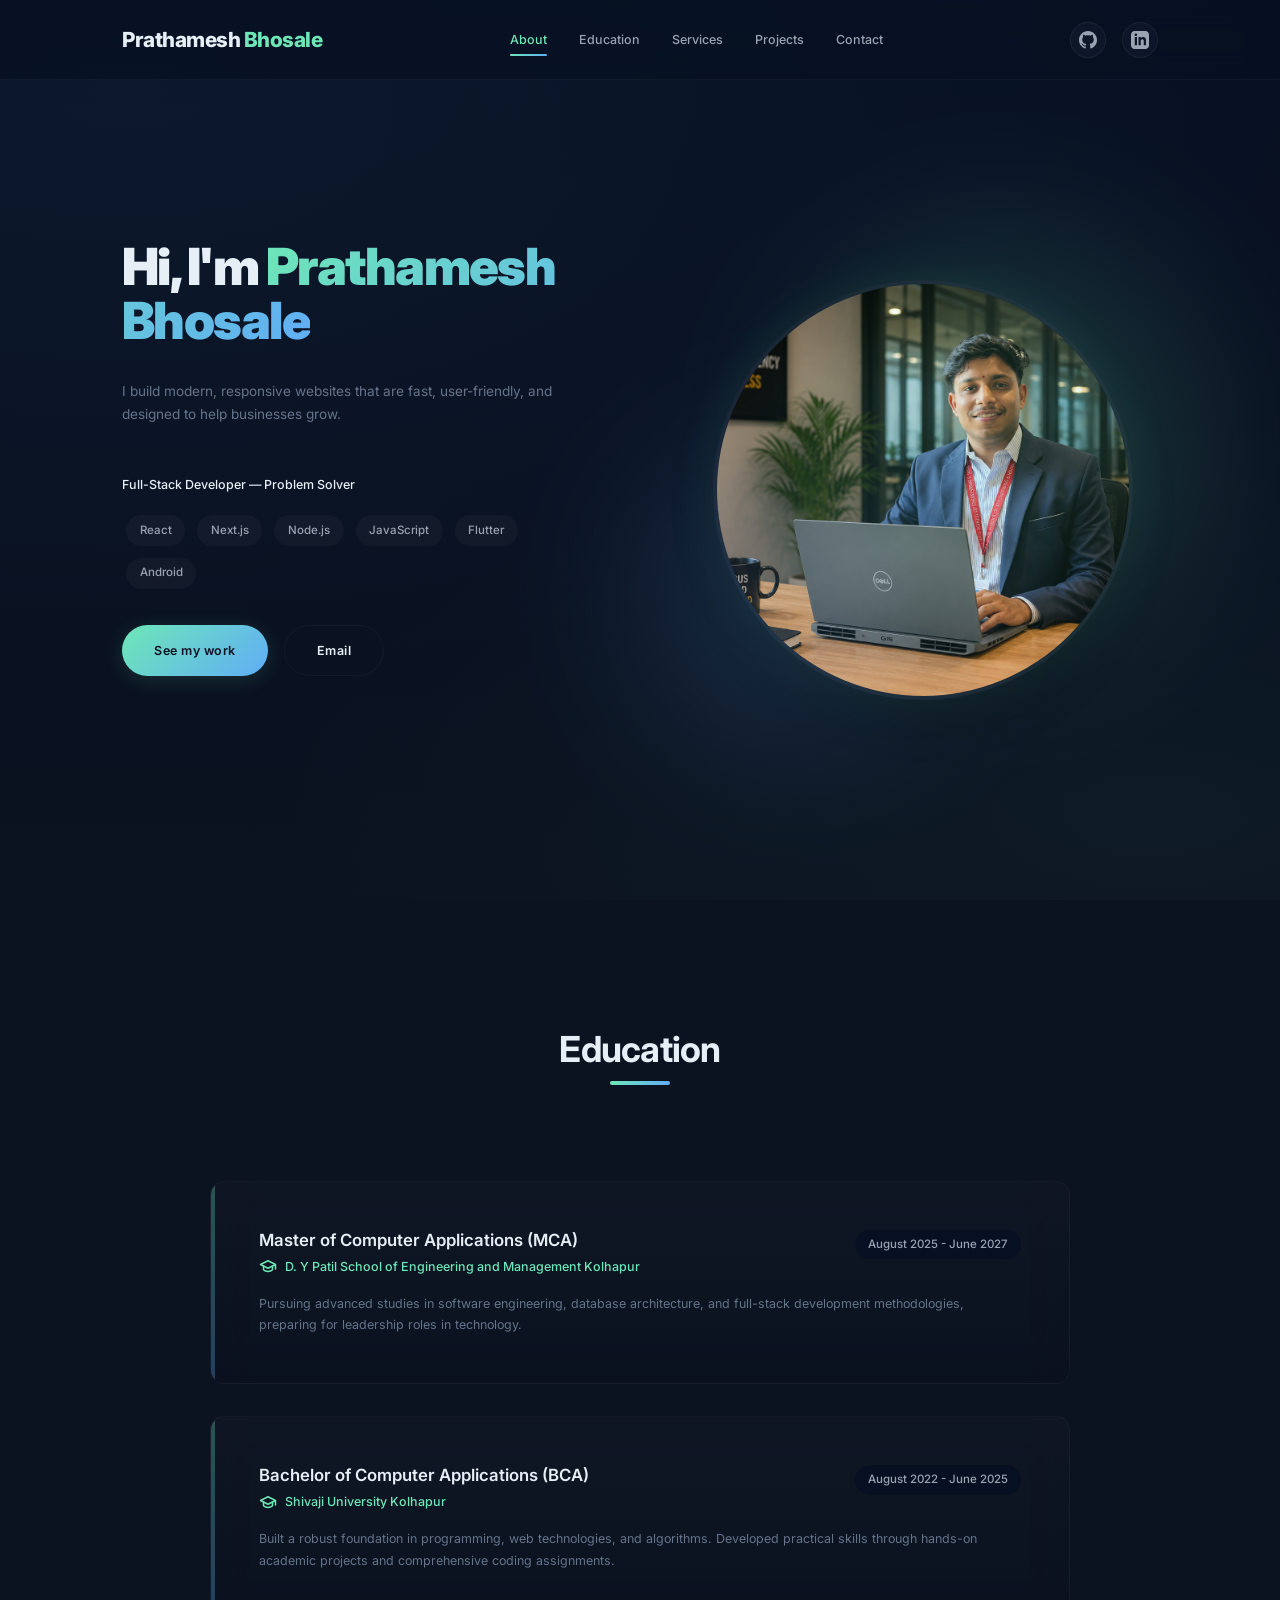
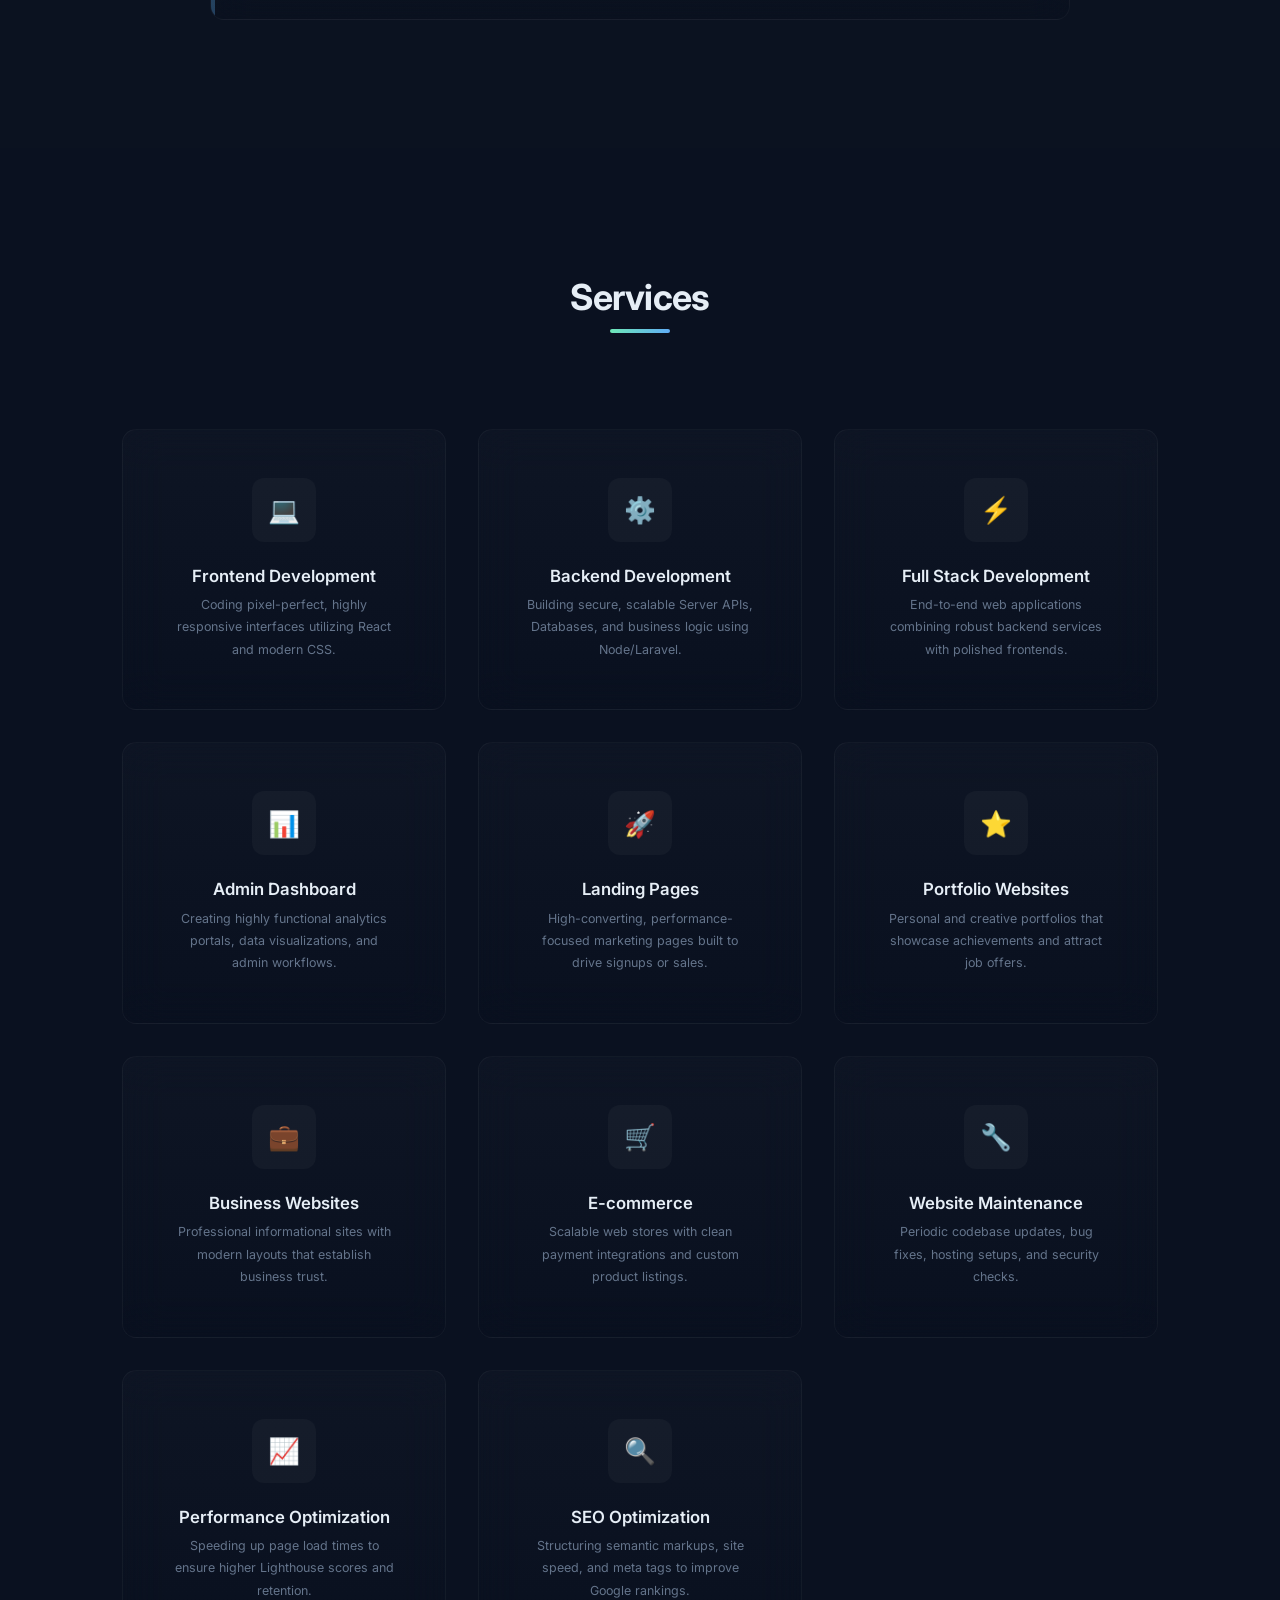
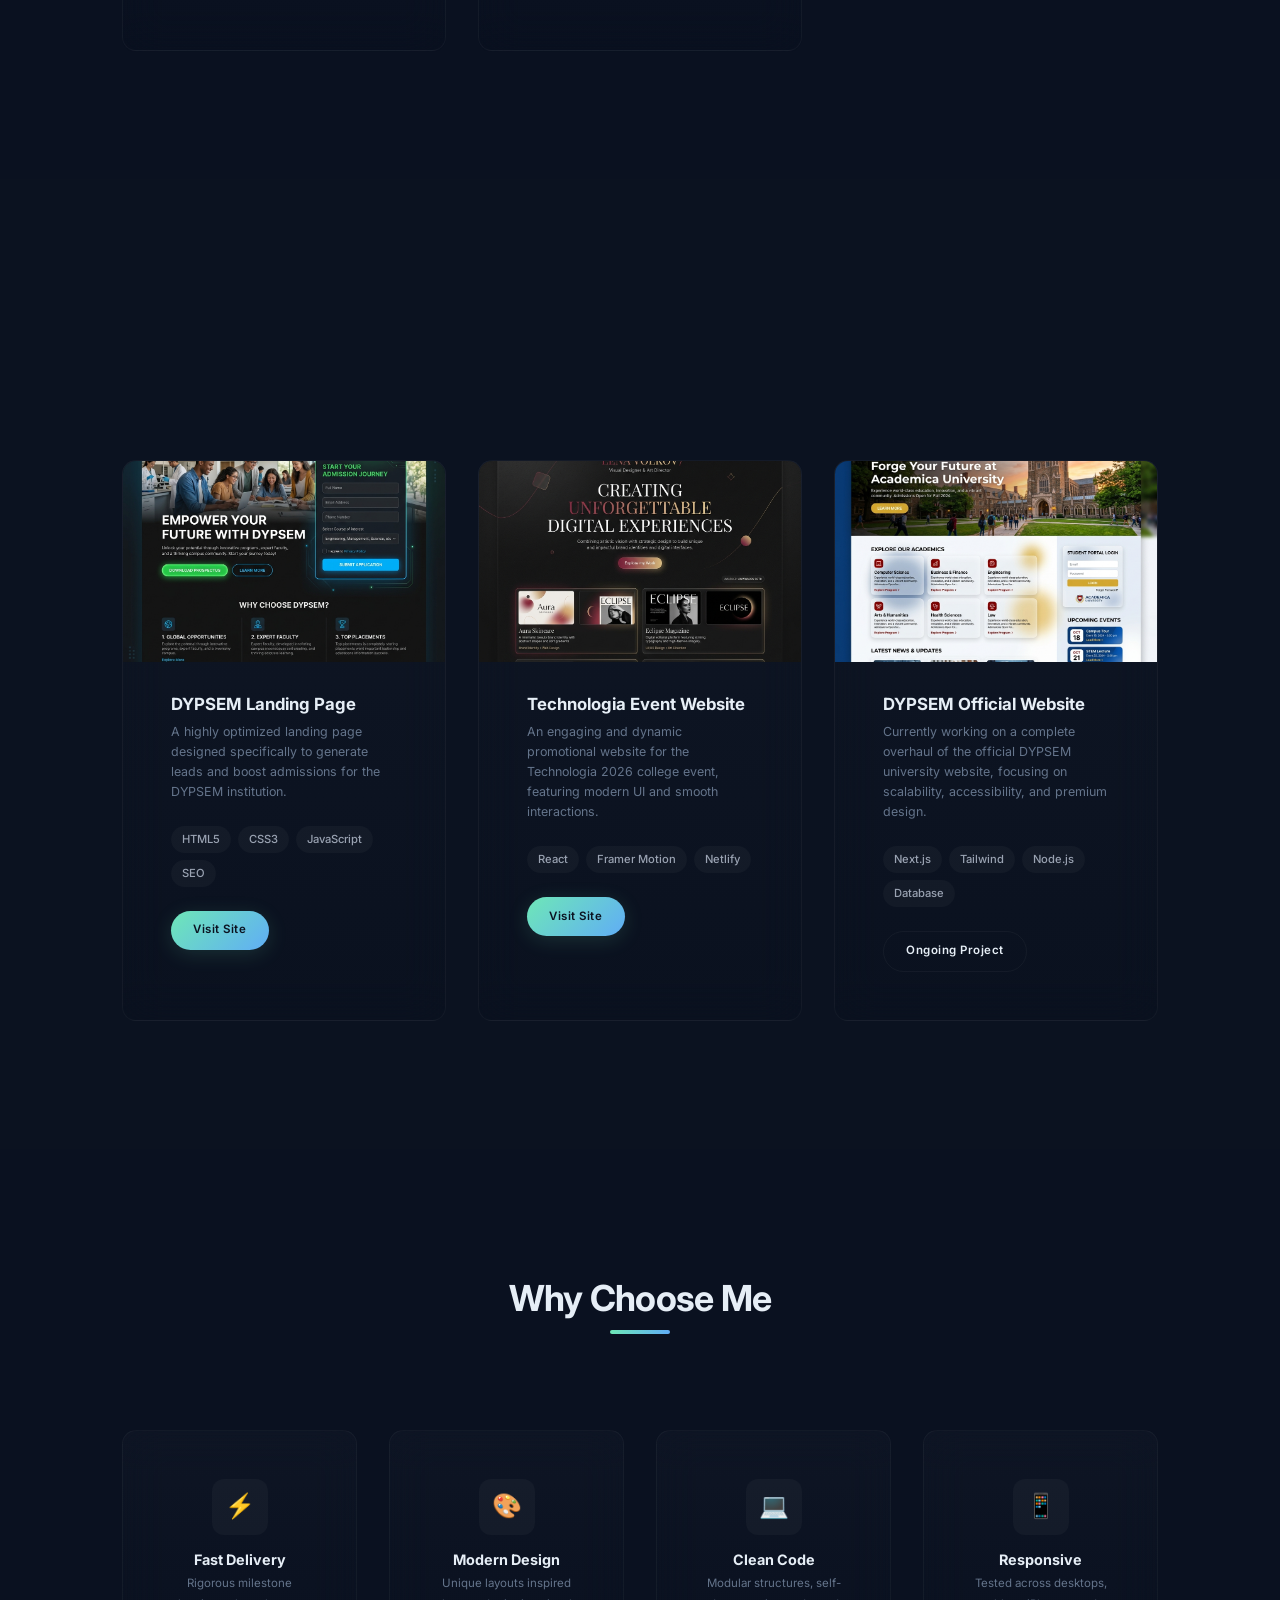
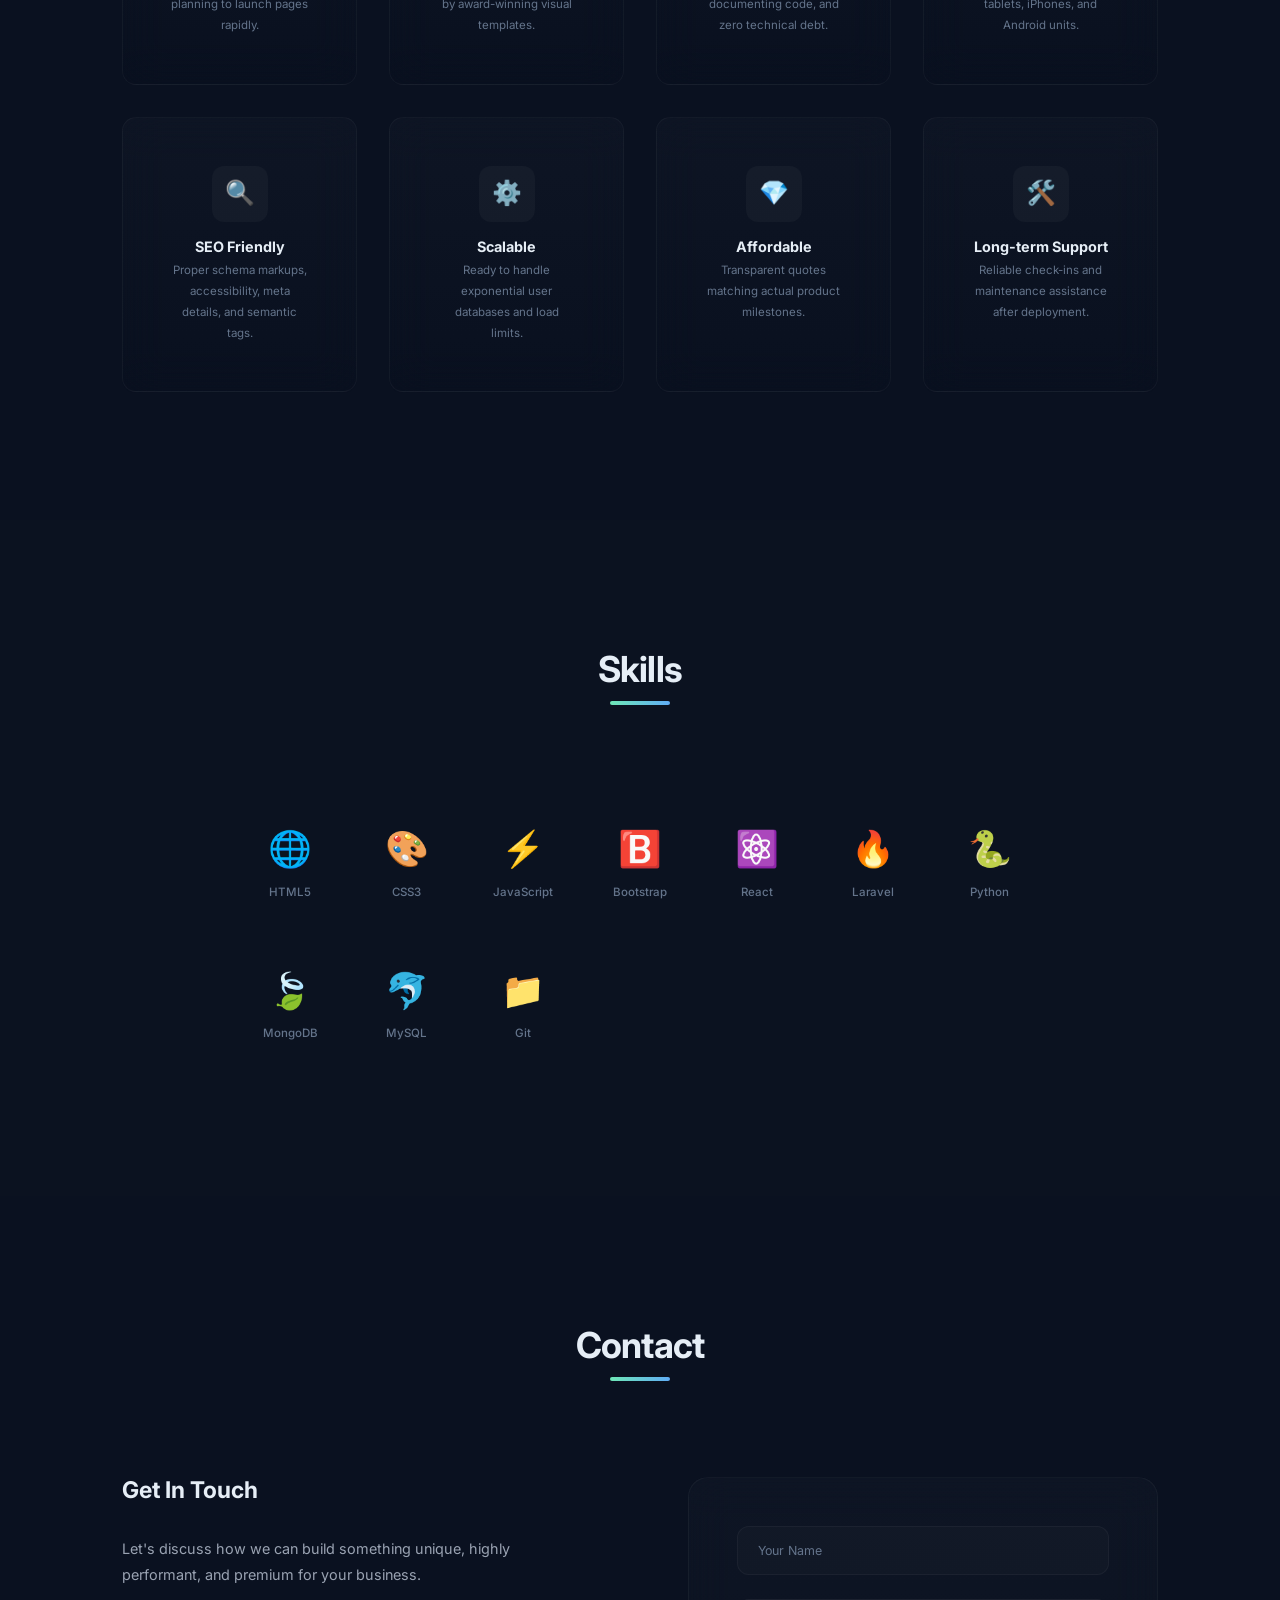
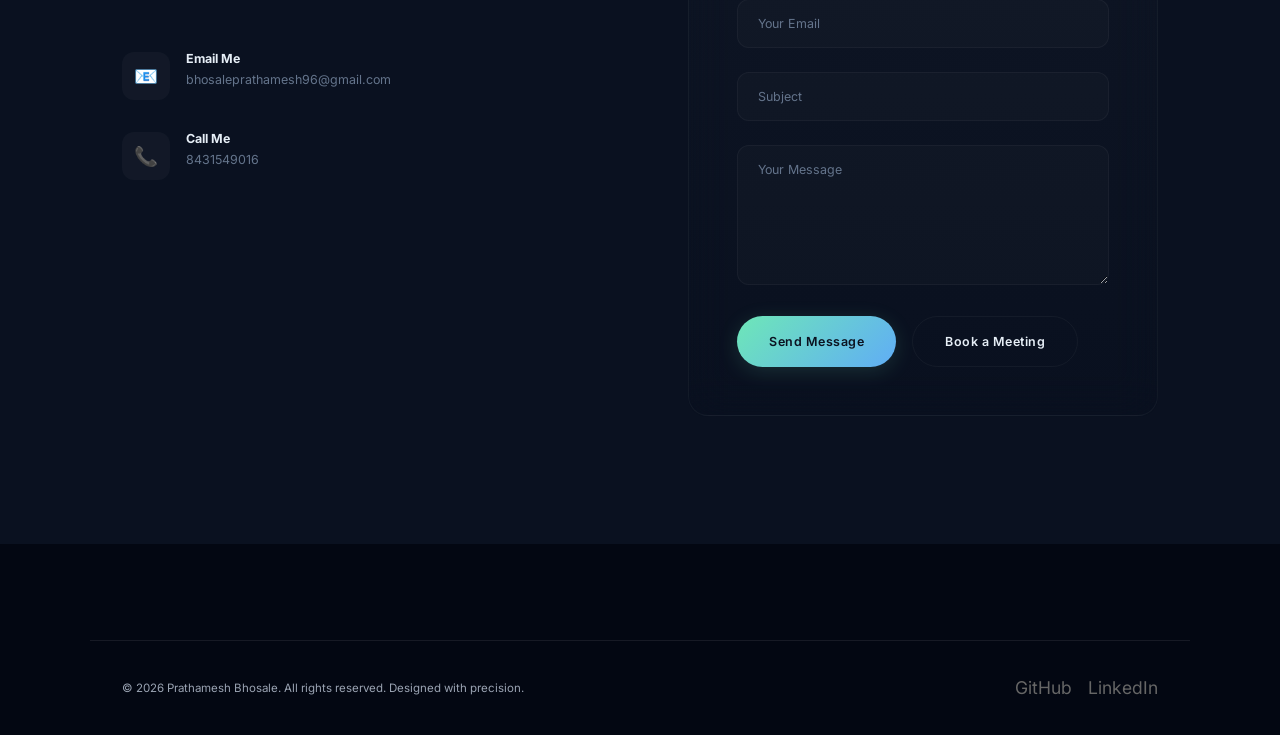
==== index.html @ 3b993be8 "Initial commit" ====
<!DOCTYPE html>
<html lang="en" data-theme="light">

<head>
  <meta charset="UTF-8">
  <meta name="viewport" content="width=device-width, initial-scale=1.0">

  <!-- SEO Optimization -->
  <title>Prathamesh Bhosale</title>
  <meta name="description"
    content="Looking for a world-class freelance web developer? I build high-performance, premium, and SEO-optimized web applications and custom websites that grow businesses.">
  <meta name="keywords"
    content="Freelance Developer, Full Stack Developer, Custom Web Apps, React Developer, Node.js, Next.js, Premium Websites">
  <meta name="author" content="Prathamesh Bhosale">

  <!-- Open Graph / Facebook -->
  <meta property="og:type" content="website">
  <meta property="og:url" content="https://prathameshbhosale.dev/">
  <meta property="og:title" content="Prathamesh Bhosale — Premium Full-Stack Developer">
  <meta property="og:description"
    content="I build high-performance, premium, and SEO-optimized web applications and custom websites that grow businesses.">
  <meta property="og:image" content="assets/images/project-portfolio.png">


  <!-- Stylesheets -->
  <link rel="stylesheet" href="css/index.css">
  <link rel="stylesheet" href="css/components.css">
  <link rel="stylesheet" href="css/sections.css">
  <link rel="stylesheet" href="css/animations.css">

  <!-- Structured Data (JSON-LD) -->
  <script type="application/ld+json">
  {
    "@context": "https://schema.org",
    "@type": "Person",
    "name": "Prathamesh Bhosale",
    "jobTitle": "Full-Stack Developer",
    "url": "https://prathameshbhosale.dev",
    "sameAs": [
      "https://github.com/Prathamesh-2812",
      "https://www.linkedin.com/in/prathamesh-bhosale-5026a82b1"
    ],
    "description": "Professional Full-Stack Developer offering world-class custom web development and design solutions."
  }
  </script>
</head>

<body class="loading">

  <!-- Loading Screen -->
  <div class="loader" id="loader">
    <div class="loader-content">
      <div class="loader-spinner"></div>
      <div class="loader-text">Prathamesh Bhosale</div>
    </div>
  </div>

  <!-- Custom Cursor -->
  <div class="cursor-dot"></div>
  <div class="cursor-ring"></div>

  <!-- Scroll Progress Bar -->
  <div class="scroll-progress" id="scroll-progress"></div>

  <!-- Navigation -->
  <header class="nav" id="navbar">
    <div class="nav-inner">
      <a href="#" class="nav-logo">Prathamesh <span>Bhosale</span></a>

      <nav class="nav-links">
        <a href="#hero" class="nav-link active">About</a>
        <a href="#education" class="nav-link">Education</a>
        <a href="#services" class="nav-link">Services</a>
        <a href="#projects" class="nav-link">Projects</a>
        <a href="#contact" class="nav-link">Contact</a>
      </nav>

      <div class="nav-actions">
        <a href="https://github.com/Prathamesh-2812" target="_blank" class="nav-social-icon magnetic" aria-label="GitHub">
          <svg fill="currentColor" viewBox="0 0 24 24" width="18" height="18">
            <path
              d="M12 0c-6.626 0-12 5.373-12 12 0 5.302 3.438 9.8 8.207 11.387.599.111.793-.261.793-.577v-2.234c-3.338.726-4.033-1.416-4.033-1.416-.546-1.387-1.333-1.756-1.333-1.756-1.089-.745.083-.729.083-.729 1.205.084 1.839 1.237 1.839 1.237 1.07 1.834 2.807 1.304 3.492.997.107-.775.418-1.305.762-1.604-2.665-.305-5.467-1.334-5.467-5.931 0-1.311.469-2.381 1.236-3.221-.124-.303-.535-1.524.117-3.176 0 0 1.008-.322 3.301 1.23.957-.266 1.983-.399 3.003-.404 1.02.005 2.047.138 3.006.404 2.291-1.552 3.297-1.23 3.297-1.23.653 1.653.242 2.874.118 3.176.77.84 1.235 1.911 1.235 3.221 0 4.609-2.807 5.624-5.479 5.921.43.372.823 1.102.823 2.222v3.293c0 .319.192.694.801.576 4.765-1.589 8.199-6.086 8.199-11.386 0-6.627-5.373-12-12-12z" />
          </svg>
        </a>
        <a href="https://www.linkedin.com/in/prathamesh-bhosale-5026a82b1" target="_blank" class="nav-social-icon magnetic" aria-label="LinkedIn">
          <svg fill="currentColor" viewBox="0 0 24 24" width="18" height="18">
            <path
              d="M19 0h-14c-2.761 0-5 2.239-5 5v14c0 2.761 2.239 5 5 5h14c2.762 0 5-2.239 5-5v-14c0-2.761-2.238-5-5-5zm-11 19h-3v-11h3v11zm-1.5-12.268c-.966 0-1.75-.79-1.75-1.764s.784-1.764 1.75-1.764 1.75.79 1.75 1.764-.783 1.764-1.75 1.764zm13.5 12.268h-3v-5.604c0-3.368-4-3.113-4 0v5.604h-3v-11h3v1.765c1.396-2.586 7-2.777 7 2.476v6.759z" />
          </svg>
        </a>

        <button class="hamburger" id="hamburger" aria-label="Menu">
          <span></span>
          <span></span>
          <span></span>
        </button>
      </div>
    </div>
  </header>

  <!-- Mobile Menu Overlay -->
  <div class="mobile-menu" id="mobile-menu">
    <a href="#hero" class="nav-link">About</a>
    <a href="#education" class="nav-link">Education</a>
    <a href="#services" class="nav-link">Services</a>
    <a href="#projects" class="nav-link">Projects</a>
    <a href="#contact" class="nav-link">Contact</a>
    <a href="#" class="btn btn-secondary" style="margin-top: 1rem;">Download Resume</a>
  </div>

  <main>
    <!-- Hero Section -->
    <section id="hero" class="hero">
      <div class="container hero-inner">
        <div class="hero-content reveal-left">
          <h1 class="hero-title">Hi, I'm <span class="text-gradient">Prathamesh Bhosale</span></h1>
          <p class="hero-subtitle">I build modern, responsive websites that are fast, user-friendly, and designed to
            help businesses grow.</p>
          <div class="hero-tagline"
            style="margin-bottom: var(--space-md); font-weight: var(--fw-medium); color: var(--text-dark); font-size: var(--fs-small);">
            Full-Stack Developer — Problem Solver
          </div>
          <div class="hero-tags" style="margin-bottom: var(--space-xl); display: flex; flex-wrap: wrap; gap: 0.25rem;">
            <span class="skill-tag">React</span>
            <span class="skill-tag">Next.js</span>
            <span class="skill-tag">Node.js</span>
            <span class="skill-tag">JavaScript</span>
            <span class="skill-tag">Flutter</span>
            <span class="skill-tag">Android</span>
          </div>
          <div class="hero-buttons">
            <a href="#projects" class="btn btn-primary magnetic">See my work</a>
            <a href="#contact" class="btn btn-secondary magnetic">Email</a>
          </div>
        </div>

        <div class="hero-image-wrapper reveal-right">
          <div class="hero-blob hero-blob-1"></div>
          <div class="hero-blob hero-blob-2"></div>
          <div class="hero-circular-image">
            <img src="assets/images/about_photo.png" alt="Prathamesh Bhosale">
          </div>
        </div>
      </div>
    </section>

    <!-- Education Section -->
    <section id="education" class="section">
      <div class="container">
        <div class="section-header reveal">
          <h2 class="section-title">Education</h2>
        </div>

        <div class="education-grid" data-stagger>
          <div class="education-card reveal">
            <div class="education-header">
              <div>
                <h3 class="education-title">Master of Computer Applications (MCA)</h3>
                <div class="education-institute">
                  <svg width="18" height="18" viewBox="0 0 24 24" fill="none" stroke="currentColor" stroke-width="2"
                    stroke-linecap="round" stroke-linejoin="round">
                    <path d="M22 10v6M2 10l10-5 10 5-10 5z" />
                    <path d="M6 12v5c3 3 9 3 12 0v-5" />
                  </svg>
                  D. Y Patil School of Engineering and Management Kolhapur
                </div>
              </div>
              <span class="badge">August 2025 - June 2027</span>
            </div>
            <p class="education-desc">Pursuing advanced studies in software engineering, database architecture, and
              full-stack development methodologies, preparing for leadership roles in technology.</p>
          </div>

          <div class="education-card reveal">
            <div class="education-header">
              <div>
                <h3 class="education-title">Bachelor of Computer Applications (BCA)</h3>
                <div class="education-institute">
                  <svg width="18" height="18" viewBox="0 0 24 24" fill="none" stroke="currentColor" stroke-width="2"
                    stroke-linecap="round" stroke-linejoin="round">
                    <path d="M22 10v6M2 10l10-5 10 5-10 5z" />
                    <path d="M6 12v5c3 3 9 3 12 0v-5" />
                  </svg>
                  Shivaji University Kolhapur
                </div>
              </div>
              <span class="badge">August 2022 - June 2025</span>
            </div>
            <p class="education-desc">Built a robust foundation in programming, web technologies, and algorithms.
              Developed practical skills through hands-on academic projects and comprehensive coding assignments.</p>
          </div>
        </div>
      </div>
    </section>

    <!-- Services Section -->
    <section id="services" class="section section-light">
      <div class="container">
        <div class="section-header reveal">
          <h2 class="section-title">Services</h2>
        </div>

        <div class="services-grid" data-stagger>
          <div class="service-card reveal">
            <div class="service-icon">💻</div>
            <h4>Frontend Development</h4>
            <p>Coding pixel-perfect, highly responsive interfaces utilizing React and modern CSS.</p>
          </div>
          <div class="service-card reveal">
            <div class="service-icon">⚙️</div>
            <h4>Backend Development</h4>
            <p>Building secure, scalable Server APIs, Databases, and business logic using Node/Laravel.</p>
          </div>
          <div class="service-card reveal">
            <div class="service-icon">⚡</div>
            <h4>Full Stack Development</h4>
            <p>End-to-end web applications combining robust backend services with polished frontends.</p>
          </div>
          <div class="service-card reveal">
            <div class="service-icon">📊</div>
            <h4>Admin Dashboard</h4>
            <p>Creating highly functional analytics portals, data visualizations, and admin workflows.</p>
          </div>
          <div class="service-card reveal">
            <div class="service-icon">🚀</div>
            <h4>Landing Pages</h4>
            <p>High-converting, performance-focused marketing pages built to drive signups or sales.</p>
          </div>
          <div class="service-card reveal">
            <div class="service-icon">⭐</div>
            <h4>Portfolio Websites</h4>
            <p>Personal and creative portfolios that showcase achievements and attract job offers.</p>
          </div>
          <div class="service-card reveal">
            <div class="service-icon">💼</div>
            <h4>Business Websites</h4>
            <p>Professional informational sites with modern layouts that establish business trust.</p>
          </div>
          <div class="service-card reveal">
            <div class="service-icon">🛒</div>
            <h4>E-commerce</h4>
            <p>Scalable web stores with clean payment integrations and custom product listings.</p>
          </div>
          <div class="service-card reveal">
            <div class="service-icon">🔧</div>
            <h4>Website Maintenance</h4>
            <p>Periodic codebase updates, bug fixes, hosting setups, and security checks.</p>
          </div>
          <div class="service-card reveal">
            <div class="service-icon">📈</div>
            <h4>Performance Optimization</h4>
            <p>Speeding up page load times to ensure higher Lighthouse scores and retention.</p>
          </div>
          <div class="service-card reveal">
            <div class="service-icon">🔍</div>
            <h4>SEO Optimization</h4>
            <p>Structuring semantic markups, site speed, and meta tags to improve Google rankings.</p>
          </div>
        </div>
      </div>
    </section>

    <!-- Projects Section -->
    <section id="projects" class="section">
      <div class="container">
        <div class="section-header reveal">
          <h2 class="section-title">Projects</h2>
        </div>

        <div class="projects-grid">
          <!-- Project 1 -->
          <div class="project-card reveal">
            <div class="project-card-image">
              <img src="assets/images/project-dypsem-landing.png" alt="Landing Page For DYPSEM" width="400"
                height="250">
              <div class="project-card-overlay">
                <a href="https://sem.dypatilunikop.org/index/" target="_blank"
                  class="btn btn-primary btn-sm magnetic">Live Demo</a>
              </div>
            </div>
            <div class="project-card-body">
              <h3 class="project-card-title">DYPSEM Landing Page</h3>
              <p class="project-card-desc">A highly optimized landing page designed specifically to generate leads and
                boost admissions for the DYPSEM institution.</p>
              <div class="project-tags">
                <span class="project-tag">HTML5</span>
                <span class="project-tag">CSS3</span>
                <span class="project-tag">JavaScript</span>
                <span class="project-tag">SEO</span>
              </div>
              <div class="project-actions">
                <a href="https://sem.dypatilunikop.org/index/" target="_blank"
                  class="btn btn-primary btn-sm magnetic">Visit Site</a>
              </div>
            </div>
          </div>

          <!-- Project 2 -->
          <div class="project-card reveal">
            <div class="project-card-image">
              <img src="assets/images/project-portfolio.png" alt="Technologia Event Website" width="400" height="250">
              <div class="project-card-overlay">
                <a href="https://dypsem-technologia2026.netlify.app/" target="_blank"
                  class="btn btn-primary btn-sm magnetic">Live Demo</a>
              </div>
            </div>
            <div class="project-card-body">
              <h3 class="project-card-title">Technologia Event Website</h3>
              <p class="project-card-desc">An engaging and dynamic promotional website for the Technologia 2026 college
                event, featuring modern UI and smooth interactions.</p>
              <div class="project-tags">
                <span class="project-tag">React</span>
                <span class="project-tag">Framer Motion</span>
                <span class="project-tag">Netlify</span>
              </div>
              <div class="project-actions">
                <a href="https://dypsem-technologia2026.netlify.app/" target="_blank"
                  class="btn btn-primary btn-sm magnetic">Visit Site</a>
              </div>
            </div>
          </div>

          <!-- Project 3 -->
          <div class="project-card reveal">
            <div class="project-card-image">
              <img src="assets/images/project-college.png" alt="DYPSEM Official Website" width="400" height="250">
              <div class="project-card-overlay">
                <a href="#" class="btn btn-primary btn-sm magnetic">In Development</a>
              </div>
            </div>
            <div class="project-card-body">
              <h3 class="project-card-title">DYPSEM Official Website</h3>
              <p class="project-card-desc">Currently working on a complete overhaul of the official DYPSEM university
                website, focusing on scalability, accessibility, and premium design.</p>
              <div class="project-tags">
                <span class="project-tag">Next.js</span>
                <span class="project-tag">Tailwind</span>
                <span class="project-tag">Node.js</span>
                <span class="project-tag">Database</span>
              </div>
              <div class="project-actions">
                <a href="#" class="btn btn-secondary btn-sm magnetic">Ongoing Project</a>
              </div>
            </div>
          </div>
        </div>
      </div>
    </section>

    <!-- Why Choose Me Section -->
    <section id="why-choose" class="section section-light">
      <div class="container">
        <div class="section-header reveal">
          <h2 class="section-title">Why Choose Me</h2>
        </div>

        <div class="why-grid" data-stagger>
          <div class="why-card reveal">
            <div class="why-card-icon">⚡</div>
            <h4>Fast Delivery</h4>
            <p>Rigorous milestone planning to launch pages rapidly.</p>
          </div>

          <div class="why-card reveal">
            <div class="why-card-icon">🎨</div>
            <h4>Modern Design</h4>
            <p>Unique layouts inspired by award-winning visual templates.</p>
          </div>

          <div class="why-card reveal">
            <div class="why-card-icon">💻</div>
            <h4>Clean Code</h4>
            <p>Modular structures, self-documenting code, and zero technical debt.</p>
          </div>

          <div class="why-card reveal">
            <div class="why-card-icon">📱</div>
            <h4>Responsive</h4>
            <p>Tested across desktops, tablets, iPhones, and Android units.</p>
          </div>

          <div class="why-card reveal">
            <div class="why-card-icon">🔍</div>
            <h4>SEO Friendly</h4>
            <p>Proper schema markups, accessibility, meta details, and semantic tags.</p>
          </div>

          <div class="why-card reveal">
            <div class="why-card-icon">⚙️</div>
            <h4>Scalable</h4>
            <p>Ready to handle exponential user databases and load limits.</p>
          </div>

          <div class="why-card reveal">
            <div class="why-card-icon">💎</div>
            <h4>Affordable</h4>
            <p>Transparent quotes matching actual product milestones.</p>
          </div>

          <div class="why-card reveal">
            <div class="why-card-icon">🛠️</div>
            <h4>Long-term Support</h4>
            <p>Reliable check-ins and maintenance assistance after deployment.</p>
          </div>
        </div>
      </div>
    </section>

    <!-- Tech Stack Section -->
    <section id="tech-stack" class="section">
      <div class="container">
        <div class="section-header reveal">
          <h2 class="section-title">Skills</h2>
        </div>

        <div class="tech-grid" data-stagger>
          <div class="tech-icon reveal" title="HTML5">
            <div class="tech-icon-img">🌐</div>
            <span>HTML5</span>
          </div>
          <div class="tech-icon reveal" title="CSS3">
            <div class="tech-icon-img">🎨</div>
            <span>CSS3</span>
          </div>
          <div class="tech-icon reveal" title="JavaScript">
            <div class="tech-icon-img">⚡</div>
            <span>JavaScript</span>
          </div>
          <div class="tech-icon reveal" title="Bootstrap">
            <div class="tech-icon-img">🅱️</div>
            <span>Bootstrap</span>
          </div>
          <div class="tech-icon reveal" title="React">
            <div class="tech-icon-img">⚛️</div>
            <span>React</span>
          </div>
          <div class="tech-icon reveal" title="Laravel">
            <div class="tech-icon-img">🔥</div>
            <span>Laravel</span>
          </div>
          <div class="tech-icon reveal" title="Python">
            <div class="tech-icon-img">🐍</div>
            <span>Python</span>
          </div>
          <div class="tech-icon reveal" title="MongoDB">
            <div class="tech-icon-img">🍃</div>
            <span>MongoDB</span>
          </div>
          <div class="tech-icon reveal" title="MySQL">
            <div class="tech-icon-img">🐬</div>
            <span>MySQL</span>
          </div>
          <div class="tech-icon reveal" title="Git">
            <div class="tech-icon-img">📁</div>
            <span>Git</span>
          </div>
        </div>
      </div>
    </section>

    <!-- Contact Section -->
    <section id="contact" class="section section-light">
      <div class="container">
        <div class="section-header reveal">
          <h2 class="section-title">Contact</h2>
        </div>

        <div class="contact-grid">
          <div class="contact-info reveal-left">
            <h3>Get In Touch</h3>
            <p style="margin-bottom: var(--space-xl);">Let's discuss how we can build something unique, highly
              performant, and premium for your business.</p>

            <div class="contact-info-item">
              <div class="contact-info-icon">📧</div>
              <div>
                <h4>Email Me</h4>
                <p><a href="mailto:bhosaleprathamesh96@gmail.com">bhosaleprathamesh96@gmail.com</a></p>
              </div>
            </div>

            <div class="contact-info-item">
              <div class="contact-info-icon">📞</div>
              <div>
                <h4>Call Me</h4>
                <p><a href="tel:+918431549016">8431549016</a></p>
              </div>
            </div>

          </div>

          <div class="contact-form-card reveal-right">
            <form id="contact-form" name="contact" method="POST" data-netlify="true" autocomplete="on">
              <div class="form-group">
                <input type="text" name="name" id="name" class="form-input" placeholder="Your Name" required
                  autocomplete="name">
              </div>
              <div class="form-group">
                <input type="email" name="email" id="email" class="form-input" placeholder="Your Email" required
                  autocomplete="email">
              </div>
              <div class="form-group">
                <input type="text" name="subject" id="subject" class="form-input" placeholder="Subject" required>
              </div>
              <div class="form-group">
                <textarea name="message" id="message" class="form-input" placeholder="Your Message" required></textarea>
              </div>

              <div class="contact-form-buttons">
                <button type="submit" class="btn btn-primary magnetic">Send Message</button>
                <a href="https://calendly.com" target="_blank" class="btn btn-secondary magnetic">Book a Meeting</a>
              </div>
            </form>
          </div>
        </div>
      </div>
    </section>
  </main>

  <!-- Footer -->
  <footer class="footer">
    <div class="container footer-bottom">
      <p>&copy; 2026 Prathamesh Bhosale. All rights reserved. Designed with precision.</p>
      <div class="footer-socials">
        <a href="https://github.com/Prathamesh-2812" target="_blank" class="footer-social-link" aria-label="GitHub">GitHub</a>
        <a href="https://www.linkedin.com/in/prathamesh-bhosale-5026a82b1" target="_blank" class="footer-social-link" aria-label="LinkedIn">LinkedIn</a>
      </div>
    </div>
  </footer>

  <!-- Back to Top Button -->
  <button id="back-to-top" class="back-to-top" aria-label="Back to Top" title="Back to Top">↑</button>

  <!-- JavaScript Scripts -->
  <script src="js/theme.js"></script>
  <script src="js/animations.js"></script>
  <script src="js/main.js"></script>
</body>

</html>
---- css/index.css ----
/* ============================================================
   DESIGN SYSTEM — index.css
   Premium Portfolio | Prathamesh Bhosale
   ============================================================ */

/* ---------- Google Fonts ---------- */
@import url('https://fonts.googleapis.com/css2?family=Inter:wght@300;400;500;600;700;800;900&family=Manrope:wght@300;400;500;600;700;800&display=swap');

/* ---------- CSS Custom Properties ---------- */
:root {
  /* Colors */
  --primary: #6ee7b7;
  --primary-light: #a7f3d0;
  --primary-dark: #059669;
  --secondary: #60adf6;
  --secondary-light: #93c5fd;
  --secondary-dark: #2563eb;
  --bg-white: #0b1220;
  --bg-light: #071022;
  --bg-dark: #030712;
  --bg-dark-card: #0f1724;
  --text-dark: #e6eef6;
  --text-body: #9aa3b2;
  --text-muted: #64748b;
  --text-light: #ffffff;
  --border-color: rgba(255, 255, 255, 0.04);

  /* Gradients */
  --gradient-primary: linear-gradient(135deg, #6ee7b7 0%, #60adf6 100%);
  --gradient-primary-hover: linear-gradient(135deg, #60adf6 0%, #6ee7b7 100%);
  --gradient-dark: linear-gradient(135deg, #071022 0%, #0b1220 100%);
  --gradient-glass: linear-gradient(135deg, rgba(255,255,255,0.02) 0%, rgba(255,255,255,0.01) 100%);

  /* Typography */
  --font-primary: 'Inter', -apple-system, BlinkMacSystemFont, 'Segoe UI', sans-serif;
  --font-display: 'Inter', sans-serif;

  /* Font Sizes — Fluid */
  --fs-hero: clamp(2.2rem, 4.5vw, 3.2rem);
  --fs-h1: clamp(1.8rem, 3.2vw, 2.8rem);
  --fs-h2: clamp(1.6rem, 2.8vw, 2.4rem);
  --fs-h3: clamp(1.15rem, 1.8vw, 1.5rem);
  --fs-h4: clamp(1.05rem, 1.3vw, 1.2rem);
  --fs-body: clamp(0.9rem, 1.1vw, 1rem);
  --fs-small: clamp(0.78rem, 0.9vw, 0.85rem);
  --fs-xs: 0.72rem;

  /* Font Weights */
  --fw-light: 300;
  --fw-regular: 400;
  --fw-medium: 500;
  --fw-semibold: 600;
  --fw-bold: 700;
  --fw-extrabold: 800;
  --fw-black: 900;

  /* Spacing */
  --space-xs: 0.25rem;
  --space-sm: 0.5rem;
  --space-md: 1rem;
  --space-lg: 1.5rem;
  --space-xl: 2rem;
  --space-2xl: 3rem;
  --space-3xl: 4rem;
  --space-4xl: 6rem;
  --space-5xl: 8rem;

  /* Border Radius */
  --radius-sm: 6px;
  --radius-md: 12px;
  --radius-lg: 14px;
  --radius-xl: 20px;
  --radius-full: 50%;
  --radius-pill: 100px;

  /* Shadows — Premium multi-layer */
  --shadow-sm: 0 2px 8px rgba(2, 6, 23, 0.4), 0 1px 3px rgba(2, 6, 23, 0.2);
  --shadow-md: 0 4px 16px rgba(2, 6, 23, 0.5), 0 2px 6px rgba(2, 6, 23, 0.3);
  --shadow-lg: 0 8px 32px rgba(2, 6, 23, 0.6), 0 4px 12px rgba(2, 6, 23, 0.4);
  --shadow-xl: 0 16px 48px rgba(2, 6, 23, 0.7), 0 8px 24px rgba(2, 6, 23, 0.5);
  --shadow-glow-primary: 0 0 30px rgba(110, 231, 183, 0.15), 0 0 60px rgba(110, 231, 183, 0.05);
  --shadow-glow-gold: 0 0 30px rgba(96, 173, 246, 0.15), 0 0 60px rgba(96, 173, 246, 0.05);

  /* Transitions */
  --transition-fast: 0.2s cubic-bezier(0.4, 0, 0.2, 1);
  --transition-base: 0.3s cubic-bezier(0.4, 0, 0.2, 1);
  --transition-slow: 0.5s cubic-bezier(0.4, 0, 0.2, 1);
  --transition-spring: 0.6s cubic-bezier(0.34, 1.56, 0.64, 1);

  /* Glass */
  --glass-bg: rgba(15, 23, 36, 0.6);
  --glass-border: rgba(255, 255, 255, 0.04);
  --glass-blur: 20px;

  /* Z-index scale */
  --z-base: 1;
  --z-dropdown: 100;
  --z-sticky: 200;
  --z-overlay: 300;
  --z-modal: 400;
  --z-cursor: 500;
  --z-loader: 600;

  /* Layout */
  --container-max: 1100px;
  --container-wide: 1100px;
  --nav-height: 80px;
}

/* ---------- Dark Mode ---------- */
[data-theme="dark"] {
  --bg-white: #030712;
  --bg-light: #070b18;
  --bg-dark: #01030a;
  --bg-dark-card: #090e1a;
  --text-dark: #ffffff;
  --text-body: #94a3b8;
  --text-muted: #475569;
  --border-color: rgba(255, 255, 255, 0.03);
  --glass-bg: rgba(3, 7, 18, 0.7);
  --glass-border: rgba(255, 255, 255, 0.03);
}

/* ---------- CSS Reset ---------- */
*,
*::before,
*::after {
  margin: 0;
  padding: 0;
  box-sizing: border-box;
}

html {
  scroll-behavior: smooth;
  scroll-padding-top: var(--nav-height);
  -webkit-text-size-adjust: 100%;
  text-size-adjust: 100%;
}

body {
  font-family: var(--font-primary);
  font-size: var(--fs-body);
  font-weight: var(--fw-regular);
  line-height: 1.7;
  color: var(--text-body);
  background-color: var(--bg-white);
  background-image: 
    radial-gradient(1200px 600px at 10% 10%, rgba(96, 173, 246, 0.05), rgba(0, 0, 0, 0)),
    radial-gradient(900px 400px at 90% 90%, rgba(110, 231, 183, 0.04), rgba(0, 0, 0, 0)),
    linear-gradient(180deg, var(--bg-light) 0%, var(--bg-white) 100%);
  background-attachment: fixed;
  overflow-x: hidden;
  -webkit-font-smoothing: antialiased;
  -moz-osx-font-smoothing: grayscale;
  transition: background-color var(--transition-slow), color var(--transition-slow);
}

body.loading {
  overflow: hidden;
}

/* Custom scrollbar */
::-webkit-scrollbar {
  width: 8px;
}
::-webkit-scrollbar-track {
  background: var(--bg-light);
}
::-webkit-scrollbar-thumb {
  background: var(--gradient-primary);
  border-radius: var(--radius-pill);
}

/* ---------- Base Typography ---------- */
h1, h2, h3, h4, h5, h6 {
  font-family: var(--font-display);
  color: var(--text-dark);
  line-height: 1.2;
  font-weight: var(--fw-bold);
  transition: color var(--transition-slow);
}

h1 { font-size: var(--fs-h1); }
h2 { font-size: var(--fs-h2); }
h3 { font-size: var(--fs-h3); }
h4 { font-size: var(--fs-h4); }

p {
  line-height: 1.8;
  color: var(--text-body);
  transition: color var(--transition-slow);
}

a {
  text-decoration: none;
  color: inherit;
  transition: color var(--transition-fast);
}

img {
  max-width: 100%;
  height: auto;
  display: block;
}

ul, ol {
  list-style: none;
}

button, input, textarea, select {
  font-family: inherit;
  font-size: inherit;
  border: none;
  outline: none;
  background: none;
}

button {
  cursor: pointer;
}

/* ---------- Utility Classes ---------- */
.container {
  width: 100%;
  max-width: var(--container-max);
  margin: 0 auto;
  padding: 0 var(--space-xl);
}

.container-wide {
  max-width: var(--container-wide);
  margin: 0 auto;
  padding: 0 var(--space-xl);
}

.section {
  padding: var(--space-5xl) 0;
  position: relative;
}

.section-dark {
  background-color: rgba(3, 7, 18, 0.4);
  color: var(--text-light);
}

.section-light {
  background-color: rgba(7, 16, 34, 0.2);
}

.section-header {
  text-align: center;
  margin-bottom: var(--space-4xl);
}

.section-label {
  display: inline-block;
  font-size: var(--fs-xs);
  font-weight: var(--fw-semibold);
  letter-spacing: 3px;
  text-transform: uppercase;
  background: var(--gradient-primary);
  -webkit-background-clip: text;
  -webkit-text-fill-color: transparent;
  background-clip: text;
  margin-bottom: var(--space-md);
}

.section-title {
  position: relative;
  padding-bottom: 14px;
  margin-bottom: var(--space-lg);
  letter-spacing: -0.02em;
}

.section-title::after {
  content: '';
  position: absolute;
  bottom: 0;
  left: 0;
  height: 4px;
  width: 60px;
  border-radius: 4px;
  background: linear-gradient(90deg, var(--primary), var(--secondary));
}

.section-header .section-title::after {
  left: 50%;
  transform: translateX(-50%);
}

.section-subtitle {
  max-width: 600px;
  margin: 0 auto;
  color: var(--text-muted);
  font-size: var(--fs-body);
}

.text-gradient {
  background: var(--gradient-primary);
  -webkit-background-clip: text;
  -webkit-text-fill-color: transparent;
  background-clip: text;
}

.text-center { text-align: center; }
.text-left { text-align: left; }

/* ---------- Glassmorphism ---------- */
.glass {
  background: var(--glass-bg);
  backdrop-filter: blur(var(--glass-blur));
  -webkit-backdrop-filter: blur(var(--glass-blur));
  border: 1px solid var(--glass-border);
}

/* ---------- Gradient Border ---------- */
.gradient-border {
  position: relative;
  background: var(--bg-white);
  border-radius: var(--radius-lg);
  overflow: hidden;
}

.gradient-border::before {
  content: '';
  position: absolute;
  inset: 0;
  border-radius: var(--radius-lg);
  padding: 1.5px;
  background: var(--gradient-primary);
  -webkit-mask: linear-gradient(#fff 0 0) content-box, linear-gradient(#fff 0 0);
  mask: linear-gradient(#fff 0 0) content-box, linear-gradient(#fff 0 0);
  -webkit-mask-composite: xor;
  mask-composite: exclude;
  pointer-events: none;
}

/* ---------- Selection ---------- */
::selection {
  background: rgba(110, 231, 183, 0.15);
  color: var(--primary);
}

/* ---------- Focus Styles (Accessibility) ---------- */
:focus-visible {
  outline: 2px solid var(--primary);
  outline-offset: 3px;
  border-radius: var(--radius-sm);
}

/* ---------- Reduced Motion ---------- */
@media (prefers-reduced-motion: reduce) {
  *, *::before, *::after {
    animation-duration: 0.01ms !important;
    animation-iteration-count: 1 !important;
    transition-duration: 0.01ms !important;
    scroll-behavior: auto !important;
  }
}

/* ---------- Screen Reader Only ---------- */
.sr-only {
  position: absolute;
  width: 1px;
  height: 1px;
  padding: 0;
  margin: -1px;
  overflow: hidden;
  clip: rect(0, 0, 0, 0);
  white-space: nowrap;
  border-width: 0;
}
---- css/components.css ----
/* ============================================================
   COMPONENTS — components.css
   ============================================================ */

/* ---------- Buttons ---------- */
.btn {
  display: inline-flex;
  align-items: center;
  justify-content: center;
  gap: 0.5rem;
  padding: 0.875rem 2rem;
  font-family: var(--font-primary);
  font-size: var(--fs-small);
  font-weight: var(--fw-semibold);
  letter-spacing: 0.5px;
  border-radius: var(--radius-pill);
  transition: all var(--transition-base);
  position: relative;
  overflow: hidden;
  z-index: 1;
  white-space: nowrap;
}

.btn::before {
  content: '';
  position: absolute;
  inset: 0;
  border-radius: inherit;
  opacity: 0;
  transition: opacity var(--transition-base);
  z-index: -1;
}

.btn-primary {
  background: var(--gradient-primary);
  color: #0b1220;
  box-shadow: 0 4px 20px rgba(110, 231, 183, 0.15);
}

.btn-primary::before {
  background: var(--gradient-primary-hover);
}

.btn-primary:hover {
  transform: translateY(-2px);
  box-shadow: 0 8px 30px rgba(110, 231, 183, 0.3);
  color: #0b1220;
}

.btn-primary:hover::before { opacity: 1; }

.btn-secondary {
  background: transparent;
  color: var(--text-dark);
  border: 1.5px solid var(--glass-border);
}

.btn-secondary:hover {
  border-color: var(--primary);
  color: var(--primary);
  transform: translateY(-2px);
  box-shadow: var(--shadow-md);
}

.btn-icon {
  width: 48px;
  height: 48px;
  padding: 0;
  border-radius: var(--radius-full);
  display: inline-flex;
  align-items: center;
  justify-content: center;
  background: var(--bg-light);
  color: var(--text-dark);
  border: 1px solid var(--border-color);
  transition: all var(--transition-base);
}

.btn-icon:hover {
  background: var(--gradient-primary);
  color: #fff;
  border-color: transparent;
  transform: translateY(-2px) scale(1.05);
  box-shadow: var(--shadow-glow-primary);
}

.btn-icon svg { width: 20px; height: 20px; }

.btn-sm {
  padding: 0.6rem 1.4rem;
  font-size: var(--fs-xs);
}

/* ---------- Glass Card ---------- */
.glass-card {
  background: var(--glass-bg);
  backdrop-filter: blur(var(--glass-blur));
  -webkit-backdrop-filter: blur(var(--glass-blur));
  border: 1px solid var(--glass-border);
  border-radius: var(--radius-lg);
  padding: var(--space-2xl);
  transition: all var(--transition-base);
}

.glass-card:hover {
  transform: translateY(-8px) scale(1.01);
  box-shadow: var(--shadow-lg);
  border-color: rgba(110, 231, 183, 0.1);
}

/* ---------- Skill Card ---------- */
.skill-card {
  background: linear-gradient(rgba(255, 255, 255, 0.02), rgba(0, 0, 0, 0.02));
  backdrop-filter: blur(var(--glass-blur));
  -webkit-backdrop-filter: blur(var(--glass-blur));
  border: 1px solid var(--glass-border);
  border-radius: var(--radius-lg);
  padding: var(--space-2xl);
  transition: all var(--transition-base);
  position: relative;
  overflow: hidden;
}

.skill-card::after {
  content: '';
  position: absolute;
  top: 0;
  left: 0;
  width: 100%;
  height: 3px;
  background: var(--gradient-primary);
  transform: scaleX(0);
  transform-origin: left;
  transition: transform var(--transition-base);
}

.skill-card:hover {
  transform: translateY(-8px) scale(1.01);
  box-shadow: var(--shadow-xl);
  border-color: rgba(110, 231, 183, 0.15);
}

.skill-card:hover::after { transform: scaleX(1); }

.skill-card-icon {
  width: 56px;
  height: 56px;
  border-radius: var(--radius-md);
  background: rgba(255, 255, 255, 0.03);
  color: var(--primary);
  display: flex;
  align-items: center;
  justify-content: center;
  margin-bottom: var(--space-lg);
  font-size: 1.5rem;
  transition: all var(--transition-base);
}

.skill-card:hover .skill-card-icon {
  background: var(--gradient-primary);
  color: #0b1220;
  transform: scale(1.1) rotate(-5deg);
}

.skill-card-title {
  font-size: var(--fs-h4);
  margin-bottom: var(--space-md);
  font-weight: var(--fw-semibold);
}

.skill-tag {
  display: inline-block;
  padding: 0.35rem 0.85rem;
  background: rgba(255, 255, 255, 0.03);
  border-radius: var(--radius-pill);
  font-size: var(--fs-xs);
  font-weight: var(--fw-medium);
  color: var(--text-body);
  margin: 0.25rem;
  transition: all var(--transition-fast);
}

.skill-tag:hover {
  background: var(--gradient-primary);
  color: #0b1220;
  transform: translateY(-2px);
}

/* ---------- Education Card ---------- */
.education-card {
  background: linear-gradient(rgba(255, 255, 255, 0.02), rgba(0, 0, 0, 0.02));
  backdrop-filter: blur(var(--glass-blur));
  -webkit-backdrop-filter: blur(var(--glass-blur));
  border: 1px solid var(--glass-border);
  border-radius: var(--radius-lg);
  padding: var(--space-2xl);
  transition: all var(--transition-base);
  position: relative;
  overflow: hidden;
  display: flex;
  flex-direction: column;
  gap: var(--space-md);
}

.education-card::before {
  content: '';
  position: absolute;
  top: 0;
  left: 0;
  width: 4px;
  height: 100%;
  background: var(--gradient-primary);
  border-radius: var(--radius-lg) 0 0 var(--radius-lg);
  opacity: 0.3;
  transition: all var(--transition-base);
}

.education-card:hover {
  transform: translateY(-6px) scale(1.01);
  box-shadow: var(--shadow-xl);
  border-color: rgba(110, 231, 183, 0.15);
}

.education-card:hover::before {
  opacity: 1;
  width: 6px;
}

.education-header {
  display: flex;
  justify-content: space-between;
  align-items: flex-start;
  flex-wrap: wrap;
  gap: var(--space-md);
}

.education-title {
  font-size: var(--fs-h4);
  font-weight: var(--fw-semibold);
  color: var(--text-dark);
  margin-bottom: 0.35rem;
}

.education-institute {
  font-size: var(--fs-small);
  color: var(--primary);
  font-weight: var(--fw-medium);
  display: flex;
  align-items: center;
  gap: 0.5rem;
}

.education-desc {
  color: var(--text-muted);
  font-size: var(--fs-small);
  line-height: 1.7;
}

/* ---------- Service Card ---------- */
.service-card {
  background: linear-gradient(rgba(255, 255, 255, 0.02), rgba(0, 0, 0, 0.02));
  backdrop-filter: blur(var(--glass-blur));
  -webkit-backdrop-filter: blur(var(--glass-blur));
  border: 1px solid var(--glass-border);
  border-radius: var(--radius-lg);
  padding: var(--space-2xl);
  text-align: center;
  transition: all var(--transition-base);
  position: relative;
  overflow: hidden;
}

.service-card::before {
  content: '';
  position: absolute;
  top: -50%;
  left: -50%;
  width: 200%;
  height: 200%;
  background: radial-gradient(circle, rgba(110,231,183,0.03) 0%, transparent 70%);
  opacity: 0;
  transition: opacity var(--transition-slow);
}

.service-card:hover {
  transform: translateY(-8px) scale(1.01);
  box-shadow: var(--shadow-xl);
  border-color: rgba(110, 231, 183, 0.15);
}

.service-card:hover::before { opacity: 1; }

.service-icon {
  width: 64px;
  height: 64px;
  border-radius: var(--radius-md);
  background: rgba(255, 255, 255, 0.03);
  color: var(--primary);
  display: flex;
  align-items: center;
  justify-content: center;
  margin: 0 auto var(--space-lg);
  font-size: 1.6rem;
  transition: all var(--transition-base);
}

.service-card:hover .service-icon {
  background: var(--gradient-primary);
  color: #0b1220;
  transform: scale(1.1);
  box-shadow: var(--shadow-glow-primary);
}

.service-card h4 {
  margin-bottom: var(--space-sm);
  font-weight: var(--fw-semibold);
}

.service-card p {
  font-size: var(--fs-small);
  color: var(--text-muted);
}

/* ---------- Project Card ---------- */
.project-card {
  background: linear-gradient(rgba(255, 255, 255, 0.02), rgba(0, 0, 0, 0.02));
  backdrop-filter: blur(var(--glass-blur));
  -webkit-backdrop-filter: blur(var(--glass-blur));
  border: 1px solid var(--glass-border);
  border-radius: var(--radius-lg);
  overflow: hidden;
  transition: all var(--transition-base);
}

.project-card:hover {
  transform: translateY(-8px) scale(1.01);
  box-shadow: var(--shadow-xl);
  border-color: rgba(110, 231, 183, 0.15);
}

.project-card-image {
  position: relative;
  overflow: hidden;
  aspect-ratio: 16/10;
}

.project-card-image img {
  width: 100%;
  height: 100%;
  object-fit: cover;
  transition: transform var(--transition-slow);
}

.project-card:hover .project-card-image img {
  transform: scale(1.05);
}

.project-card-overlay {
  position: absolute;
  inset: 0;
  background: linear-gradient(to top, rgba(7, 16, 34, 0.95) 0%, transparent 80%);
  opacity: 0;
  transition: opacity var(--transition-base);
  display: flex;
  align-items: flex-end;
  padding: var(--space-xl);
  gap: 0.75rem;
}

.project-card:hover .project-card-overlay { opacity: 1; }

.project-card-body {
  padding: var(--space-xl) var(--space-2xl) var(--space-2xl);
}

.project-card-title {
  font-size: var(--fs-h4);
  margin-bottom: var(--space-sm);
}

.project-card-desc {
  font-size: var(--fs-small);
  color: var(--text-muted);
  margin-bottom: var(--space-lg);
  line-height: 1.6;
}

.project-tags {
  display: flex;
  flex-wrap: wrap;
  gap: 0.4rem;
  margin-bottom: var(--space-lg);
}

.project-tag {
  padding: 0.25rem 0.7rem;
  background: rgba(255, 255, 255, 0.03);
  border-radius: var(--radius-pill);
  font-size: 0.7rem;
  font-weight: var(--fw-medium);
  color: var(--text-body);
}

.project-actions {
  display: flex;
  gap: 0.75rem;
  flex-wrap: wrap;
}

/* ---------- Testimonial Card ---------- */
.testimonial-card {
  background: linear-gradient(rgba(255, 255, 255, 0.02), rgba(0, 0, 0, 0.02));
  backdrop-filter: blur(var(--glass-blur));
  -webkit-backdrop-filter: blur(var(--glass-blur));
  border: 1px solid var(--glass-border);
  border-radius: var(--radius-lg);
  padding: var(--space-2xl) var(--space-2xl) var(--space-xl);
  min-width: 340px;
  max-width: 400px;
  flex-shrink: 0;
  transition: all var(--transition-base);
}

.testimonial-card:hover {
  transform: translateY(-6px) scale(1.01);
  box-shadow: var(--shadow-xl);
  border-color: rgba(110, 231, 183, 0.15);
}

.testimonial-stars {
  display: flex;
  gap: 0.25rem;
  margin-bottom: var(--space-md);
  color: var(--primary);
  font-size: 1rem;
}

.testimonial-text {
  font-size: var(--fs-small);
  line-height: 1.8;
  color: var(--text-body);
  margin-bottom: var(--space-xl);
  font-style: italic;
}

.testimonial-author {
  display: flex;
  align-items: center;
  gap: var(--space-md);
}

.testimonial-avatar {
  width: 48px;
  height: 48px;
  border-radius: var(--radius-full);
  background: var(--gradient-primary);
  display: flex;
  align-items: center;
  justify-content: center;
  color: #0b1220;
  font-weight: var(--fw-bold);
  font-size: 1.1rem;
}

.testimonial-name {
  font-weight: var(--fw-semibold);
  font-size: var(--fs-small);
  color: var(--text-dark);
}

.testimonial-company {
  font-size: var(--fs-xs);
  color: var(--text-muted);
}

/* ---------- Timeline ---------- */
.timeline {
  position: relative;
  padding-left: 32px;
}

.timeline-item {
  position: relative;
  padding-bottom: var(--space-2xl);
}

.timeline-dot {
  position: absolute;
  left: -25px;
  top: 22px;
  width: 12px;
  height: 12px;
  border-radius: 50%;
  background: var(--primary);
  box-shadow: 0 0 0 6px rgba(110, 231, 183, 0.08);
  font-size: 0;
  color: transparent;
  display: flex;
  align-items: center;
  justify-content: center;
  transition: all var(--transition-base);
}

.timeline-item:hover .timeline-dot {
  background: var(--secondary);
  box-shadow: 0 0 0 8px rgba(96, 173, 246, 0.12);
}

.timeline-content {
  background: linear-gradient(rgba(255, 255, 255, 0.02), rgba(0, 0, 0, 0.02));
  backdrop-filter: blur(var(--glass-blur));
  -webkit-backdrop-filter: blur(var(--glass-blur));
  border: 1px solid var(--glass-border);
  border-radius: var(--radius-lg);
  padding: var(--space-xl) var(--space-2xl);
  transition: all var(--transition-base);
  box-shadow: var(--shadow-sm);
}

.timeline-content:hover {
  transform: translateY(-4px) scale(1.01);
  box-shadow: var(--shadow-lg);
  border-color: rgba(110, 231, 183, 0.15);
}

.timeline-content h4 { margin-bottom: 0.25rem; }
.timeline-content p { font-size: var(--fs-small); color: var(--text-muted); }

/* ---------- Accordion ---------- */
.accordion-item {
  border: 1px solid var(--border-color);
  border-radius: var(--radius-md);
  margin-bottom: var(--space-md);
  overflow: hidden;
  transition: all var(--transition-base);
  background: var(--bg-white);
}

.accordion-item.active {
  border-color: rgba(110, 231, 183, 0.15);
  box-shadow: var(--shadow-md);
}

.accordion-header {
  display: flex;
  align-items: center;
  justify-content: space-between;
  padding: var(--space-lg) var(--space-xl);
  cursor: pointer;
  font-weight: var(--fw-semibold);
  color: var(--text-dark);
  transition: all var(--transition-fast);
  gap: 1rem;
}

.accordion-header:hover { color: var(--primary); }

.accordion-icon {
  width: 24px;
  height: 24px;
  border-radius: var(--radius-full);
  display: flex;
  align-items: center;
  justify-content: center;
  transition: transform var(--transition-base);
  flex-shrink: 0;
  font-size: 1.2rem;
  color: var(--text-muted);
}

.accordion-item.active .accordion-icon {
  transform: rotate(45deg);
  color: var(--primary);
}

.accordion-body {
  max-height: 0;
  overflow: hidden;
  transition: max-height var(--transition-slow);
}

.accordion-body-inner {
  padding: 0 var(--space-xl) var(--space-xl);
  font-size: var(--fs-small);
  color: var(--text-muted);
  line-height: 1.8;
}

/* ---------- Counter ---------- */
.counter-item {
  text-align: center;
  padding: var(--space-xl);
}

.counter-number {
  font-family: var(--font-display);
  font-size: clamp(2rem, 4vw, 3.5rem);
  font-weight: var(--fw-extrabold);
  background: var(--gradient-primary);
  -webkit-background-clip: text;
  -webkit-text-fill-color: transparent;
  background-clip: text;
  line-height: 1;
  margin-bottom: 0.25rem;
}

.counter-label {
  font-size: var(--fs-small);
  color: var(--text-muted);
  font-weight: var(--fw-medium);
}

/* ---------- Badge ---------- */
.badge {
  display: inline-flex;
  align-items: center;
  gap: 0.35rem;
  padding: 0.3rem 0.8rem;
  background: var(--bg-light);
  border-radius: var(--radius-pill);
  font-size: var(--fs-xs);
  font-weight: var(--fw-medium);
  color: var(--text-body);
}

/* ---------- Form Inputs ---------- */
.form-group {
  position: relative;
  margin-bottom: var(--space-lg);
}

.form-input {
  width: 100%;
  padding: 1rem 1.25rem;
  background: rgba(255, 255, 255, 0.02);
  border: 1.5px solid var(--glass-border);
  border-radius: var(--radius-md);
  font-size: var(--fs-small);
  color: var(--text-dark);
  transition: all var(--transition-base);
}

.form-input:focus {
  border-color: var(--primary);
  background: rgba(255, 255, 255, 0.04);
  box-shadow: 0 0 0 4px rgba(110, 231, 183, 0.08);
}

.form-input::placeholder {
  color: var(--text-muted);
}

textarea.form-input {
  min-height: 140px;
  resize: vertical;
}

/* ---------- Tech Icon ---------- */
.tech-icon {
  display: flex;
  flex-direction: column;
  align-items: center;
  gap: 0.6rem;
  padding: var(--space-lg);
  border-radius: var(--radius-md);
  transition: all var(--transition-base);
  cursor: default;
}

.tech-icon:hover {
  transform: translateY(-6px) scale(1.05);
}

.tech-icon-img {
  width: 48px;
  height: 48px;
  display: flex;
  align-items: center;
  justify-content: center;
  font-size: 2.2rem;
  transition: all var(--transition-base);
}

.tech-icon:hover .tech-icon-img {
  transform: rotate(-8deg) scale(1.15);
}

.tech-icon span {
  font-size: var(--fs-xs);
  font-weight: var(--fw-medium);
  color: var(--text-muted);
}

/* ---------- Scroll Progress ---------- */
.scroll-progress {
  position: fixed;
  top: 0;
  left: 0;
  height: 3px;
  background: var(--gradient-primary);
  z-index: var(--z-sticky);
  transition: width 0.1s linear;
  border-radius: 0 2px 2px 0;
}

/* ---------- Back to Top ---------- */
.back-to-top {
  position: fixed;
  bottom: 2rem;
  right: 2rem;
  width: 48px;
  height: 48px;
  border-radius: var(--radius-full);
  background: var(--gradient-primary);
  color: #fff;
  display: flex;
  align-items: center;
  justify-content: center;
  z-index: var(--z-dropdown);
  opacity: 0;
  visibility: hidden;
  transform: translateY(20px);
  transition: all var(--transition-base);
  box-shadow: var(--shadow-glow-primary);
  cursor: pointer;
}

.back-to-top.visible {
  opacity: 1;
  visibility: visible;
  transform: translateY(0);
}

.back-to-top:hover {
  transform: translateY(-4px);
  box-shadow: 0 8px 30px rgba(110, 231, 183, 0.4);
}

/* ---------- Loading Screen ---------- */
.loader {
  position: fixed;
  inset: 0;
  background: var(--bg-white);
  z-index: var(--z-loader);
  display: flex;
  align-items: center;
  justify-content: center;
  transition: opacity 0.6s ease, visibility 0.6s ease;
}

.loader.hidden {
  opacity: 0;
  visibility: hidden;
}

.loader-content {
  text-align: center;
}

.loader-spinner {
  width: 48px;
  height: 48px;
  border: 3px solid var(--border-color);
  border-top-color: var(--primary);
  border-radius: var(--radius-full);
  animation: spin 0.8s linear infinite;
  margin: 0 auto var(--space-md);
}

@keyframes spin {
  to { transform: rotate(360deg); }
}

.loader-text {
  font-family: var(--font-display);
  font-weight: var(--fw-bold);
  font-size: var(--fs-h4);
  background: var(--gradient-primary);
  -webkit-background-clip: text;
  -webkit-text-fill-color: transparent;
  background-clip: text;
}

/* ---------- Custom Cursor ---------- */
/* Cursor Styles Removed */

/* ---------- Why Choose Card ---------- */
.why-card {
  background: linear-gradient(rgba(255, 255, 255, 0.02), rgba(0, 0, 0, 0.02));
  backdrop-filter: blur(var(--glass-blur));
  -webkit-backdrop-filter: blur(var(--glass-blur));
  border: 1px solid var(--glass-border);
  border-radius: var(--radius-lg);
  padding: var(--space-2xl);
  text-align: center;
  transition: all var(--transition-base);
}

.why-card:hover {
  transform: translateY(-6px) scale(1.01);
  box-shadow: var(--shadow-xl);
  border-color: rgba(110, 231, 183, 0.15);
}

.why-card-icon {
  width: 56px;
  height: 56px;
  border-radius: var(--radius-md);
  background: rgba(255, 255, 255, 0.03);
  display: flex;
  align-items: center;
  justify-content: center;
  margin: 0 auto var(--space-md);
  font-size: 1.5rem;
  transition: all var(--transition-base);
}

.why-card:hover .why-card-icon {
  background: var(--gradient-primary);
  color: #0b1220;
  transform: scale(1.1);
}

.why-card h4 { font-size: var(--fs-body); margin-bottom: 0.35rem; }
.why-card p { font-size: var(--fs-xs); color: var(--text-muted); }
---- css/sections.css ----
/* ============================================================
   SECTIONS — sections.css
   ============================================================ */

/* ---------- Navigation ---------- */
.nav {
  position: fixed;
  top: 0;
  left: 0;
  width: 100%;
  height: 80px;
  z-index: var(--z-sticky);
  transition: all var(--transition-base);
  display: flex;
  align-items: center;
  background: rgba(7, 16, 34, 0.7);
  backdrop-filter: blur(16px);
  -webkit-backdrop-filter: blur(16px);
  border-bottom: 1px solid rgba(255, 255, 255, 0.04);
}

.nav.scrolled {
  height: 70px;
  background: rgba(7, 16, 34, 0.85);
  box-shadow: var(--shadow-md);
  border-bottom: 1px solid rgba(255, 255, 255, 0.08);
}

.nav-inner {
  display: flex;
  align-items: center;
  justify-content: space-between;
  width: 100%;
  max-width: var(--container-max);
  margin: 0 auto;
  padding: 0 var(--space-xl);
}

.nav-logo {
  font-family: var(--font-display);
  font-size: 1.3rem;
  font-weight: var(--fw-extrabold);
  color: var(--text-dark);
  letter-spacing: -0.5px;
}

.nav-logo span { color: var(--primary); }

.nav-links {
  display: flex;
  align-items: center;
  gap: var(--space-xl);
}

.nav-link {
  font-size: var(--fs-small);
  font-weight: var(--fw-medium);
  color: var(--text-body);
  position: relative;
  padding: 0.25rem 0;
  transition: color var(--transition-fast);
}

.nav-link::after {
  content: '';
  position: absolute;
  bottom: -2px;
  left: 0;
  width: 0;
  height: 2px;
  background: var(--gradient-primary);
  border-radius: 2px;
  transition: width var(--transition-base);
}

.nav-link:hover,
.nav-link.active {
  color: var(--primary);
}

.nav-link:hover::after,
.nav-link.active::after {
  width: 100%;
}

.nav-actions {
  display: flex;
  align-items: center;
  gap: var(--space-md);
}

.nav-social-icon {
  width: 36px;
  height: 36px;
  border-radius: var(--radius-full);
  display: flex;
  align-items: center;
  justify-content: center;
  transition: all var(--transition-base);
  color: var(--text-body);
  background: rgba(255, 255, 255, 0.03);
  border: 1px solid rgba(255, 255, 255, 0.05);
}

.nav-social-icon:hover {
  color: var(--primary);
  background: rgba(255, 255, 255, 0.08);
  border-color: rgba(110, 231, 183, 0.2);
  transform: translateY(-2px);
}

/* Hamburger */
.hamburger {
  display: none;
  flex-direction: column;
  gap: 5px;
  cursor: pointer;
  padding: 4px;
  z-index: 10;
}

.hamburger span {
  width: 24px;
  height: 2px;
  background: var(--text-dark);
  border-radius: 2px;
  transition: all var(--transition-base);
}

.hamburger.active span:nth-child(1) { transform: rotate(45deg) translate(5px, 5px); }
.hamburger.active span:nth-child(2) { opacity: 0; }
.hamburger.active span:nth-child(3) { transform: rotate(-45deg) translate(5px, -5px); }

/* Mobile Nav */
.mobile-menu {
  display: none;
  position: fixed;
  inset: 0;
  background: var(--bg-white);
  z-index: var(--z-overlay);
  flex-direction: column;
  align-items: center;
  justify-content: center;
  gap: var(--space-xl);
  opacity: 0;
  visibility: hidden;
  transition: all var(--transition-base);
}

.mobile-menu.active {
  opacity: 1;
  visibility: visible;
}

.mobile-menu .nav-link {
  font-size: var(--fs-h3);
  font-weight: var(--fw-semibold);
}

/* ---------- Hero ---------- */
.hero {
  min-height: 100vh;
  display: flex;
  align-items: center;
  position: relative;
  overflow: hidden;
  padding-top: var(--nav-height);
}

.hero-inner {
  display: grid;
  grid-template-columns: 1fr 1fr;
  gap: var(--space-4xl);
  align-items: center;
  width: 100%;
}

.hero-content {
  position: relative;
  z-index: 2;
}

.hero-label {
  display: inline-flex;
  align-items: center;
  gap: 0.5rem;
  padding: 0.5rem 1rem;
  background: var(--bg-light);
  border: 1px solid var(--border-color);
  border-radius: var(--radius-pill);
  font-size: var(--fs-xs);
  font-weight: var(--fw-medium);
  color: var(--text-body);
  margin-bottom: var(--space-xl);
}

.hero-label .dot {
  width: 8px;
  height: 8px;
  background: #22c55e;
  border-radius: var(--radius-full);
  animation: pulse-dot 2s ease infinite;
}

@keyframes pulse-dot {
  0%, 100% { box-shadow: 0 0 0 0 rgba(34, 197, 94, 0.4); }
  50% { box-shadow: 0 0 0 8px rgba(34, 197, 94, 0); }
}

.hero-title {
  font-size: var(--fs-hero);
  font-weight: var(--fw-black);
  letter-spacing: -0.03em;
  line-height: 1.05;
  margin-bottom: var(--space-xl);
}

.hero-subtitle {
  font-size: clamp(0.85rem, 1vw, 0.95rem);
  color: var(--text-muted);
  max-width: 520px;
  margin-bottom: var(--space-2xl);
  line-height: 1.7;
}

.hero-buttons {
  display: flex;
  gap: var(--space-md);
  margin-bottom: var(--space-3xl);
  flex-wrap: wrap;
}

.hero-social {
  display: flex;
  gap: var(--space-md);
  margin-bottom: var(--space-3xl);
}

.hero-stats {
  display: flex;
  gap: var(--space-3xl);
  flex-wrap: wrap;
}

.hero-stat {
  text-align: left;
}

.hero-stat-number {
  font-family: var(--font-display);
  font-size: clamp(1.5rem, 2.5vw, 2rem);
  font-weight: var(--fw-extrabold);
  color: var(--text-dark);
  line-height: 1;
}

.hero-stat-label {
  font-size: var(--fs-xs);
  color: var(--text-muted);
  margin-top: 0.25rem;
}

.hero-image-wrapper {
  position: relative;
  display: flex;
  justify-content: center;
  align-items: center;
  z-index: 2;
}

.hero-circular-image {
  width: 420px;
  height: 420px;
  border-radius: var(--radius-full);
  overflow: hidden;
  border: 4px solid rgba(255, 255, 255, 0.05);
  box-shadow: 0 20px 40px rgba(0, 0, 0, 0.3), 0 0 50px rgba(110, 231, 183, 0.1);
  animation: float 6s ease-in-out infinite;
  transition: all var(--transition-base);
}

.hero-circular-image:hover {
  transform: scale(1.02);
  box-shadow: 0 25px 50px rgba(0, 0, 0, 0.4), 0 0 60px rgba(110, 231, 183, 0.2);
}

.hero-circular-image img {
  width: 100%;
  height: 100%;
  object-fit: cover;
  display: block;
}

@keyframes float {
  0%, 100% { transform: translateY(0); }
  50% { transform: translateY(-12px); }
}

.hero-blob {
  position: absolute;
  border-radius: 50%;
  filter: blur(80px);
  opacity: 0.15;
  animation: blob-morph 8s ease-in-out infinite;
}

.hero-blob-1 {
  width: 400px;
  height: 400px;
  background: var(--primary);
  top: -10%;
  right: -10%;
}

.hero-blob-2 {
  width: 300px;
  height: 300px;
  background: var(--secondary);
  bottom: -10%;
  left: -10%;
}

.hero-blob-3 {
  width: 200px;
  height: 200px;
  background: var(--primary);
  top: 50%;
  left: 20%;
}

@keyframes blob-morph {
  0%, 100% { transform: translate(0, 0) scale(1); }
  25% { transform: translate(20px, -20px) scale(1.05); }
  50% { transform: translate(-10px, 15px) scale(0.95); }
  75% { transform: translate(15px, 10px) scale(1.02); }
}

#particles-canvas {
  position: absolute;
  inset: 0;
  pointer-events: none;
  z-index: 1;
}

/* ---------- About ---------- */
.about-grid {
  display: grid;
  grid-template-columns: 1fr 1.2fr;
  gap: var(--space-4xl);
  align-items: center;
}

.about-image-wrapper {
  position: relative;
}

.about-image {
  border-radius: var(--radius-xl);
  overflow: hidden;
  position: relative;
  box-shadow: var(--shadow-xl);
}

.about-image img {
  width: 100%;
  aspect-ratio: 3/4;
  object-fit: cover;
}

.about-image-accent {
  position: absolute;
  width: 100%;
  height: 100%;
  border: 2px solid var(--primary);
  border-radius: var(--radius-xl);
  top: 20px;
  left: 20px;
  z-index: -1;
  opacity: 0.2;
}

.about-content h2 {
  margin-bottom: var(--space-lg);
}

.about-content p {
  margin-bottom: var(--space-xl);
  line-height: 1.9;
}

.about-highlights {
  display: grid;
  grid-template-columns: 1fr 1fr;
  gap: var(--space-md);
  margin-top: var(--space-xl);
}

.about-highlight {
  display: flex;
  align-items: center;
  gap: 0.6rem;
  font-size: var(--fs-small);
  font-weight: var(--fw-medium);
  color: var(--text-dark);
}

.about-highlight-icon {
  width: 32px;
  height: 32px;
  border-radius: var(--radius-sm);
  background: var(--bg-light);
  display: flex;
  align-items: center;
  justify-content: center;
  color: var(--primary);
  font-size: 0.9rem;
  flex-shrink: 0;
}

/* ---------- Skills ---------- */
.skills-grid {
  display: grid;
  grid-template-columns: repeat(auto-fit, minmax(300px, 1fr));
  gap: var(--space-xl);
}

.skill-tags-wrap {
  display: flex;
  flex-wrap: wrap;
  gap: 0.4rem;
}

/* ---------- Education ---------- */
.education-grid {
  display: flex;
  flex-direction: column;
  gap: var(--space-xl);
  max-width: 860px;
  margin: 0 auto;
}

/* ---------- Services ---------- */
.services-grid {
  display: grid;
  grid-template-columns: repeat(auto-fit, minmax(260px, 1fr));
  gap: var(--space-xl);
}

/* ---------- Projects ---------- */
.projects-grid {
  display: grid;
  grid-template-columns: repeat(3, 1fr);
  gap: var(--space-xl);
}

/* ---------- Process ---------- */
.process-grid {
  max-width: 700px;
  margin: 0 auto;
}

/* ---------- Testimonials ---------- */
.testimonials-wrapper {
  overflow: hidden;
  position: relative;
}

.testimonials-track {
  display: flex;
  gap: var(--space-xl);
  transition: transform 0.5s ease;
}

.testimonials-controls {
  display: flex;
  align-items: center;
  justify-content: center;
  gap: var(--space-md);
  margin-top: var(--space-2xl);
}

.testimonial-btn {
  width: 44px;
  height: 44px;
  border-radius: var(--radius-full);
  border: 1.5px solid var(--glass-border);
  display: flex;
  align-items: center;
  justify-content: center;
  cursor: pointer;
  transition: all var(--transition-base);
  color: var(--text-body);
  background: rgba(255, 255, 255, 0.02);
}

.testimonial-btn:hover {
  background: var(--gradient-primary);
  color: #0b1220;
  border-color: transparent;
}

.testimonials-dots {
  display: flex;
  gap: 0.5rem;
}

.testimonial-dot {
  width: 8px;
  height: 8px;
  border-radius: var(--radius-full);
  background: var(--border-color);
  cursor: pointer;
  transition: all var(--transition-base);
}

.testimonial-dot.active {
  width: 24px;
  border-radius: var(--radius-pill);
  background: var(--gradient-primary);
}

/* ---------- Why Choose ---------- */
.why-grid {
  display: grid;
  grid-template-columns: repeat(auto-fit, minmax(220px, 1fr));
  gap: var(--space-xl);
}

/* ---------- Tech Stack ---------- */
.tech-grid {
  display: grid;
  grid-template-columns: repeat(auto-fit, minmax(100px, 1fr));
  gap: var(--space-md);
  max-width: 800px;
  margin: 0 auto;
}

/* ---------- Achievements ---------- */
.achievements-grid {
  display: grid;
  grid-template-columns: repeat(4, 1fr);
  gap: var(--space-xl);
  background: linear-gradient(rgba(255, 255, 255, 0.02), rgba(0, 0, 0, 0.02));
  backdrop-filter: blur(var(--glass-blur));
  -webkit-backdrop-filter: blur(var(--glass-blur));
  border: 1px solid var(--glass-border);
  border-radius: var(--radius-xl);
  padding: var(--space-2xl);
}

/* ---------- FAQ ---------- */
.faq-grid {
  max-width: 760px;
  margin: 0 auto;
}

/* ---------- Contact ---------- */
.contact-grid {
  display: grid;
  grid-template-columns: 1fr 1fr;
  gap: var(--space-4xl);
}

.contact-info {
  display: flex;
  flex-direction: column;
  gap: var(--space-xl);
}

.contact-info-item {
  display: flex;
  align-items: flex-start;
  gap: var(--space-md);
}

.contact-info-icon {
  width: 48px;
  height: 48px;
  border-radius: var(--radius-md);
  background: rgba(255, 255, 255, 0.03);
  display: flex;
  align-items: center;
  justify-content: center;
  color: var(--primary);
  font-size: 1.2rem;
  flex-shrink: 0;
}

.contact-info-item h4 { font-size: var(--fs-small); margin-bottom: 0.15rem; }
.contact-info-item p { font-size: var(--fs-small); color: var(--text-muted); }
.contact-info-item a { color: var(--text-muted); transition: color var(--transition-fast); }
.contact-info-item a:hover { color: var(--primary); }

.contact-socials {
  display: flex;
  gap: var(--space-md);
  margin-top: var(--space-md);
}

.contact-form-card {
  background: linear-gradient(rgba(255, 255, 255, 0.02), rgba(0, 0, 0, 0.02));
  backdrop-filter: blur(var(--glass-blur));
  -webkit-backdrop-filter: blur(var(--glass-blur));
  border: 1px solid var(--glass-border);
  border-radius: var(--radius-xl);
  padding: var(--space-2xl);
}

.contact-form-buttons {
  display: flex;
  gap: var(--space-md);
  flex-wrap: wrap;
}

/* ---------- Footer ---------- */
.footer {
  background: var(--bg-dark);
  color: #ccc;
  padding: var(--space-4xl) 0 var(--space-xl);
}

/* Using var(--bg-dark) which is styled by theme */

.footer-grid {
  display: grid;
  grid-template-columns: 2fr 1fr 1fr 1fr;
  gap: var(--space-3xl);
  margin-bottom: var(--space-3xl);
}

.footer-brand p {
  color: #888;
  font-size: var(--fs-small);
  margin-top: var(--space-md);
  max-width: 300px;
  line-height: 1.7;
}

.footer-title {
  color: #fff;
  font-size: var(--fs-body);
  font-weight: var(--fw-semibold);
  margin-bottom: var(--space-lg);
}

.footer-links {
  display: flex;
  flex-direction: column;
  gap: 0.6rem;
}

.footer-link {
  color: #888;
  font-size: var(--fs-small);
  transition: color var(--transition-fast);
}

.footer-link:hover { color: #fff; }

.footer-bottom {
  border-top: 1px solid rgba(255,255,255,0.08);
  padding-top: var(--space-xl);
  display: flex;
  align-items: center;
  justify-content: space-between;
  font-size: var(--fs-xs);
  color: #666;
}

.footer-socials {
  display: flex;
  gap: var(--space-md);
}

.footer-social-link {
  color: #666;
  transition: color var(--transition-fast);
  font-size: 1.1rem;
}

.footer-social-link:hover { color: #fff; }

/* ---------- Responsive ---------- */
@media (max-width: 1024px) {
  .hero-inner { grid-template-columns: 1fr; text-align: center; }
  .hero-subtitle { margin-left: auto; margin-right: auto; }
  .hero-buttons { justify-content: center; }
  .hero-social { justify-content: center; }
  .hero-stats { justify-content: center; }
  .hero-image-wrapper { margin-top: var(--space-xl); order: -1; }
  .hero-circular-image { width: 300px; height: 300px; }
  .about-grid { grid-template-columns: 1fr; }
  .about-image-wrapper { max-width: 400px; margin: 0 auto; }
  .contact-grid { grid-template-columns: 1fr; }
  .footer-grid { grid-template-columns: 1fr 1fr; }
  .nav-links { display: none; }
  .hamburger { display: flex; }
  .mobile-menu { display: flex; }
}

@media (max-width: 768px) {
  .section { padding: var(--space-4xl) 0; }
  .projects-grid { grid-template-columns: 1fr; }
  .achievements-grid { grid-template-columns: repeat(2, 1fr); }
  .hero-stats { gap: var(--space-xl); }
  .hero-circular-image { width: 250px; height: 250px; }
  .container { padding: 0 var(--space-lg); }
}

@media (max-width: 480px) {
  .hero-buttons { flex-direction: column; align-items: center; }
  .hero-buttons .btn { width: 100%; }
  .skills-grid { grid-template-columns: 1fr; }
  .services-grid { grid-template-columns: 1fr; }
  .why-grid { grid-template-columns: 1fr 1fr; }
  .footer-grid { grid-template-columns: 1fr; }
  .about-highlights { grid-template-columns: 1fr; }
  .contact-form-buttons { flex-direction: column; }
  .contact-form-buttons .btn { width: 100%; }
}
---- css/animations.css ----
/* ============================================================
   ANIMATIONS — animations.css
   ============================================================ */

/* ---------- Reveal on Scroll ---------- */
.reveal {
  opacity: 0;
  transform: translateY(40px);
  transition: opacity 0.8s cubic-bezier(0.16, 1, 0.3, 1),
              transform 0.8s cubic-bezier(0.16, 1, 0.3, 1);
}

.reveal.revealed {
  opacity: 1;
  transform: translateY(0);
}

.reveal-left {
  opacity: 0;
  transform: translateX(-40px);
  transition: opacity 0.8s cubic-bezier(0.16, 1, 0.3, 1),
              transform 0.8s cubic-bezier(0.16, 1, 0.3, 1);
}

.reveal-left.revealed {
  opacity: 1;
  transform: translateX(0);
}

.reveal-right {
  opacity: 0;
  transform: translateX(40px);
  transition: opacity 0.8s cubic-bezier(0.16, 1, 0.3, 1),
              transform 0.8s cubic-bezier(0.16, 1, 0.3, 1);
}

.reveal-right.revealed {
  opacity: 1;
  transform: translateX(0);
}

.reveal-scale {
  opacity: 0;
  transform: scale(0.9);
  transition: opacity 0.8s cubic-bezier(0.16, 1, 0.3, 1),
              transform 0.8s cubic-bezier(0.16, 1, 0.3, 1);
}

.reveal-scale.revealed {
  opacity: 1;
  transform: scale(1);
}

/* Stagger delays */
.delay-1 { transition-delay: 0.1s; }
.delay-2 { transition-delay: 0.2s; }
.delay-3 { transition-delay: 0.3s; }
.delay-4 { transition-delay: 0.4s; }
.delay-5 { transition-delay: 0.5s; }
.delay-6 { transition-delay: 0.6s; }
.delay-7 { transition-delay: 0.7s; }
.delay-8 { transition-delay: 0.8s; }

/* ---------- Gradient Animation ---------- */
.gradient-animate {
  background-size: 200% 200%;
  animation: gradient-shift 4s ease infinite;
}

@keyframes gradient-shift {
  0% { background-position: 0% 50%; }
  50% { background-position: 100% 50%; }
  100% { background-position: 0% 50%; }
}

/* ---------- Shimmer ---------- */
.shimmer {
  position: relative;
  overflow: hidden;
}

.shimmer::after {
  content: '';
  position: absolute;
  top: 0;
  left: -100%;
  width: 100%;
  height: 100%;
  background: linear-gradient(90deg, transparent, rgba(255,255,255,0.15), transparent);
  animation: shimmer 3s infinite;
}

@keyframes shimmer {
  100% { left: 100%; }
}

/* ---------- Pulse ---------- */
@keyframes pulse {
  0%, 100% { transform: scale(1); }
  50% { transform: scale(1.05); }
}

/* ---------- Bounce ---------- */
@keyframes bounce {
  0%, 100% { transform: translateY(0); }
  50% { transform: translateY(-10px); }
}

/* ---------- Rotate ---------- */
@keyframes rotate {
  from { transform: rotate(0deg); }
  to { transform: rotate(360deg); }
}

/* ---------- Text Reveal ---------- */
.text-reveal {
  overflow: hidden;
}

.text-reveal-inner {
  display: inline-block;
  transform: translateY(100%);
  transition: transform 0.8s cubic-bezier(0.16, 1, 0.3, 1);
}

.text-reveal.revealed .text-reveal-inner {
  transform: translateY(0);
}

/* ---------- Parallax Elements ---------- */
.parallax-element {
  will-change: transform;
  transition: transform 0.1s linear;
}

/* ---------- Glow Pulse ---------- */
@keyframes glow-pulse {
  0%, 100% { box-shadow: 0 0 20px rgba(110, 231, 183, 0.1); }
  50% { box-shadow: 0 0 40px rgba(110, 231, 183, 0.2); }
}

/* ---------- Counter Animation ---------- */
.counter-animate {
  display: inline-block;
  transition: all 0.3s ease;
}

/* ---------- Card Tilt ---------- */
.tilt-card {
  transform-style: preserve-3d;
  perspective: 1000px;
  transition: transform 0.3s ease;
}

/* ---------- Typewriter Effect ---------- */
.typewriter {
  overflow: hidden;
  border-right: 2px solid var(--primary);
  white-space: nowrap;
  animation: typing 3.5s steps(40, end), blink-caret 0.75s step-end infinite;
  display: inline-block;
}

@keyframes typing {
  from { width: 0; }
  to { width: 100%; }
}

@keyframes blink-caret {
  from, to { border-color: transparent; }
  50% { border-color: var(--primary); }
}

/* ---------- Magnetic Hover ---------- */
.magnetic {
  transition: transform 0.3s cubic-bezier(0.34, 1.56, 0.64, 1);
}

/* ---------- Progress Bar Animation ---------- */
.progress-bar {
  height: 6px;
  background: var(--bg-light);
  border-radius: var(--radius-pill);
  overflow: hidden;
  margin-top: 0.5rem;
}

.progress-fill {
  height: 100%;
  background: var(--gradient-primary);
  border-radius: var(--radius-pill);
  width: 0;
  transition: width 1.2s cubic-bezier(0.16, 1, 0.3, 1);
}

/* ---------- Hover Glow ---------- */
.hover-glow {
  position: relative;
}

.hover-glow::after {
  content: '';
  position: absolute;
  inset: -1px;
  border-radius: inherit;
  background: var(--gradient-primary);
  opacity: 0;
  z-index: -1;
  filter: blur(12px);
  transition: opacity var(--transition-base);
}

.hover-glow:hover::after { opacity: 0.3; }
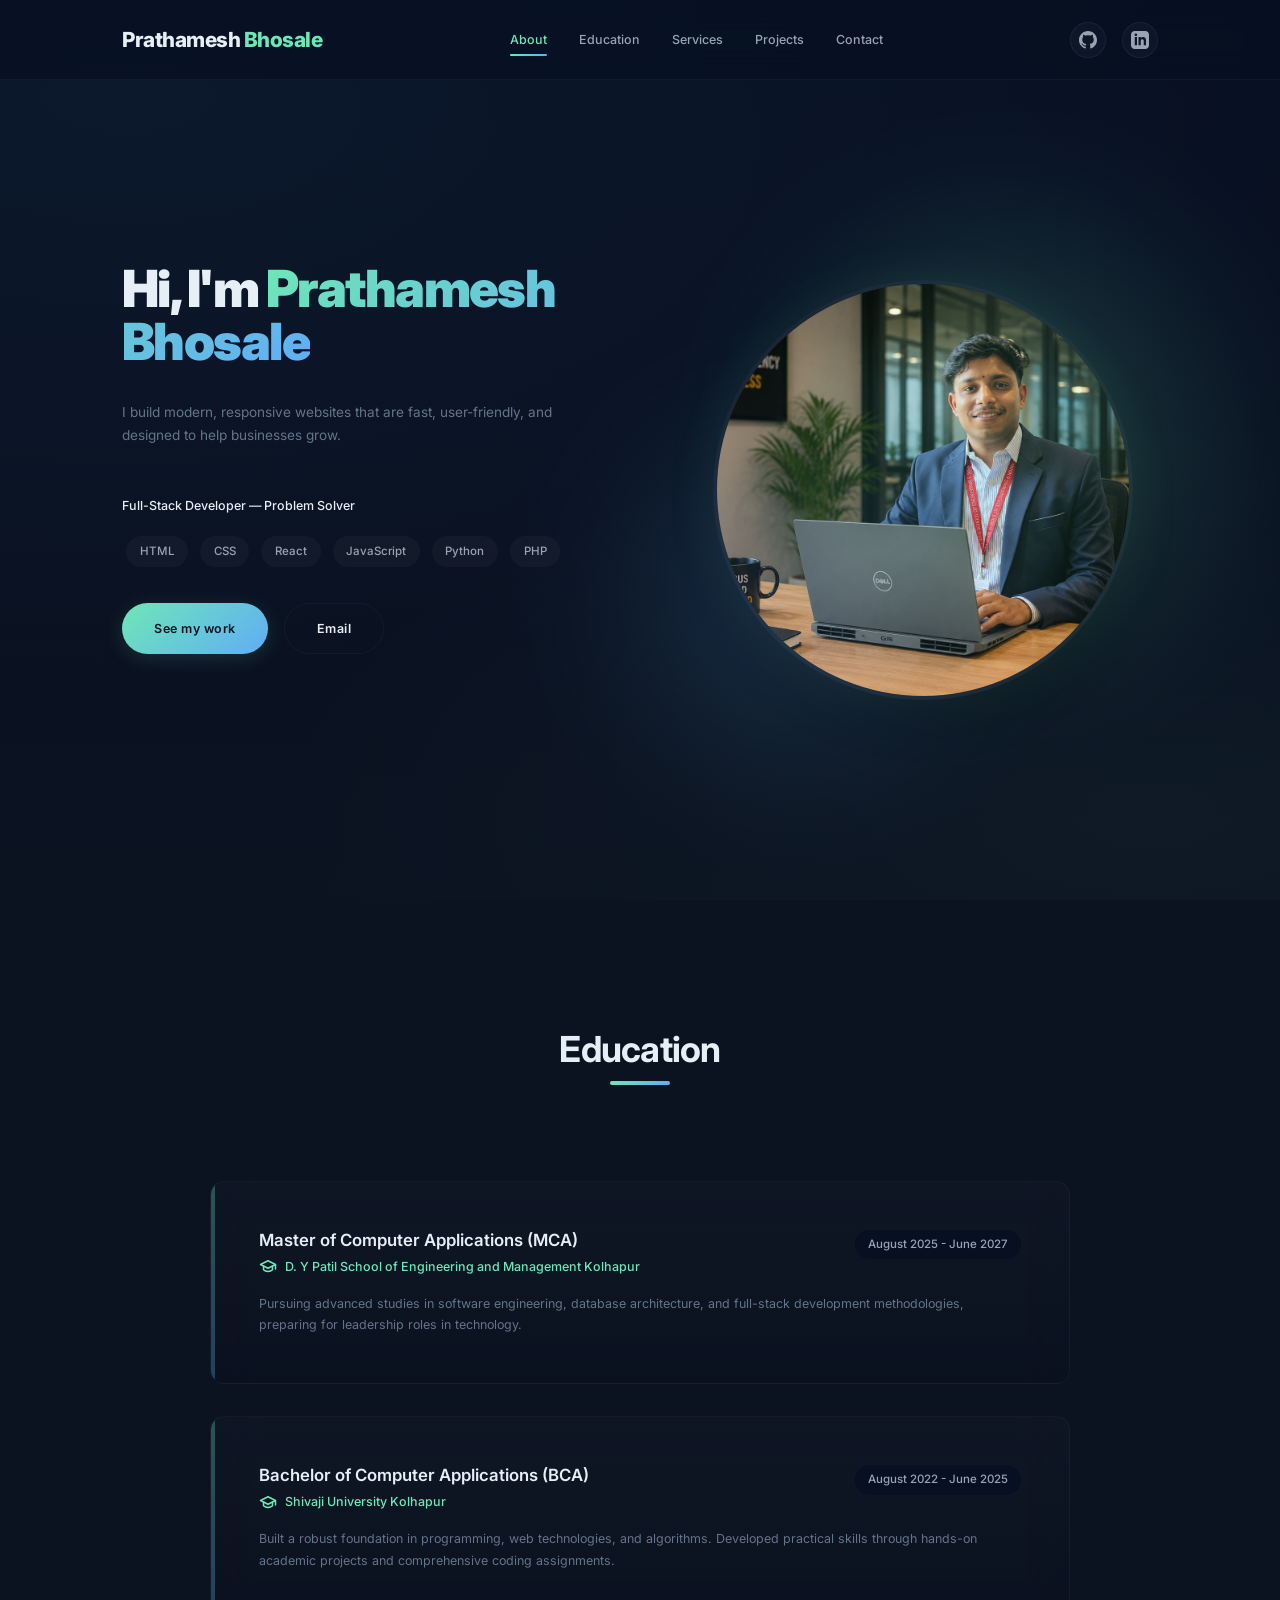
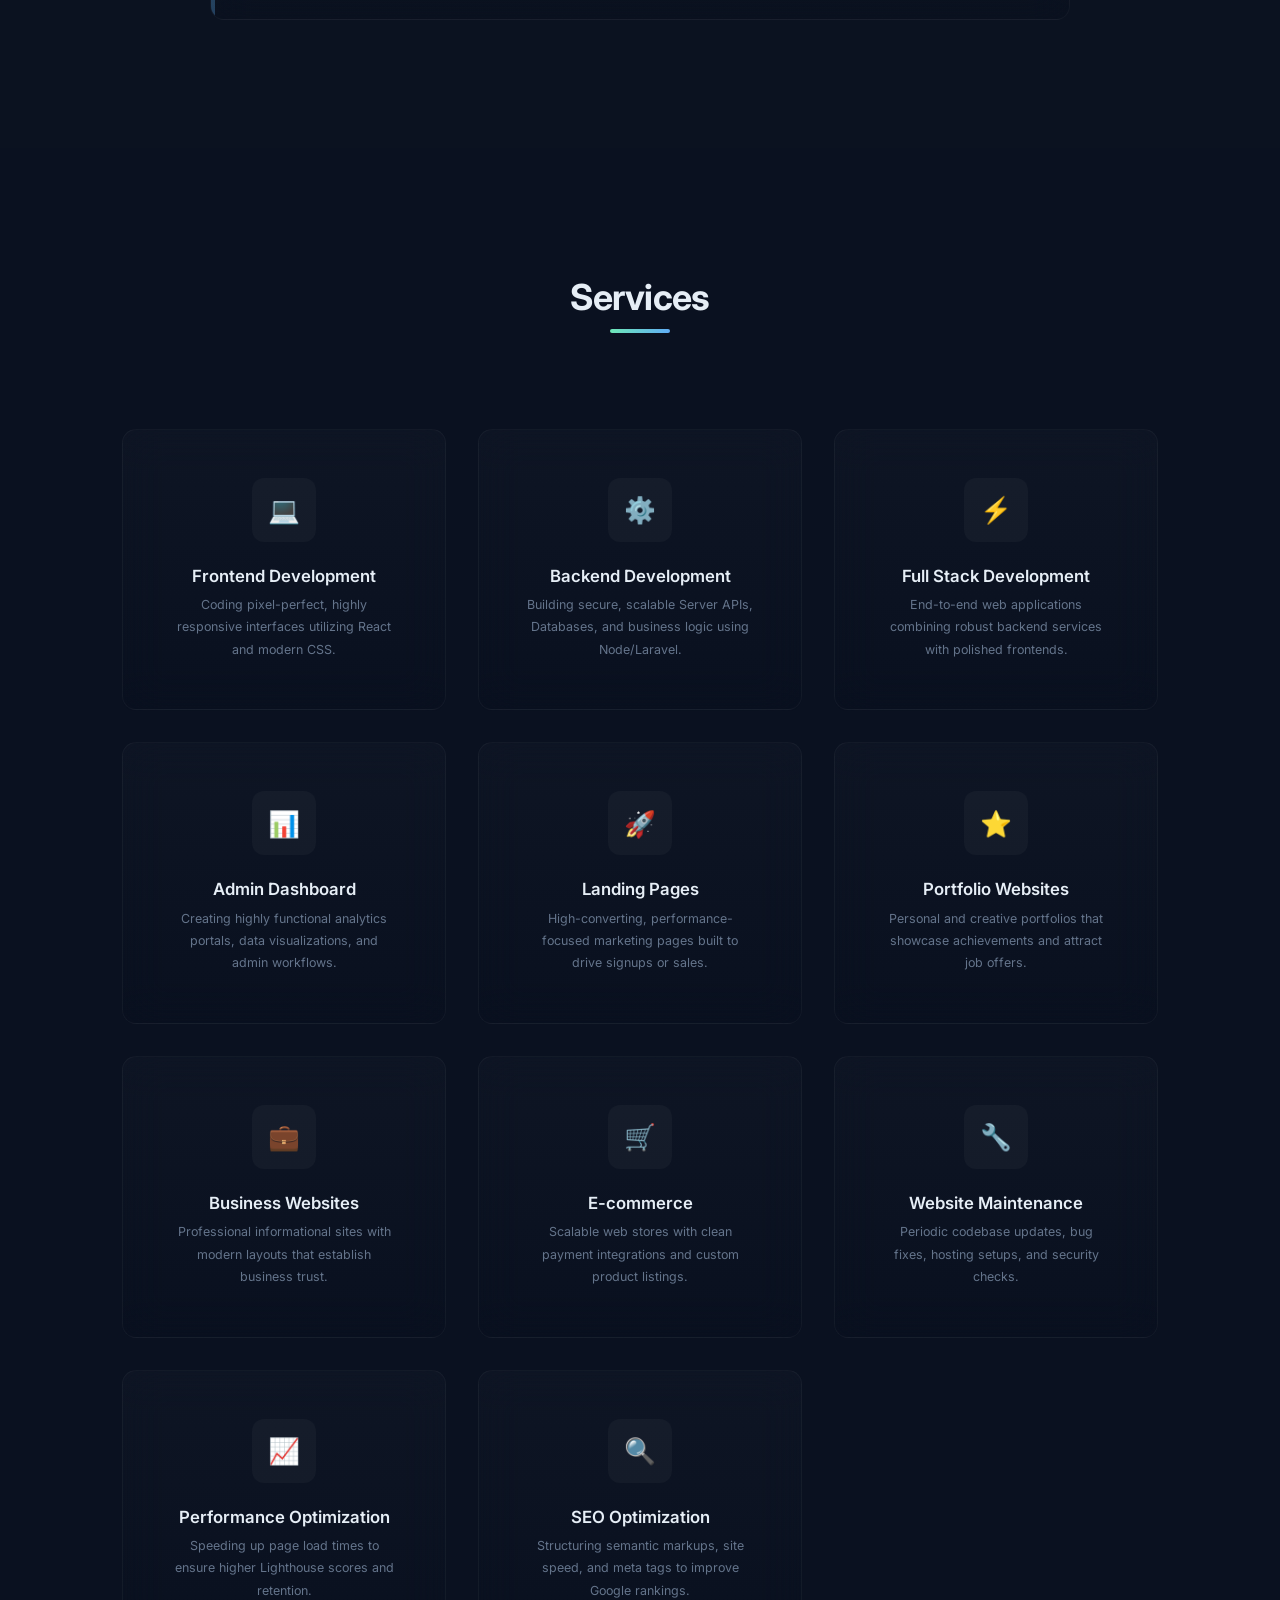
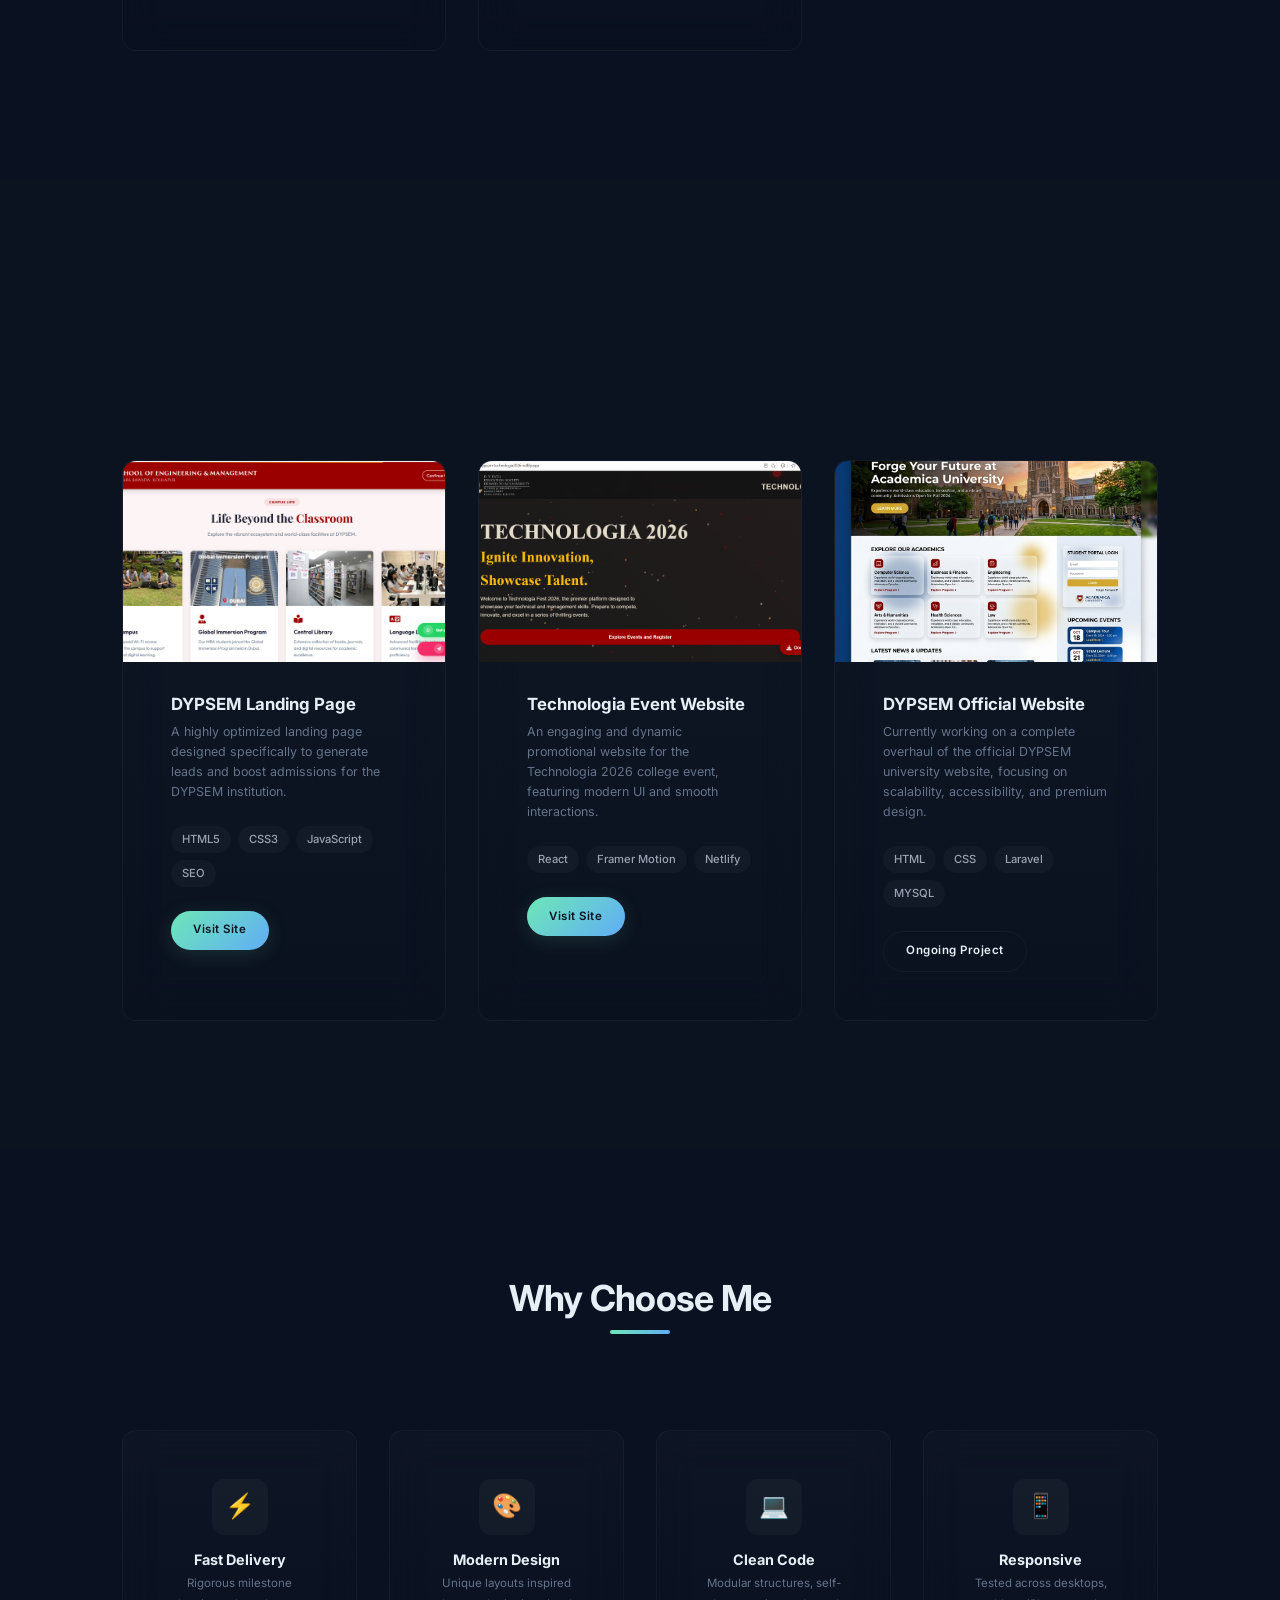
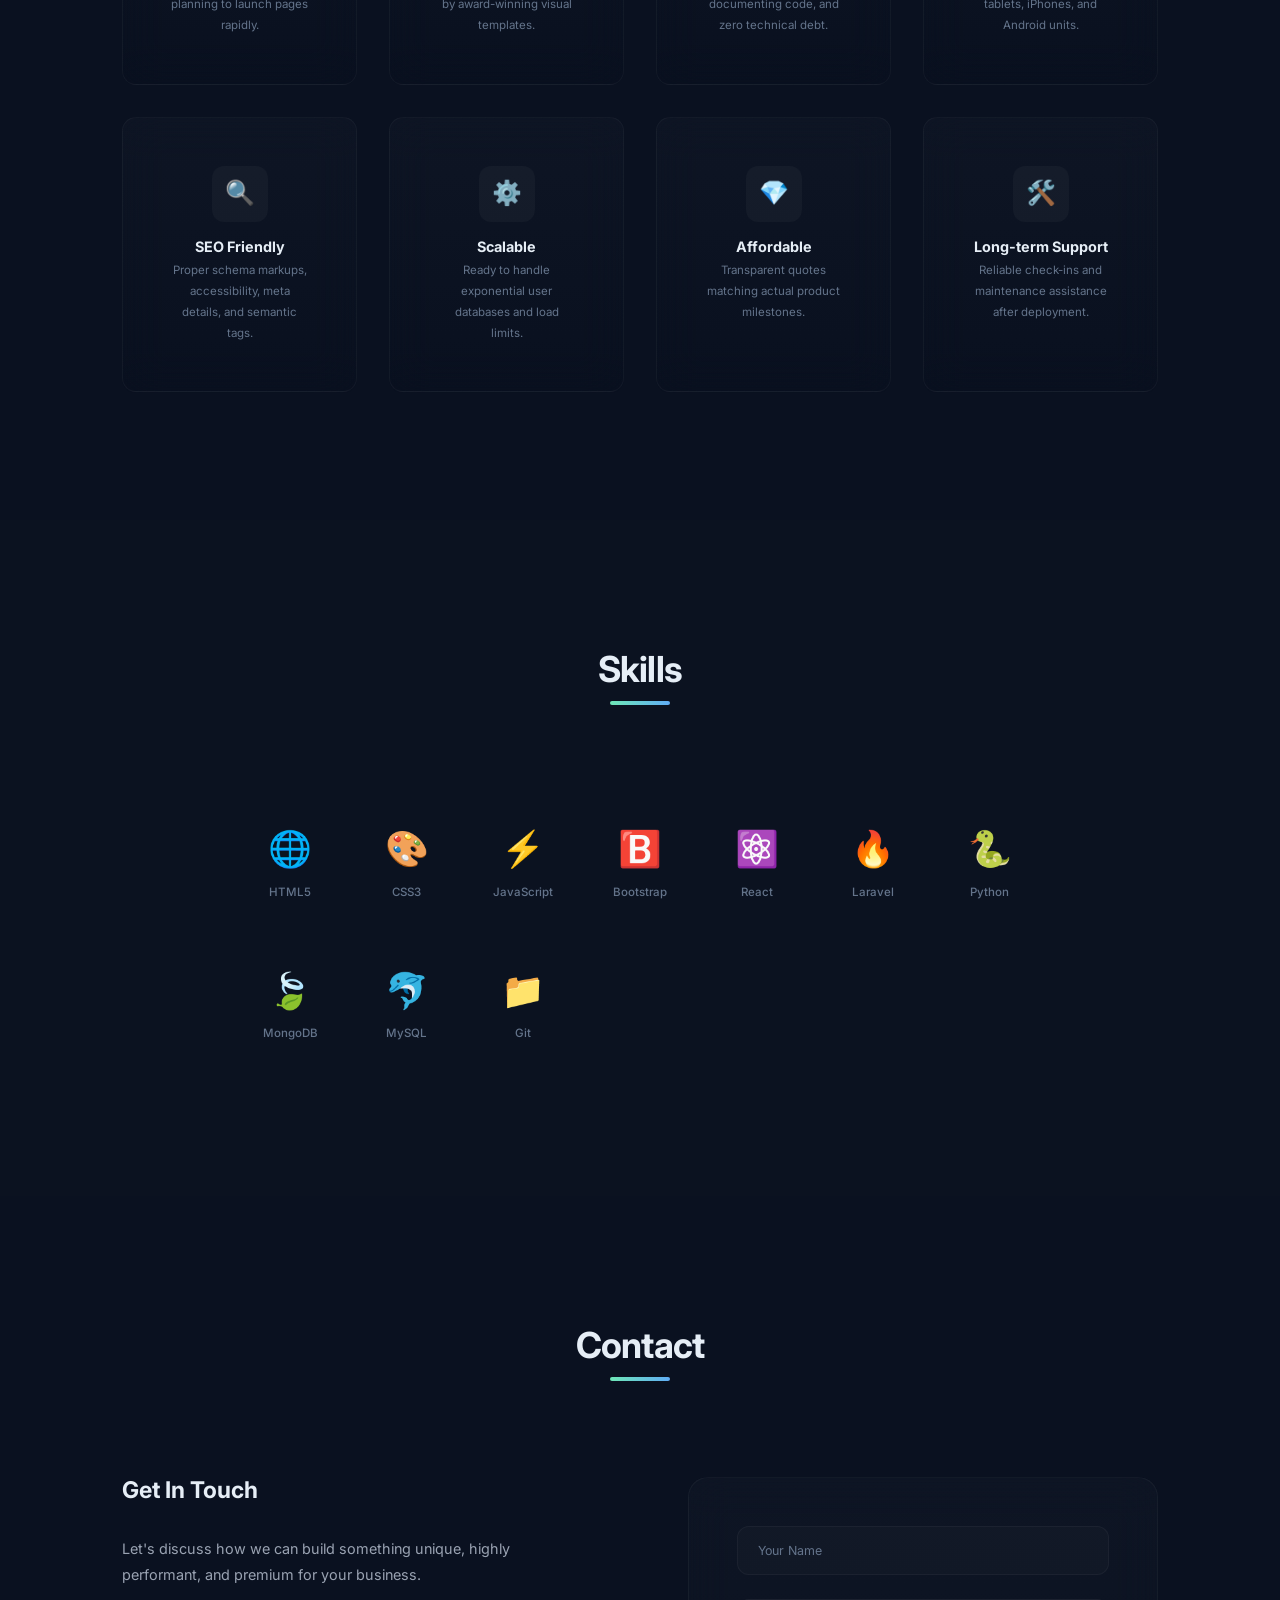
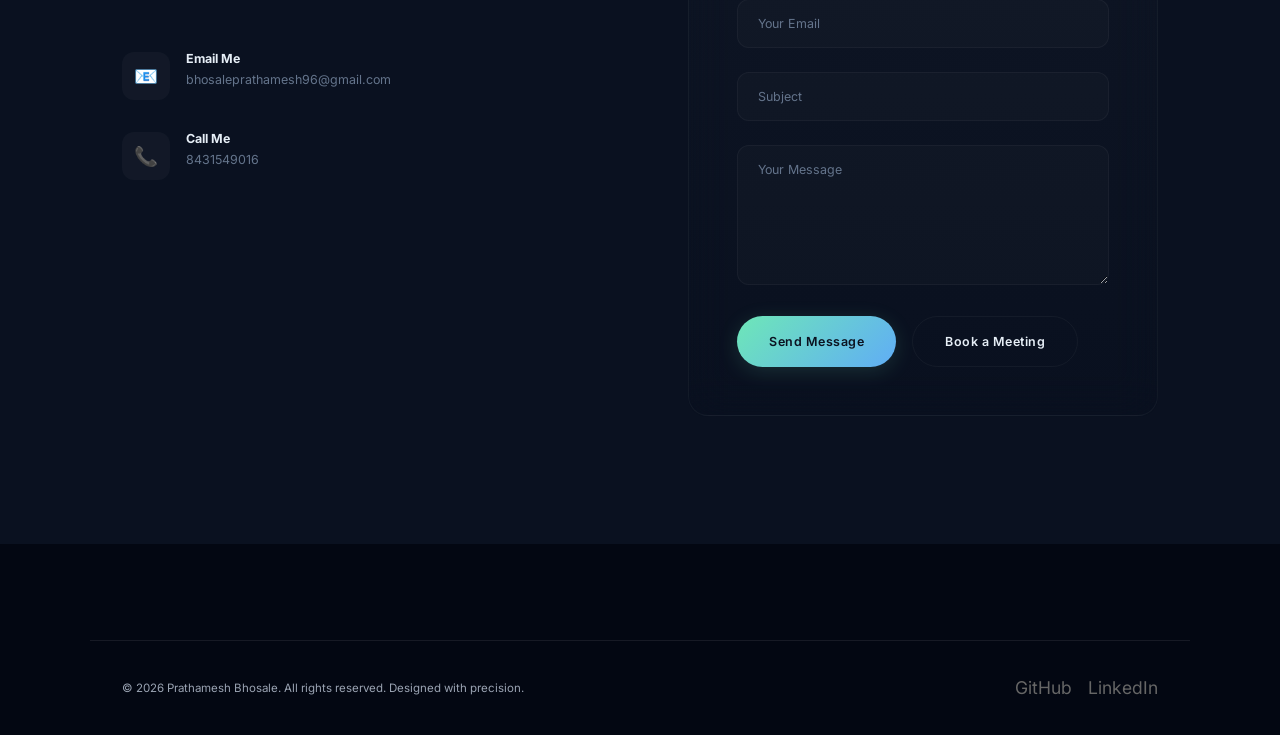
==== commit 0442874d: "Update project images for DYPSEM and Technologia" ====
--- a/index.html
+++ b/index.html
@@ -76,13 +76,15 @@
       </nav>
 
       <div class="nav-actions">
-        <a href="https://github.com/Prathamesh-2812" target="_blank" class="nav-social-icon magnetic" aria-label="GitHub">
+        <a href="https://github.com/Prathamesh-2812" target="_blank" class="nav-social-icon magnetic"
+          aria-label="GitHub">
           <svg fill="currentColor" viewBox="0 0 24 24" width="18" height="18">
             <path
               d="M12 0c-6.626 0-12 5.373-12 12 0 5.302 3.438 9.8 8.207 11.387.599.111.793-.261.793-.577v-2.234c-3.338.726-4.033-1.416-4.033-1.416-.546-1.387-1.333-1.756-1.333-1.756-1.089-.745.083-.729.083-.729 1.205.084 1.839 1.237 1.839 1.237 1.07 1.834 2.807 1.304 3.492.997.107-.775.418-1.305.762-1.604-2.665-.305-5.467-1.334-5.467-5.931 0-1.311.469-2.381 1.236-3.221-.124-.303-.535-1.524.117-3.176 0 0 1.008-.322 3.301 1.23.957-.266 1.983-.399 3.003-.404 1.02.005 2.047.138 3.006.404 2.291-1.552 3.297-1.23 3.297-1.23.653 1.653.242 2.874.118 3.176.77.84 1.235 1.911 1.235 3.221 0 4.609-2.807 5.624-5.479 5.921.43.372.823 1.102.823 2.222v3.293c0 .319.192.694.801.576 4.765-1.589 8.199-6.086 8.199-11.386 0-6.627-5.373-12-12-12z" />
           </svg>
         </a>
-        <a href="https://www.linkedin.com/in/prathamesh-bhosale-5026a82b1" target="_blank" class="nav-social-icon magnetic" aria-label="LinkedIn">
+        <a href="https://www.linkedin.com/in/prathamesh-bhosale-5026a82b1" target="_blank"
+          class="nav-social-icon magnetic" aria-label="LinkedIn">
           <svg fill="currentColor" viewBox="0 0 24 24" width="18" height="18">
             <path
               d="M19 0h-14c-2.761 0-5 2.239-5 5v14c0 2.761 2.239 5 5 5h14c2.762 0 5-2.239 5-5v-14c0-2.761-2.238-5-5-5zm-11 19h-3v-11h3v11zm-1.5-12.268c-.966 0-1.75-.79-1.75-1.764s.784-1.764 1.75-1.764 1.75.79 1.75 1.764-.783 1.764-1.75 1.764zm13.5 12.268h-3v-5.604c0-3.368-4-3.113-4 0v5.604h-3v-11h3v1.765c1.396-2.586 7-2.777 7 2.476v6.759z" />
@@ -121,12 +123,12 @@
             Full-Stack Developer — Problem Solver
           </div>
           <div class="hero-tags" style="margin-bottom: var(--space-xl); display: flex; flex-wrap: wrap; gap: 0.25rem;">
+            <span class="skill-tag">HTML</span>
+            <span class="skill-tag">CSS</span>
             <span class="skill-tag">React</span>
-            <span class="skill-tag">Next.js</span>
-            <span class="skill-tag">Node.js</span>
             <span class="skill-tag">JavaScript</span>
-            <span class="skill-tag">Flutter</span>
-            <span class="skill-tag">Android</span>
+            <span class="skill-tag">Python</span>
+            <span class="skill-tag">PHP</span>
           </div>
           <div class="hero-buttons">
             <a href="#projects" class="btn btn-primary magnetic">See my work</a>
@@ -298,7 +300,7 @@
           <!-- Project 2 -->
           <div class="project-card reveal">
             <div class="project-card-image">
-              <img src="assets/images/project-portfolio.png" alt="Technologia Event Website" width="400" height="250">
+              <img src="assets/images/project-technologia.png" alt="Technologia Event Website" width="400" height="250">
               <div class="project-card-overlay">
                 <a href="https://dypsem-technologia2026.netlify.app/" target="_blank"
                   class="btn btn-primary btn-sm magnetic">Live Demo</a>
@@ -333,10 +335,10 @@
               <p class="project-card-desc">Currently working on a complete overhaul of the official DYPSEM university
                 website, focusing on scalability, accessibility, and premium design.</p>
               <div class="project-tags">
-                <span class="project-tag">Next.js</span>
-                <span class="project-tag">Tailwind</span>
-                <span class="project-tag">Node.js</span>
-                <span class="project-tag">Database</span>
+                <span class="project-tag">HTML</span>
+                <span class="project-tag">CSS</span>
+                <span class="project-tag">Laravel</span>
+                <span class="project-tag">MYSQL</span>
               </div>
               <div class="project-actions">
                 <a href="#" class="btn btn-secondary btn-sm magnetic">Ongoing Project</a>
@@ -522,8 +524,10 @@
     <div class="container footer-bottom">
       <p>&copy; 2026 Prathamesh Bhosale. All rights reserved. Designed with precision.</p>
       <div class="footer-socials">
-        <a href="https://github.com/Prathamesh-2812" target="_blank" class="footer-social-link" aria-label="GitHub">GitHub</a>
-        <a href="https://www.linkedin.com/in/prathamesh-bhosale-5026a82b1" target="_blank" class="footer-social-link" aria-label="LinkedIn">LinkedIn</a>
+        <a href="https://github.com/Prathamesh-2812" target="_blank" class="footer-social-link"
+          aria-label="GitHub">GitHub</a>
+        <a href="https://www.linkedin.com/in/prathamesh-bhosale-5026a82b1" target="_blank" class="footer-social-link"
+          aria-label="LinkedIn">LinkedIn</a>
       </div>
     </div>
   </footer>
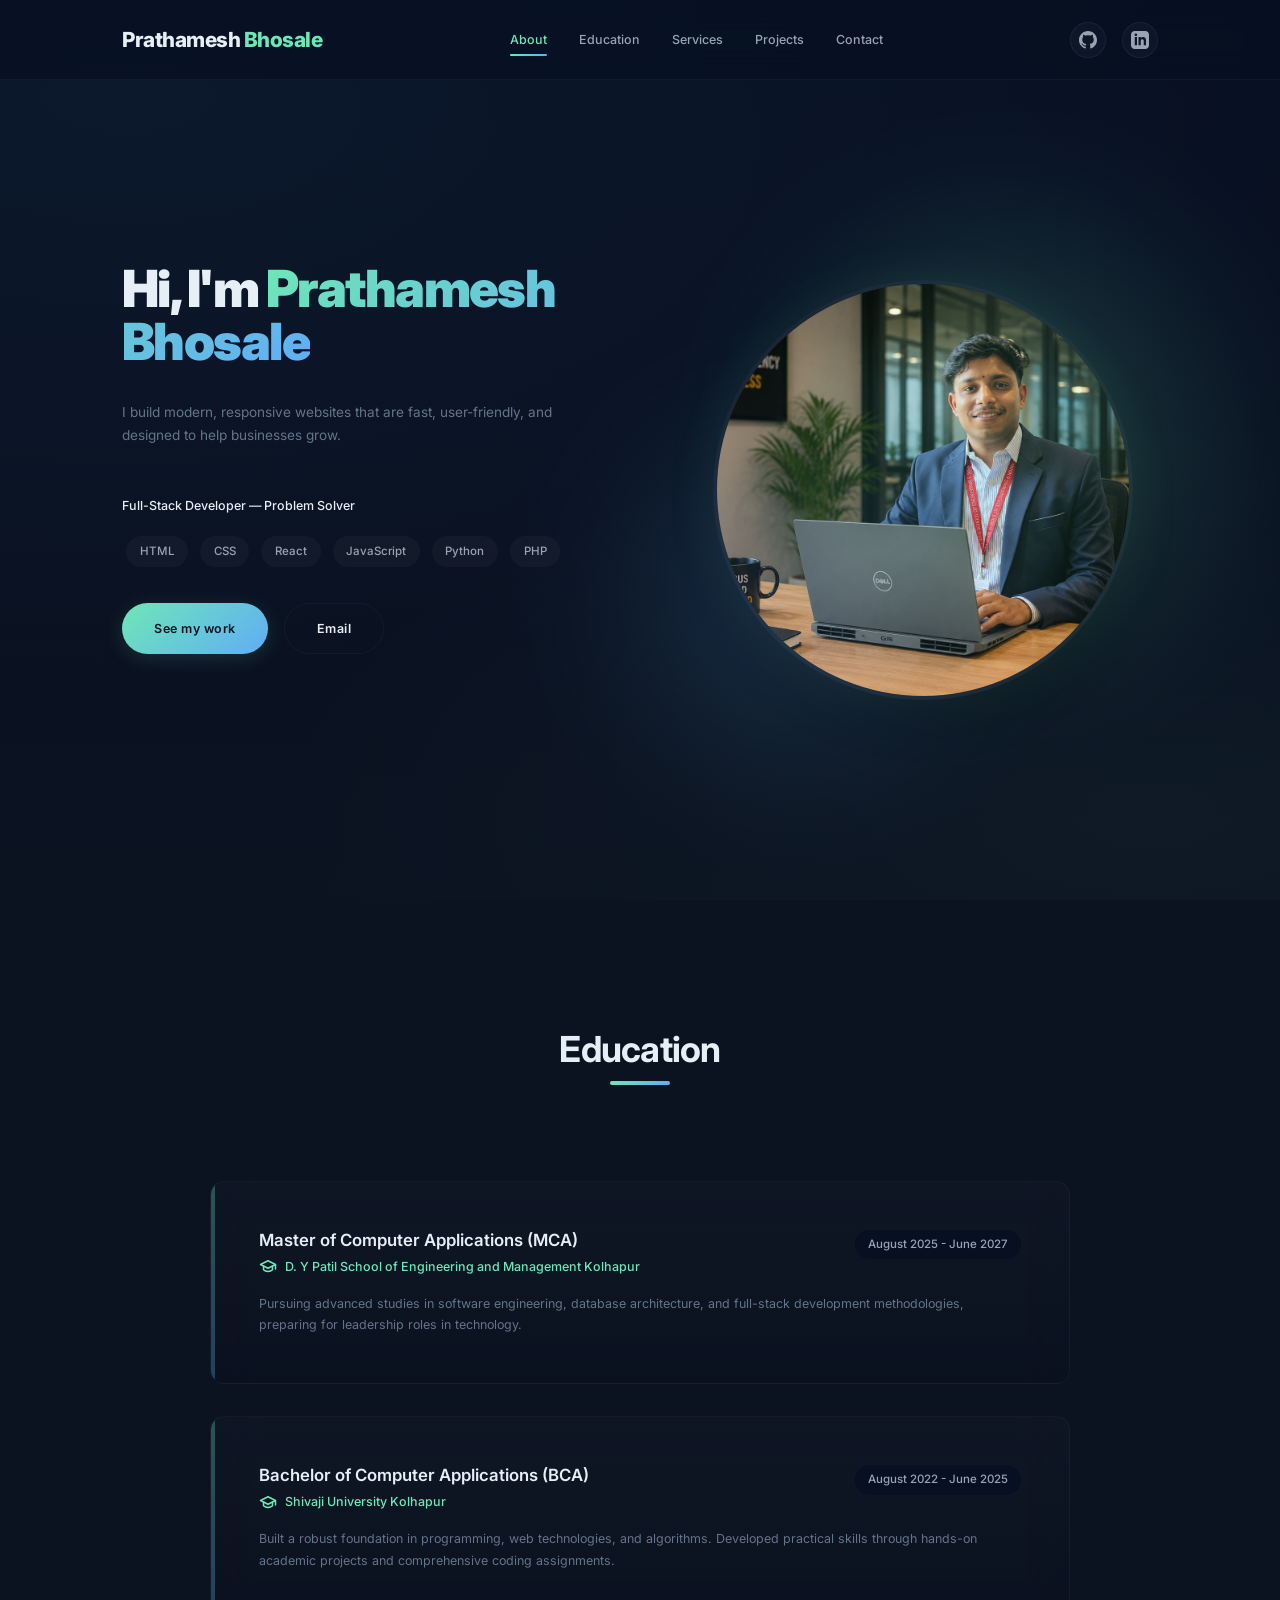
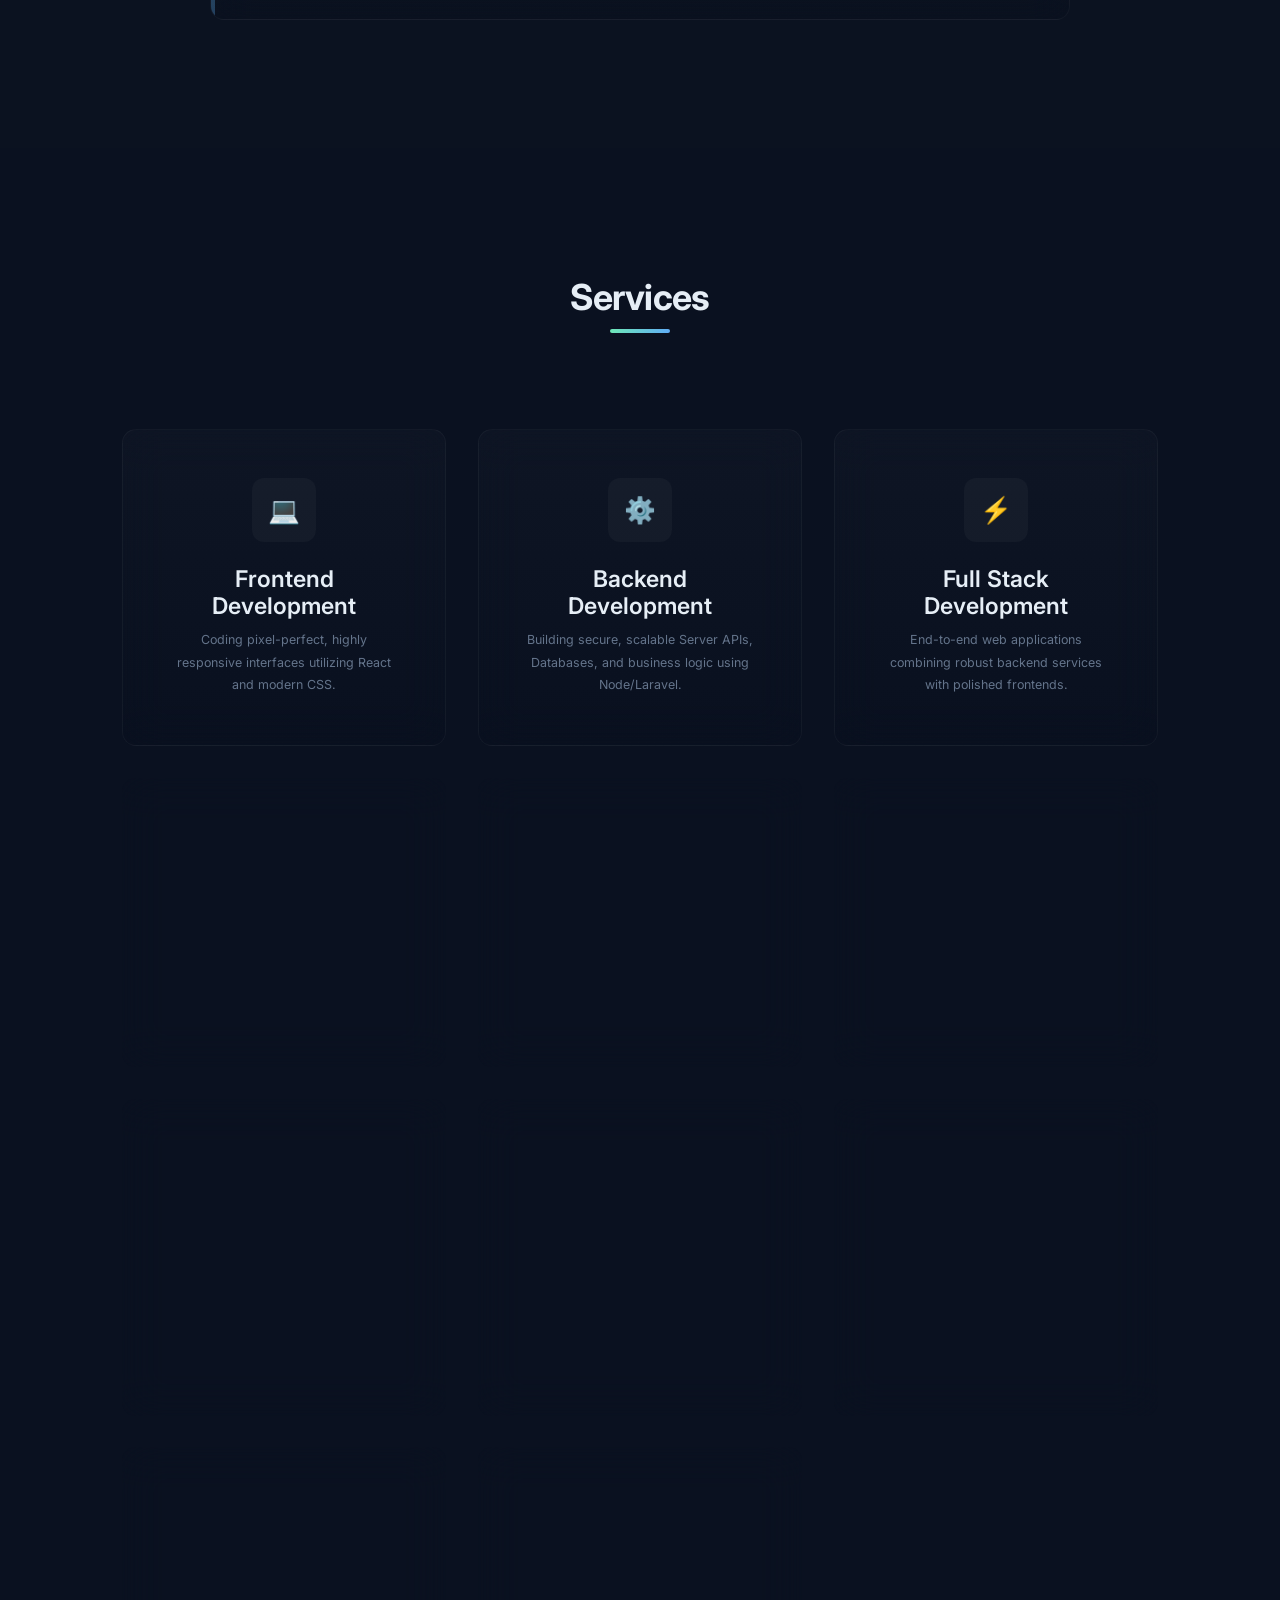
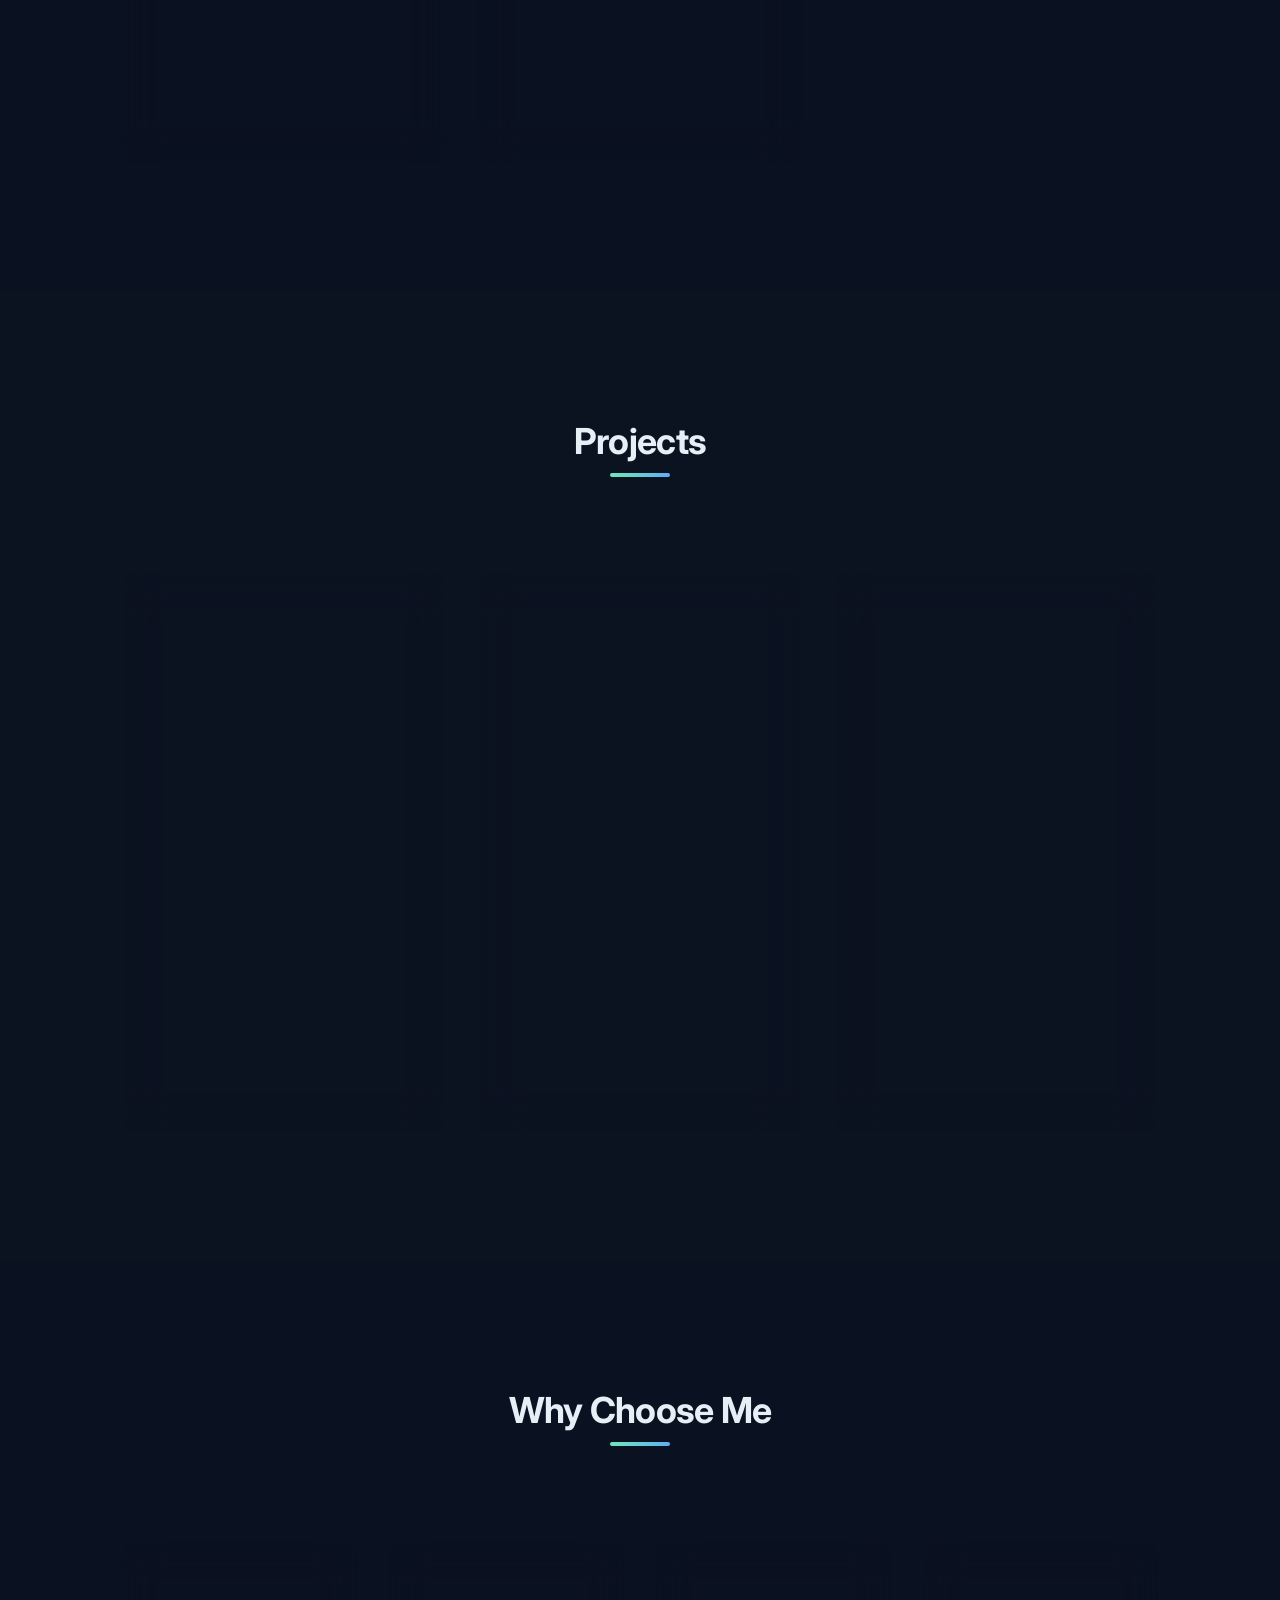
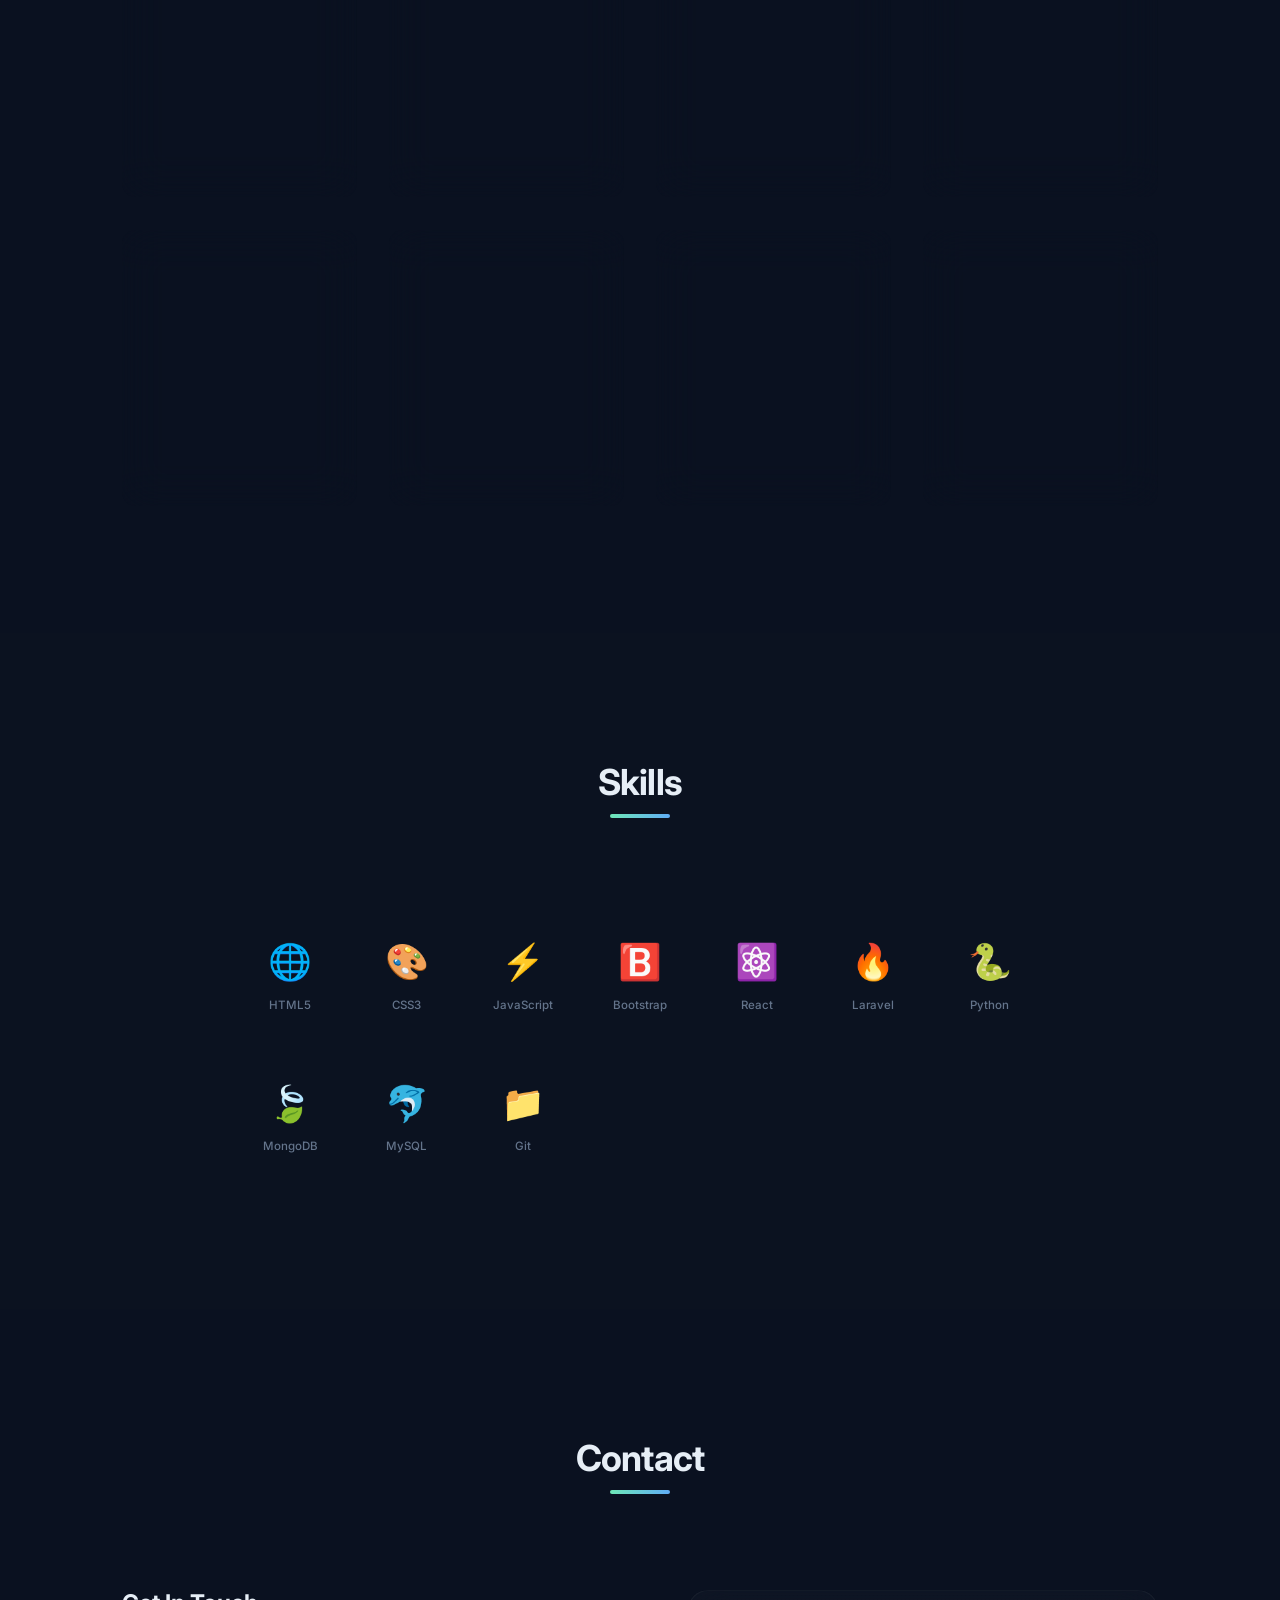
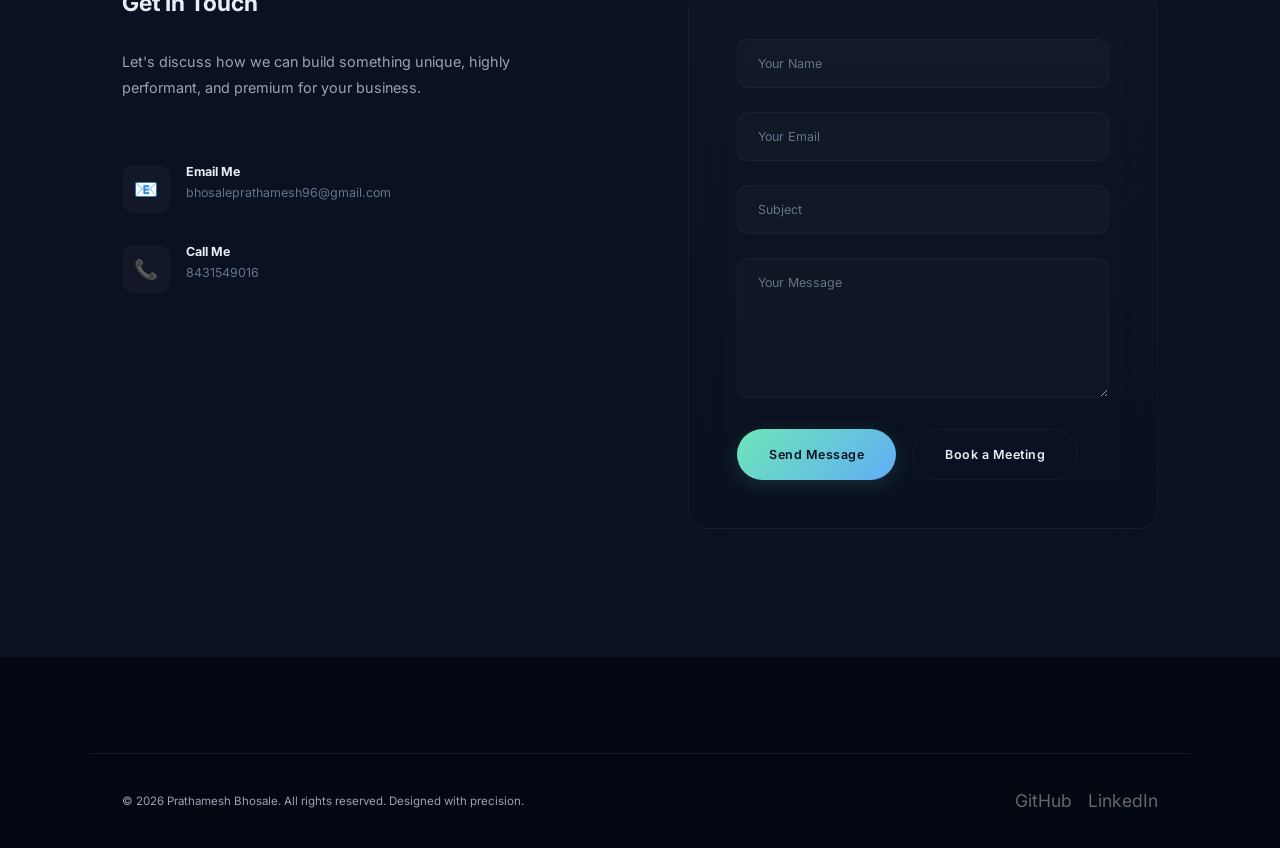
==== commit 60084464: "feat: complete SEO optimization and Google Search Console readiness" ====
--- a/index.html
+++ b/index.html
@@ -5,22 +5,50 @@
   <meta charset="UTF-8">
   <meta name="viewport" content="width=device-width, initial-scale=1.0">
 
-  <!-- SEO Optimization -->
-  <title>Prathamesh Bhosale</title>
+  <!-- Primary SEO Meta Tags -->
+  <title>Prathamesh Bhosale — Full-Stack Developer &amp; Freelance Web Developer</title>
+  <meta name="title" content="Prathamesh Bhosale — Full-Stack Developer &amp; Freelance Web Developer">
   <meta name="description"
     content="Looking for a world-class freelance web developer? I build high-performance, premium, and SEO-optimized web applications and custom websites that grow businesses.">
   <meta name="keywords"
-    content="Freelance Developer, Full Stack Developer, Custom Web Apps, React Developer, Node.js, Next.js, Premium Websites">
+    content="Prathamesh Bhosale, Freelance Developer, Full Stack Developer, Custom Web Apps, React Developer, Node.js, Next.js, Premium Websites, Kolhapur Developer, Web Application Developer">
   <meta name="author" content="Prathamesh Bhosale">
-
-  <!-- Open Graph / Facebook -->
+  <meta name="robots" content="index, follow, max-image-preview:large, max-snippet:-1, max-video-preview:-1">
+  <meta name="googlebot" content="index, follow">
+  <meta name="google-site-verification" content="googlefe2b002e7be24ef7">
+  <meta name="theme-color" content="#4f46e5">
+  <meta name="referrer" content="strict-origin-when-cross-origin">
+  <meta name="rating" content="General">
+
+  <!-- Canonical URL -->
+  <link rel="canonical" href="https://prathamesh2819.netlify.app/">
+
+  <!-- Favicon & Web Manifest -->
+  <link rel="icon" type="image/svg+xml" href="favicon.svg">
+  <link rel="apple-touch-icon" href="favicon.svg">
+  <link rel="manifest" href="site.webmanifest">
+
+  <!-- Open Graph / Facebook Meta Tags -->
   <meta property="og:type" content="website">
-  <meta property="og:url" content="https://prathameshbhosale.dev/">
-  <meta property="og:title" content="Prathamesh Bhosale — Premium Full-Stack Developer">
+  <meta property="og:url" content="https://prathamesh2819.netlify.app/">
+  <meta property="og:title" content="Prathamesh Bhosale — Full-Stack Developer &amp; Freelance Web Developer">
   <meta property="og:description"
     content="I build high-performance, premium, and SEO-optimized web applications and custom websites that grow businesses.">
-  <meta property="og:image" content="assets/images/project-portfolio.png">
-
+  <meta property="og:image" content="https://prathamesh2819.netlify.app/assets/images/about_photo.png">
+  <meta property="og:image:width" content="1200">
+  <meta property="og:image:height" content="630">
+  <meta property="og:image:alt" content="Prathamesh Bhosale — Full-Stack Developer &amp; Freelance Web Developer">
+  <meta property="og:site_name" content="Prathamesh Bhosale Portfolio">
+  <meta property="og:locale" content="en_US">
+
+  <!-- Twitter Card Meta Tags -->
+  <meta name="twitter:card" content="summary_large_image">
+  <meta name="twitter:url" content="https://prathamesh2819.netlify.app/">
+  <meta name="twitter:title" content="Prathamesh Bhosale — Full-Stack Developer &amp; Freelance Web Developer">
+  <meta name="twitter:description"
+    content="I build high-performance, premium, and SEO-optimized web applications and custom websites that grow businesses.">
+  <meta name="twitter:image" content="https://prathamesh2819.netlify.app/assets/images/about_photo.png">
+  <meta name="twitter:image:alt" content="Prathamesh Bhosale — Full-Stack Developer &amp; Freelance Web Developer">
 
   <!-- Stylesheets -->
   <link rel="stylesheet" href="css/index.css">
@@ -32,15 +60,97 @@
   <script type="application/ld+json">
   {
     "@context": "https://schema.org",
-    "@type": "Person",
-    "name": "Prathamesh Bhosale",
-    "jobTitle": "Full-Stack Developer",
-    "url": "https://prathameshbhosale.dev",
-    "sameAs": [
-      "https://github.com/Prathamesh-2812",
-      "https://www.linkedin.com/in/prathamesh-bhosale-5026a82b1"
-    ],
-    "description": "Professional Full-Stack Developer offering world-class custom web development and design solutions."
+    "@graph": [
+      {
+        "@type": "Person",
+        "@id": "https://prathamesh2819.netlify.app/#person",
+        "name": "Prathamesh Bhosale",
+        "givenName": "Prathamesh",
+        "familyName": "Bhosale",
+        "jobTitle": "Full-Stack Developer",
+        "url": "https://prathamesh2819.netlify.app/",
+        "image": "https://prathamesh2819.netlify.app/assets/images/about_photo.png",
+        "email": "mailto:bhosaleprathamesh96@gmail.com",
+        "telephone": "+918431549016",
+        "sameAs": [
+          "https://github.com/Prathamesh-2812",
+          "https://www.linkedin.com/in/prathamesh-bhosale-5026a82b1"
+        ],
+        "alumniOf": [
+          {
+            "@type": "EducationalOrganization",
+            "name": "D. Y Patil School of Engineering and Management Kolhapur"
+          },
+          {
+            "@type": "EducationalOrganization",
+            "name": "Shivaji University Kolhapur"
+          }
+        ],
+        "knowsAbout": [
+          "Full-Stack Web Development",
+          "Frontend Development",
+          "Backend Development",
+          "React",
+          "JavaScript",
+          "HTML5",
+          "CSS3",
+          "Python",
+          "Laravel",
+          "MySQL",
+          "MongoDB",
+          "SEO Optimization"
+        ],
+        "description": "Professional Full-Stack Developer offering world-class custom web development and design solutions."
+      },
+      {
+        "@type": "ProfessionalService",
+        "@id": "https://prathamesh2819.netlify.app/#service",
+        "name": "Prathamesh Bhosale — Freelance Web Development",
+        "url": "https://prathamesh2819.netlify.app/",
+        "logo": "https://prathamesh2819.netlify.app/assets/images/about_photo.png",
+        "image": "https://prathamesh2819.netlify.app/assets/images/about_photo.png",
+        "description": "Custom full-stack web applications, landing pages, responsive business websites, and performance optimization.",
+        "telephone": "+918431549016",
+        "email": "bhosaleprathamesh96@gmail.com",
+        "priceRange": "$$",
+        "address": {
+          "@type": "PostalAddress",
+          "addressLocality": "Kolhapur",
+          "addressRegion": "Maharashtra",
+          "addressCountry": "IN"
+        },
+        "provider": {
+          "@id": "https://prathamesh2819.netlify.app/#person"
+        },
+        "hasOfferCatalog": {
+          "@type": "OfferCatalog",
+          "name": "Web Development Services",
+          "itemListElement": [
+            {"@type": "Offer", "itemOffered": {"@type": "Service", "name": "Frontend Development"}},
+            {"@type": "Offer", "itemOffered": {"@type": "Service", "name": "Backend Development"}},
+            {"@type": "Offer", "itemOffered": {"@type": "Service", "name": "Full Stack Development"}},
+            {"@type": "Offer", "itemOffered": {"@type": "Service", "name": "Admin Dashboard"}},
+            {"@type": "Offer", "itemOffered": {"@type": "Service", "name": "Landing Pages"}},
+            {"@type": "Offer", "itemOffered": {"@type": "Service", "name": "Portfolio Websites"}},
+            {"@type": "Offer", "itemOffered": {"@type": "Service", "name": "Business Websites"}},
+            {"@type": "Offer", "itemOffered": {"@type": "Service", "name": "E-commerce"}},
+            {"@type": "Offer", "itemOffered": {"@type": "Service", "name": "Website Maintenance"}},
+            {"@type": "Offer", "itemOffered": {"@type": "Service", "name": "Performance Optimization"}},
+            {"@type": "Offer", "itemOffered": {"@type": "Service", "name": "SEO Optimization"}}
+          ]
+        }
+      },
+      {
+        "@type": "WebSite",
+        "@id": "https://prathamesh2819.netlify.app/#website",
+        "url": "https://prathamesh2819.netlify.app/",
+        "name": "Prathamesh Bhosale Portfolio",
+        "description": "Portfolio website of Prathamesh Bhosale, Full-Stack & Freelance Web Developer.",
+        "publisher": {
+          "@id": "https://prathamesh2819.netlify.app/#person"
+        }
+      }
+    ]
   }
   </script>
 </head>
@@ -140,7 +250,7 @@
           <div class="hero-blob hero-blob-1"></div>
           <div class="hero-blob hero-blob-2"></div>
           <div class="hero-circular-image">
-            <img src="assets/images/about_photo.png" alt="Prathamesh Bhosale">
+            <img src="assets/images/about_photo.png" alt="Prathamesh Bhosale - Full-Stack &amp; Freelance Web Developer Profile Photo" fetchpriority="high" decoding="async">
           </div>
         </div>
       </div>
@@ -160,7 +270,7 @@
                 <h3 class="education-title">Master of Computer Applications (MCA)</h3>
                 <div class="education-institute">
                   <svg width="18" height="18" viewBox="0 0 24 24" fill="none" stroke="currentColor" stroke-width="2"
-                    stroke-linecap="round" stroke-linejoin="round">
+                    stroke-linecap="round" stroke-linejoin="round" aria-hidden="true">
                     <path d="M22 10v6M2 10l10-5 10 5-10 5z" />
                     <path d="M6 12v5c3 3 9 3 12 0v-5" />
                   </svg>
@@ -179,7 +289,7 @@
                 <h3 class="education-title">Bachelor of Computer Applications (BCA)</h3>
                 <div class="education-institute">
                   <svg width="18" height="18" viewBox="0 0 24 24" fill="none" stroke="currentColor" stroke-width="2"
-                    stroke-linecap="round" stroke-linejoin="round">
+                    stroke-linecap="round" stroke-linejoin="round" aria-hidden="true">
                     <path d="M22 10v6M2 10l10-5 10 5-10 5z" />
                     <path d="M6 12v5c3 3 9 3 12 0v-5" />
                   </svg>
@@ -204,58 +314,58 @@
 
         <div class="services-grid" data-stagger>
           <div class="service-card reveal">
-            <div class="service-icon">💻</div>
-            <h4>Frontend Development</h4>
+            <div class="service-icon" aria-hidden="true">💻</div>
+            <h3>Frontend Development</h3>
             <p>Coding pixel-perfect, highly responsive interfaces utilizing React and modern CSS.</p>
           </div>
           <div class="service-card reveal">
-            <div class="service-icon">⚙️</div>
-            <h4>Backend Development</h4>
+            <div class="service-icon" aria-hidden="true">⚙️</div>
+            <h3>Backend Development</h3>
             <p>Building secure, scalable Server APIs, Databases, and business logic using Node/Laravel.</p>
           </div>
           <div class="service-card reveal">
-            <div class="service-icon">⚡</div>
-            <h4>Full Stack Development</h4>
+            <div class="service-icon" aria-hidden="true">⚡</div>
+            <h3>Full Stack Development</h3>
             <p>End-to-end web applications combining robust backend services with polished frontends.</p>
           </div>
           <div class="service-card reveal">
-            <div class="service-icon">📊</div>
-            <h4>Admin Dashboard</h4>
+            <div class="service-icon" aria-hidden="true">📊</div>
+            <h3>Admin Dashboard</h3>
             <p>Creating highly functional analytics portals, data visualizations, and admin workflows.</p>
           </div>
           <div class="service-card reveal">
-            <div class="service-icon">🚀</div>
-            <h4>Landing Pages</h4>
+            <div class="service-icon" aria-hidden="true">🚀</div>
+            <h3>Landing Pages</h3>
             <p>High-converting, performance-focused marketing pages built to drive signups or sales.</p>
           </div>
           <div class="service-card reveal">
-            <div class="service-icon">⭐</div>
-            <h4>Portfolio Websites</h4>
+            <div class="service-icon" aria-hidden="true">⭐</div>
+            <h3>Portfolio Websites</h3>
             <p>Personal and creative portfolios that showcase achievements and attract job offers.</p>
           </div>
           <div class="service-card reveal">
-            <div class="service-icon">💼</div>
-            <h4>Business Websites</h4>
+            <div class="service-icon" aria-hidden="true">💼</div>
+            <h3>Business Websites</h3>
             <p>Professional informational sites with modern layouts that establish business trust.</p>
           </div>
           <div class="service-card reveal">
-            <div class="service-icon">🛒</div>
-            <h4>E-commerce</h4>
+            <div class="service-icon" aria-hidden="true">🛒</div>
+            <h3>E-commerce</h3>
             <p>Scalable web stores with clean payment integrations and custom product listings.</p>
           </div>
           <div class="service-card reveal">
-            <div class="service-icon">🔧</div>
-            <h4>Website Maintenance</h4>
+            <div class="service-icon" aria-hidden="true">🔧</div>
+            <h3>Website Maintenance</h3>
             <p>Periodic codebase updates, bug fixes, hosting setups, and security checks.</p>
           </div>
           <div class="service-card reveal">
-            <div class="service-icon">📈</div>
-            <h4>Performance Optimization</h4>
+            <div class="service-icon" aria-hidden="true">📈</div>
+            <h3>Performance Optimization</h3>
             <p>Speeding up page load times to ensure higher Lighthouse scores and retention.</p>
           </div>
           <div class="service-card reveal">
-            <div class="service-icon">🔍</div>
-            <h4>SEO Optimization</h4>
+            <div class="service-icon" aria-hidden="true">🔍</div>
+            <h3>SEO Optimization</h3>
             <p>Structuring semantic markups, site speed, and meta tags to improve Google rankings.</p>
           </div>
         </div>
@@ -273,10 +383,10 @@
           <!-- Project 1 -->
           <div class="project-card reveal">
             <div class="project-card-image">
-              <img src="assets/images/project-dypsem-landing.png" alt="Landing Page For DYPSEM" width="400"
-                height="250">
+              <img src="assets/images/project-dypsem-landing.png" alt="DYPSEM Landing Page Project Preview - High Performance Lead Generation Web Application" width="400"
+                height="250" loading="lazy" decoding="async">
               <div class="project-card-overlay">
-                <a href="https://sem.dypatilunikop.org/index/" target="_blank"
+                <a href="https://sem.dypatilunikop.org/index/" target="_blank" rel="noopener"
                   class="btn btn-primary btn-sm magnetic">Live Demo</a>
               </div>
             </div>
@@ -291,7 +401,7 @@
                 <span class="project-tag">SEO</span>
               </div>
               <div class="project-actions">
-                <a href="https://sem.dypatilunikop.org/index/" target="_blank"
+                <a href="https://sem.dypatilunikop.org/index/" target="_blank" rel="noopener"
                   class="btn btn-primary btn-sm magnetic">Visit Site</a>
               </div>
             </div>
@@ -300,9 +410,9 @@
           <!-- Project 2 -->
           <div class="project-card reveal">
             <div class="project-card-image">
-              <img src="assets/images/project-technologia.png" alt="Technologia Event Website" width="400" height="250">
+              <img src="assets/images/project-technologia.png" alt="Technologia Event Website Project Preview - Dynamic React Promotional Application" width="400" height="250" loading="lazy" decoding="async">
               <div class="project-card-overlay">
-                <a href="https://dypsem-technologia2026.netlify.app/" target="_blank"
+                <a href="https://dypsem-technologia2026.netlify.app/" target="_blank" rel="noopener"
                   class="btn btn-primary btn-sm magnetic">Live Demo</a>
               </div>
             </div>
@@ -316,7 +426,7 @@
                 <span class="project-tag">Netlify</span>
               </div>
               <div class="project-actions">
-                <a href="https://dypsem-technologia2026.netlify.app/" target="_blank"
+                <a href="https://dypsem-technologia2026.netlify.app/" target="_blank" rel="noopener"
                   class="btn btn-primary btn-sm magnetic">Visit Site</a>
               </div>
             </div>
@@ -325,7 +435,7 @@
           <!-- Project 3 -->
           <div class="project-card reveal">
             <div class="project-card-image">
-              <img src="assets/images/project-college.png" alt="DYPSEM Official Website" width="400" height="250">
+              <img src="assets/images/project-college.png" alt="DYPSEM Official Website Project Preview - Scalable Laravel &amp; MySQL University Portal" width="400" height="250" loading="lazy" decoding="async">
               <div class="project-card-overlay">
                 <a href="#" class="btn btn-primary btn-sm magnetic">In Development</a>
               </div>
@@ -358,50 +468,50 @@
 
         <div class="why-grid" data-stagger>
           <div class="why-card reveal">
-            <div class="why-card-icon">⚡</div>
-            <h4>Fast Delivery</h4>
+            <div class="why-card-icon" aria-hidden="true">⚡</div>
+            <h3>Fast Delivery</h3>
             <p>Rigorous milestone planning to launch pages rapidly.</p>
           </div>
 
           <div class="why-card reveal">
-            <div class="why-card-icon">🎨</div>
-            <h4>Modern Design</h4>
+            <div class="why-card-icon" aria-hidden="true">🎨</div>
+            <h3>Modern Design</h3>
             <p>Unique layouts inspired by award-winning visual templates.</p>
           </div>
 
           <div class="why-card reveal">
-            <div class="why-card-icon">💻</div>
-            <h4>Clean Code</h4>
+            <div class="why-card-icon" aria-hidden="true">💻</div>
+            <h3>Clean Code</h3>
             <p>Modular structures, self-documenting code, and zero technical debt.</p>
           </div>
 
           <div class="why-card reveal">
-            <div class="why-card-icon">📱</div>
-            <h4>Responsive</h4>
+            <div class="why-card-icon" aria-hidden="true">📱</div>
+            <h3>Responsive</h3>
             <p>Tested across desktops, tablets, iPhones, and Android units.</p>
           </div>
 
           <div class="why-card reveal">
-            <div class="why-card-icon">🔍</div>
-            <h4>SEO Friendly</h4>
+            <div class="why-card-icon" aria-hidden="true">🔍</div>
+            <h3>SEO Friendly</h3>
             <p>Proper schema markups, accessibility, meta details, and semantic tags.</p>
           </div>
 
           <div class="why-card reveal">
-            <div class="why-card-icon">⚙️</div>
-            <h4>Scalable</h4>
+            <div class="why-card-icon" aria-hidden="true">⚙️</div>
+            <h3>Scalable</h3>
             <p>Ready to handle exponential user databases and load limits.</p>
           </div>
 
           <div class="why-card reveal">
-            <div class="why-card-icon">💎</div>
-            <h4>Affordable</h4>
+            <div class="why-card-icon" aria-hidden="true">💎</div>
+            <h3>Affordable</h3>
             <p>Transparent quotes matching actual product milestones.</p>
           </div>
 
           <div class="why-card reveal">
-            <div class="why-card-icon">🛠️</div>
-            <h4>Long-term Support</h4>
+            <div class="why-card-icon" aria-hidden="true">🛠️</div>
+            <h3>Long-term Support</h3>
             <p>Reliable check-ins and maintenance assistance after deployment.</p>
           </div>
         </div>
@@ -417,43 +527,43 @@
 
         <div class="tech-grid" data-stagger>
           <div class="tech-icon reveal" title="HTML5">
-            <div class="tech-icon-img">🌐</div>
+            <div class="tech-icon-img" aria-hidden="true">🌐</div>
             <span>HTML5</span>
           </div>
           <div class="tech-icon reveal" title="CSS3">
-            <div class="tech-icon-img">🎨</div>
+            <div class="tech-icon-img" aria-hidden="true">🎨</div>
             <span>CSS3</span>
           </div>
           <div class="tech-icon reveal" title="JavaScript">
-            <div class="tech-icon-img">⚡</div>
+            <div class="tech-icon-img" aria-hidden="true">⚡</div>
             <span>JavaScript</span>
           </div>
           <div class="tech-icon reveal" title="Bootstrap">
-            <div class="tech-icon-img">🅱️</div>
+            <div class="tech-icon-img" aria-hidden="true">🅱️</div>
             <span>Bootstrap</span>
           </div>
           <div class="tech-icon reveal" title="React">
-            <div class="tech-icon-img">⚛️</div>
+            <div class="tech-icon-img" aria-hidden="true">⚛️</div>
             <span>React</span>
           </div>
           <div class="tech-icon reveal" title="Laravel">
-            <div class="tech-icon-img">🔥</div>
+            <div class="tech-icon-img" aria-hidden="true">🔥</div>
             <span>Laravel</span>
           </div>
           <div class="tech-icon reveal" title="Python">
-            <div class="tech-icon-img">🐍</div>
+            <div class="tech-icon-img" aria-hidden="true">🐍</div>
             <span>Python</span>
           </div>
           <div class="tech-icon reveal" title="MongoDB">
-            <div class="tech-icon-img">🍃</div>
+            <div class="tech-icon-img" aria-hidden="true">🍃</div>
             <span>MongoDB</span>
           </div>
           <div class="tech-icon reveal" title="MySQL">
-            <div class="tech-icon-img">🐬</div>
+            <div class="tech-icon-img" aria-hidden="true">🐬</div>
             <span>MySQL</span>
           </div>
           <div class="tech-icon reveal" title="Git">
-            <div class="tech-icon-img">📁</div>
+            <div class="tech-icon-img" aria-hidden="true">📁</div>
             <span>Git</span>
           </div>
         </div>
@@ -474,7 +584,7 @@
               performant, and premium for your business.</p>
 
             <div class="contact-info-item">
-              <div class="contact-info-icon">📧</div>
+              <div class="contact-info-icon" aria-hidden="true">📧</div>
               <div>
                 <h4>Email Me</h4>
                 <p><a href="mailto:bhosaleprathamesh96@gmail.com">bhosaleprathamesh96@gmail.com</a></p>
@@ -482,7 +592,7 @@
             </div>
 
             <div class="contact-info-item">
-              <div class="contact-info-icon">📞</div>
+              <div class="contact-info-icon" aria-hidden="true">📞</div>
               <div>
                 <h4>Call Me</h4>
                 <p><a href="tel:+918431549016">8431549016</a></p>
@@ -493,6 +603,7 @@
 
           <div class="contact-form-card reveal-right">
             <form id="contact-form" name="contact" method="POST" data-netlify="true" autocomplete="on">
+              <input type="hidden" name="form-name" value="contact">
               <div class="form-group">
                 <input type="text" name="name" id="name" class="form-input" placeholder="Your Name" required
                   autocomplete="name">
@@ -510,7 +621,7 @@
 
               <div class="contact-form-buttons">
                 <button type="submit" class="btn btn-primary magnetic">Send Message</button>
-                <a href="https://calendly.com" target="_blank" class="btn btn-secondary magnetic">Book a Meeting</a>
+                <a href="https://calendly.com" target="_blank" rel="noopener" class="btn btn-secondary magnetic">Book a Meeting</a>
               </div>
             </form>
           </div>
@@ -524,9 +635,9 @@
     <div class="container footer-bottom">
       <p>&copy; 2026 Prathamesh Bhosale. All rights reserved. Designed with precision.</p>
       <div class="footer-socials">
-        <a href="https://github.com/Prathamesh-2812" target="_blank" class="footer-social-link"
+        <a href="https://github.com/Prathamesh-2812" target="_blank" rel="noopener" class="footer-social-link"
           aria-label="GitHub">GitHub</a>
-        <a href="https://www.linkedin.com/in/prathamesh-bhosale-5026a82b1" target="_blank" class="footer-social-link"
+        <a href="https://www.linkedin.com/in/prathamesh-bhosale-5026a82b1" target="_blank" rel="noopener" class="footer-social-link"
           aria-label="LinkedIn">LinkedIn</a>
       </div>
     </div>
@@ -536,9 +647,9 @@
   <button id="back-to-top" class="back-to-top" aria-label="Back to Top" title="Back to Top">↑</button>
 
   <!-- JavaScript Scripts -->
-  <script src="js/theme.js"></script>
-  <script src="js/animations.js"></script>
-  <script src="js/main.js"></script>
+  <script src="js/theme.js" defer></script>
+  <script src="js/animations.js" defer></script>
+  <script src="js/main.js" defer></script>
 </body>
 
 </html>
--- a/css/components.css
+++ b/css/components.css
@@ -311,7 +311,8 @@
   box-shadow: var(--shadow-glow-primary);
 }
 
-.service-card h4 {
+.service-card h4,
+.service-card h3 {
   margin-bottom: var(--space-sm);
   font-weight: var(--fw-semibold);
 }
@@ -821,5 +822,6 @@
   transform: scale(1.1);
 }
 
-.why-card h4 { font-size: var(--fs-body); margin-bottom: 0.35rem; }
+.why-card h4,
+.why-card h3 { font-size: var(--fs-body); margin-bottom: 0.35rem; }
 .why-card p { font-size: var(--fs-xs); color: var(--text-muted); }
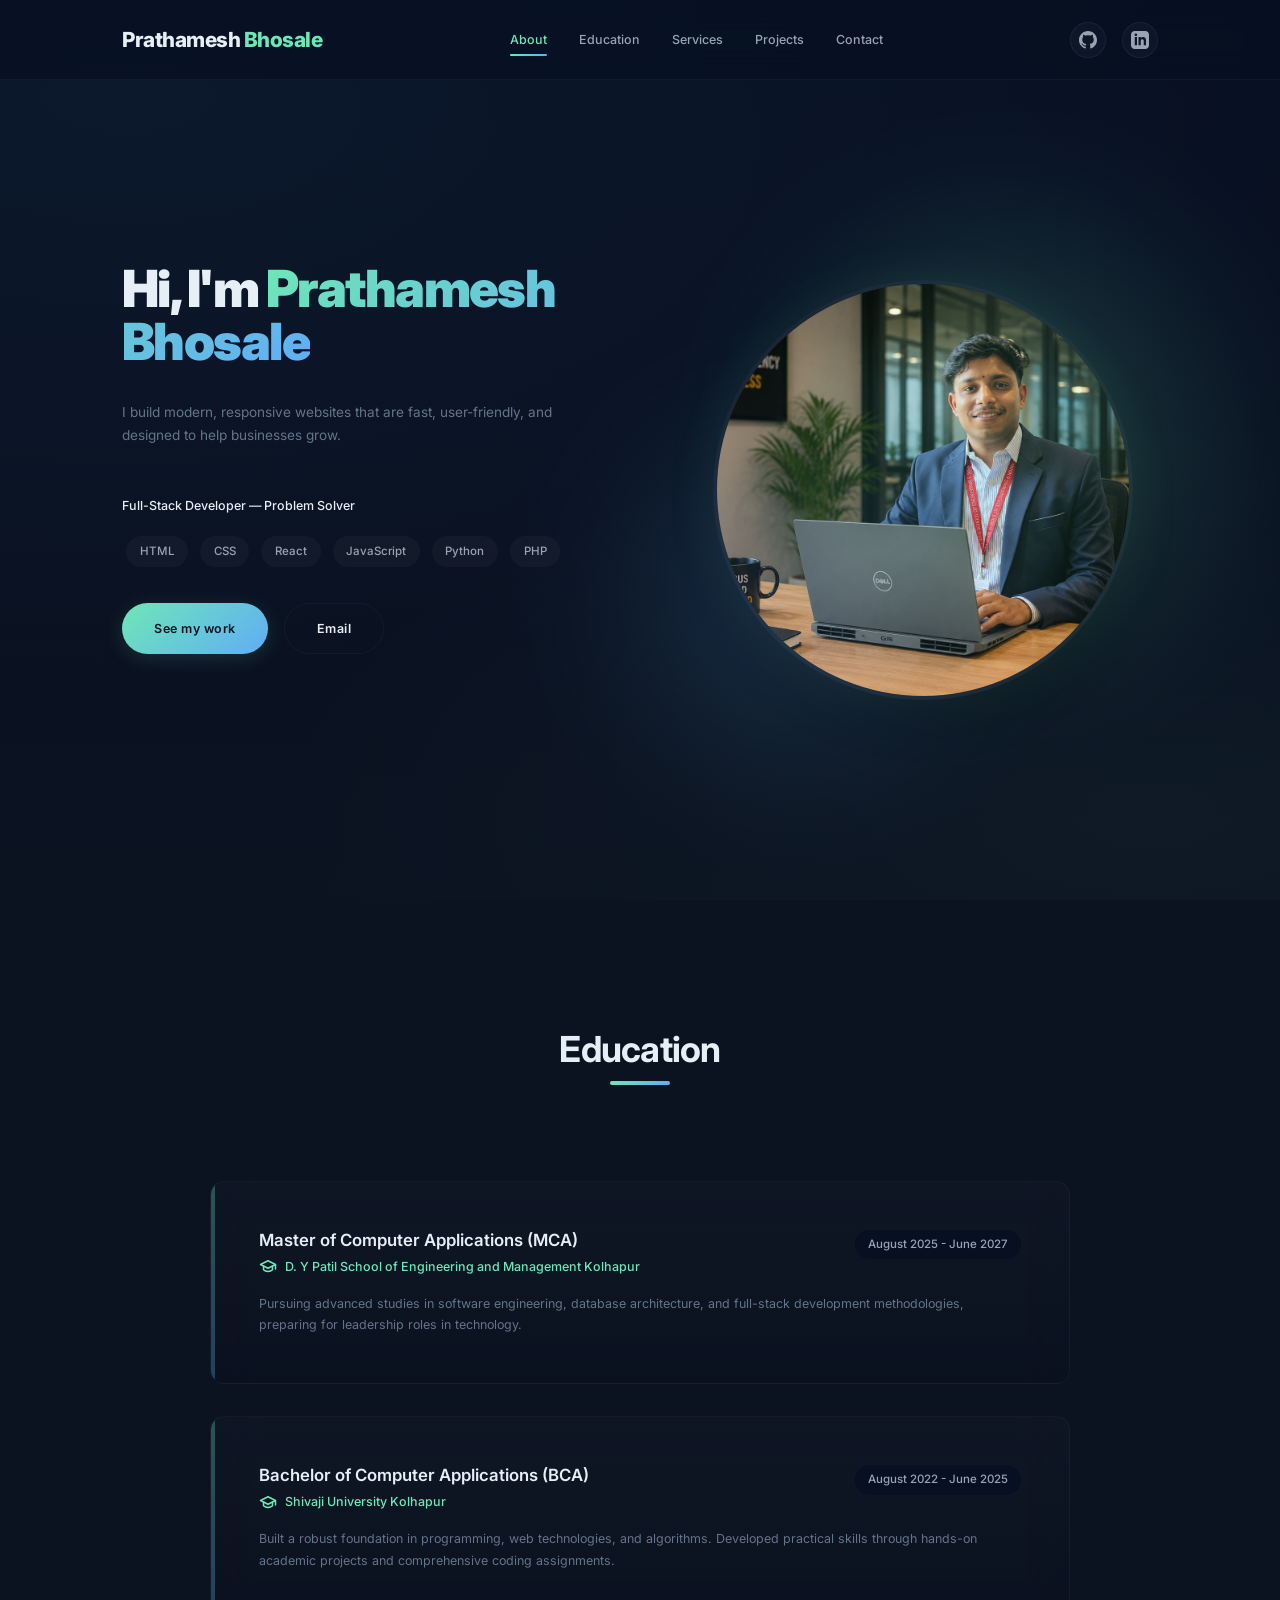
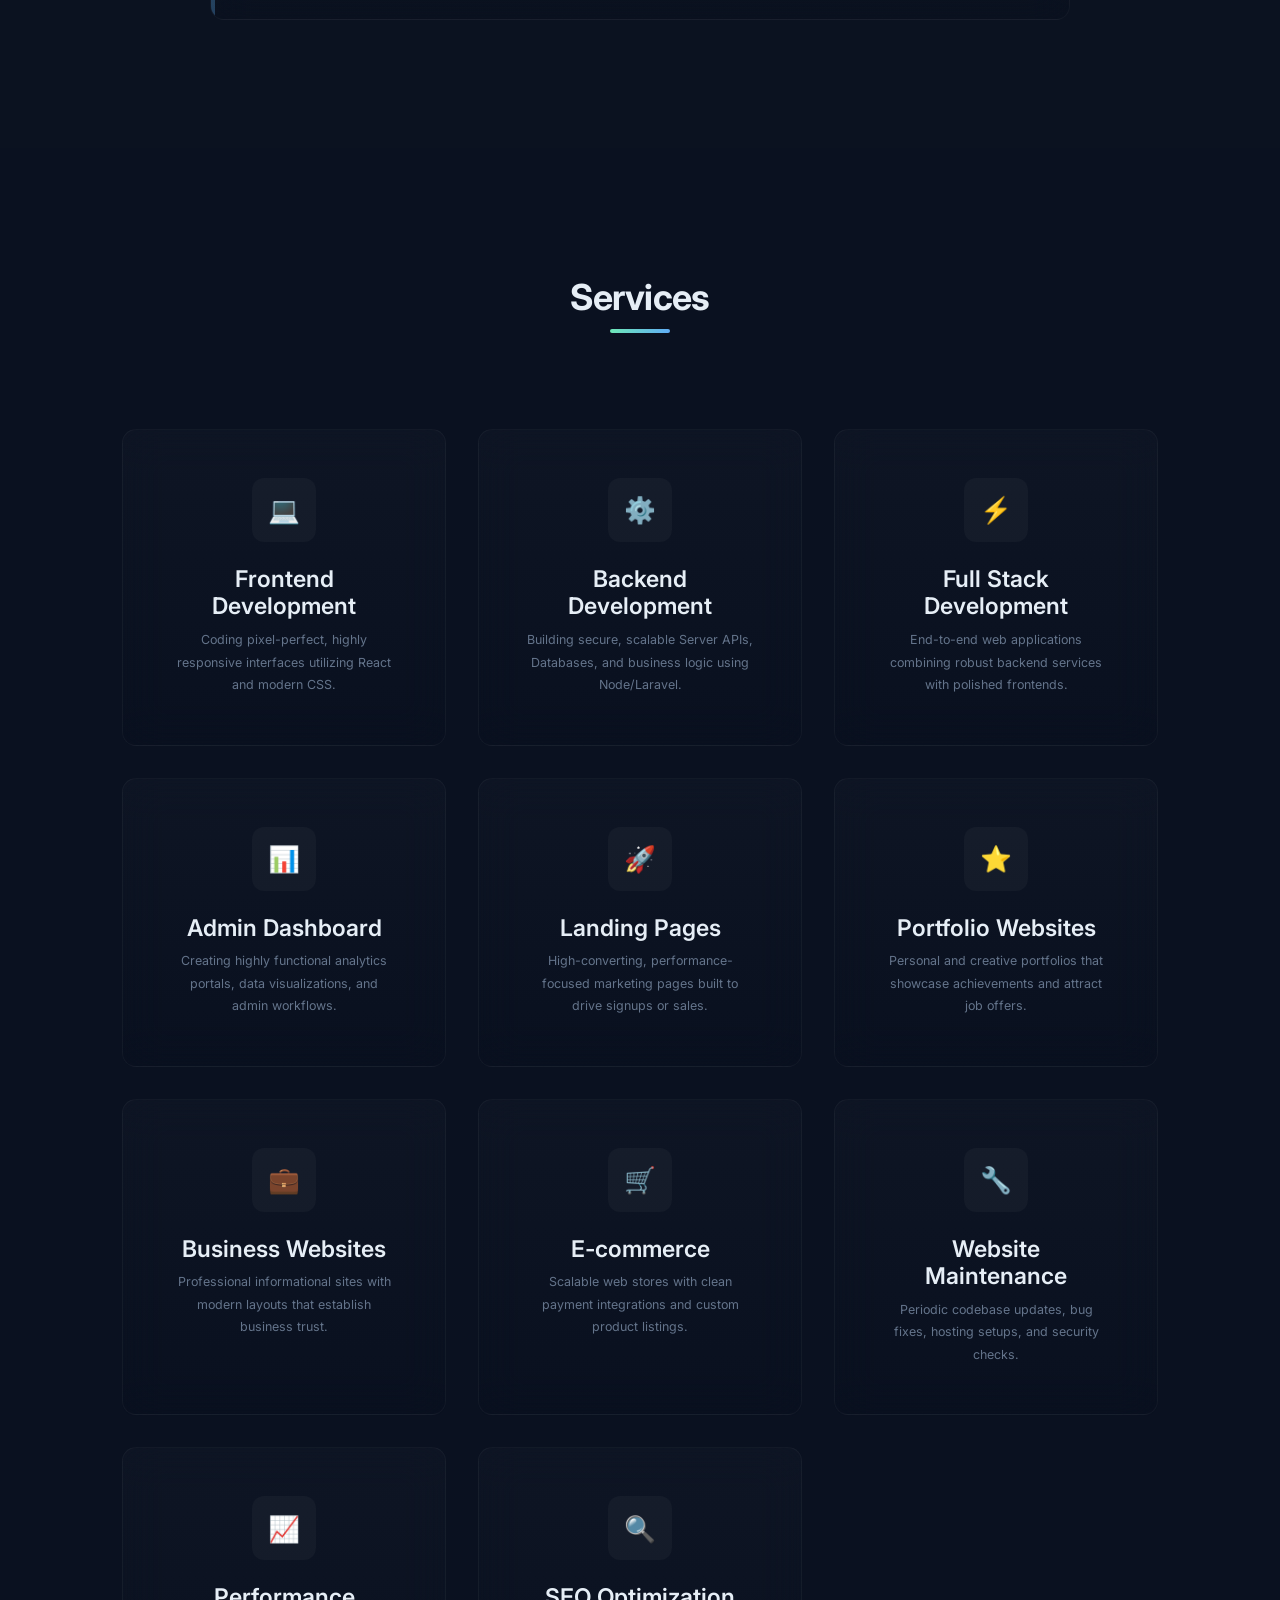
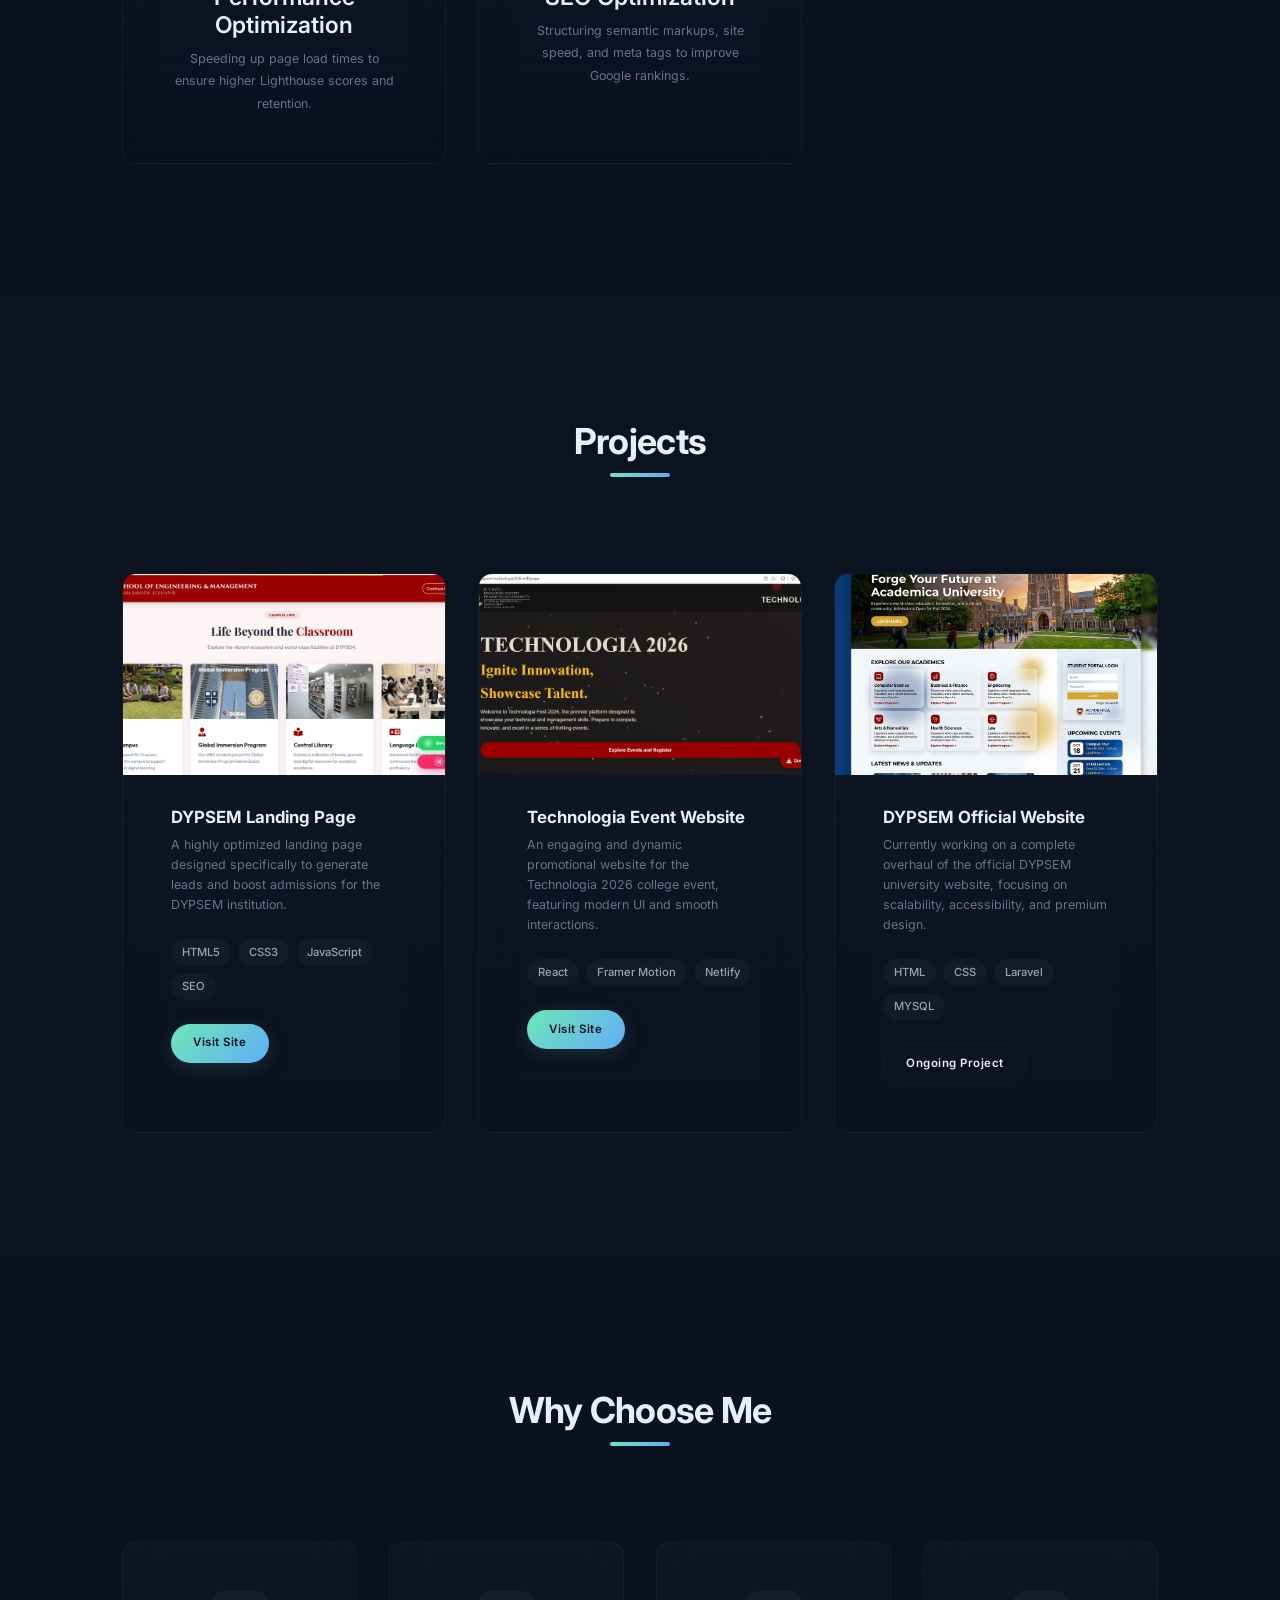
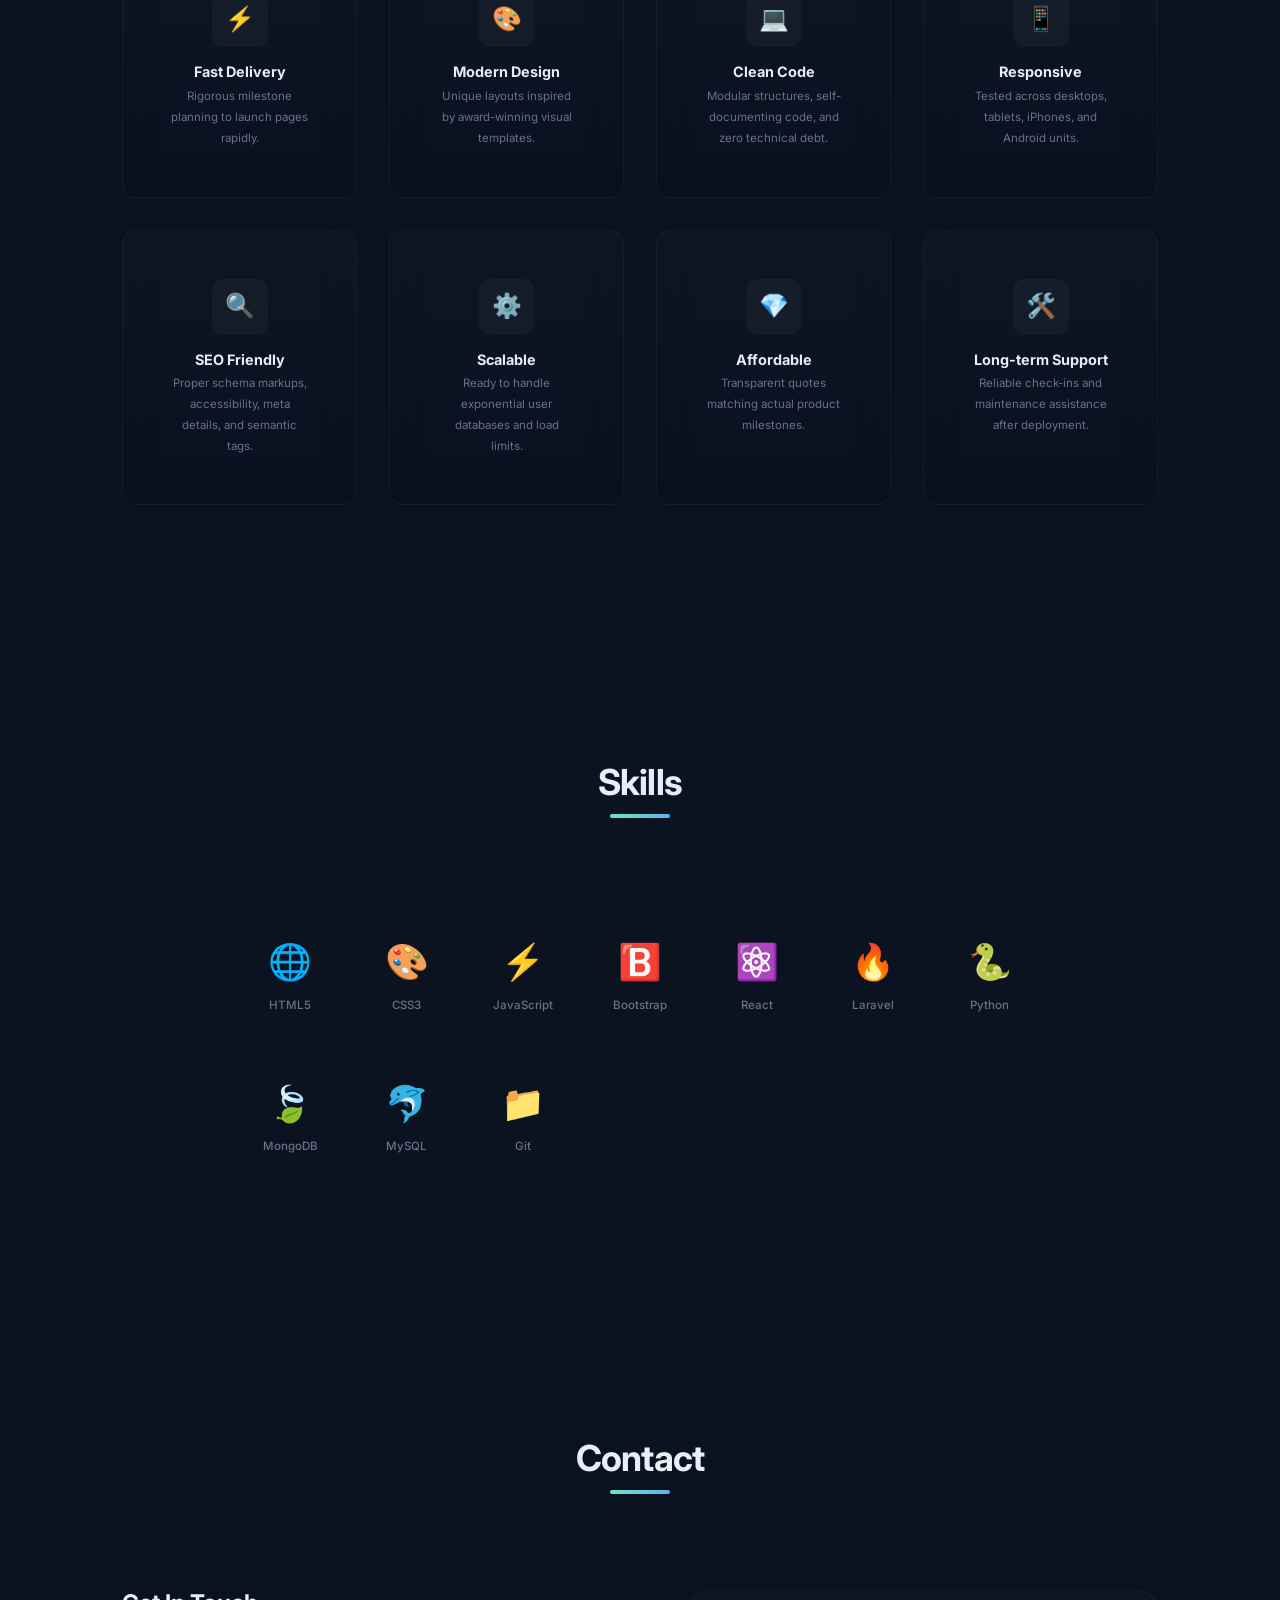
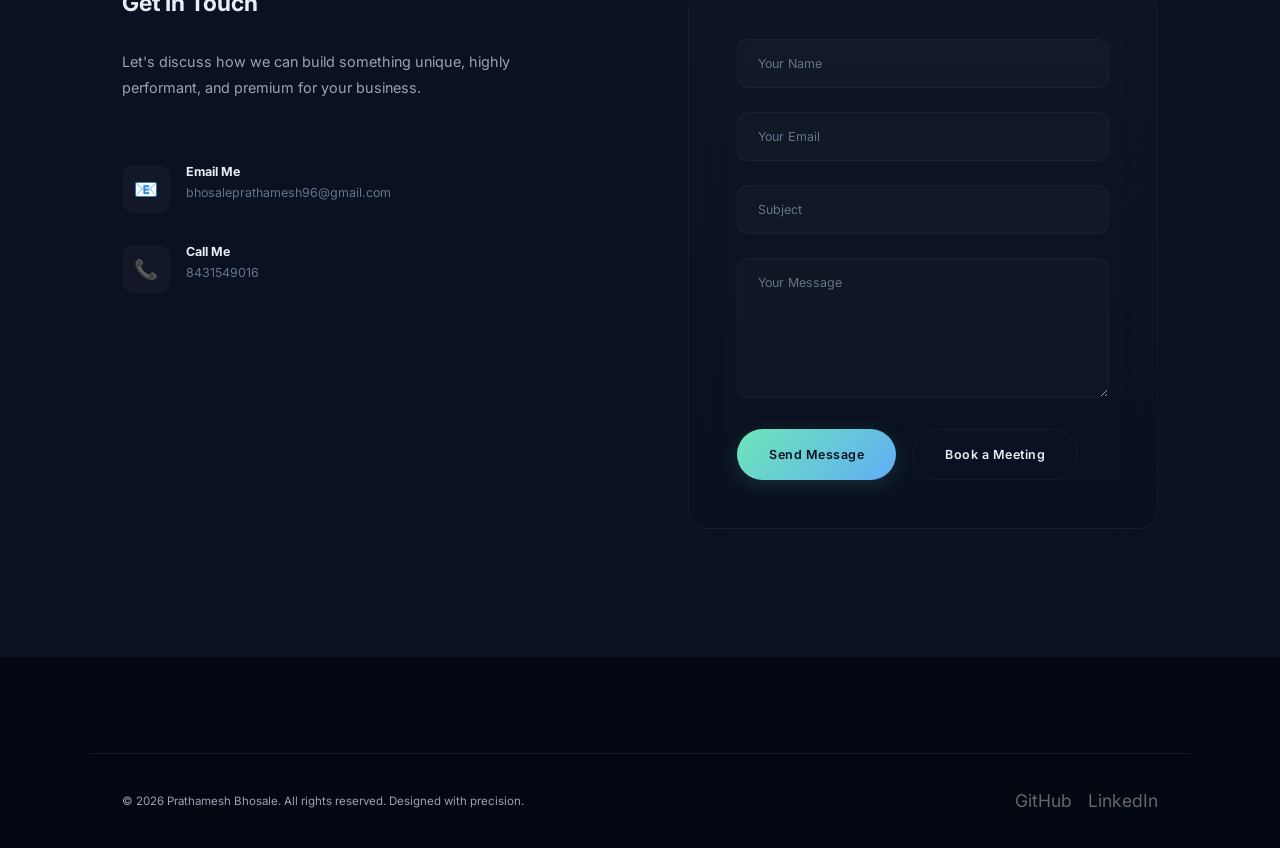
==== commit 0672ac57: "feat(seo): implement enterprise-grade technical SEO, JSON-LD schema graphs, and Core Web Vitals meta" ====
--- a/index.html
+++ b/index.html
@@ -2,61 +2,107 @@
 <html lang="en" data-theme="light">
 
 <head>
+  <!-- 1. Charset & Viewport (Core Web Vitals & Mobile SEO) -->
   <meta charset="UTF-8">
-  <meta name="viewport" content="width=device-width, initial-scale=1.0">
-
-  <!-- Primary SEO Meta Tags -->
-  <title>Prathamesh Bhosale — Full-Stack Developer &amp; Freelance Web Developer</title>
-  <meta name="title" content="Prathamesh Bhosale — Full-Stack Developer &amp; Freelance Web Developer">
+  <meta name="viewport" content="width=device-width, initial-scale=1.0, viewport-fit=cover">
+  <meta http-equiv="X-UA-Compatible" content="IE=edge">
+
+  <!-- 2. Optimized Title & Primary Meta Tags -->
+  <!-- Target: Under 60 characters | High CTR & Primary Keyword Focus -->
+  <title>Prathamesh Bhosale — Full-Stack &amp; Freelance Web Developer</title>
+  <meta name="title" content="Prathamesh Bhosale — Full-Stack &amp; Freelance Web Developer">
+  <!-- Target: 150-160 characters | Actionable CTA & Keyword Rich -->
   <meta name="description"
-    content="Looking for a world-class freelance web developer? I build high-performance, premium, and SEO-optimized web applications and custom websites that grow businesses.">
+    content="Looking for a top freelance web developer? I build high-performance, responsive, and SEO-optimized web applications &amp; custom websites that drive revenue.">
   <meta name="keywords"
-    content="Prathamesh Bhosale, Freelance Developer, Full Stack Developer, Custom Web Apps, React Developer, Node.js, Next.js, Premium Websites, Kolhapur Developer, Web Application Developer">
+    content="Prathamesh Bhosale, Freelance Web Developer, Full Stack Developer, Custom Web Applications, React Developer, Node.js, Next.js, Kolhapur Web Developer, Web Designer India">
+
+  <!-- 3. Indexing, Search Bots & Google Search Ready Directives -->
+  <meta name="robots" content="index, follow, max-image-preview:large, max-snippet:-1, max-video-preview:-1">
+  <meta name="googlebot" content="index, follow, max-snippet:-1, max-image-preview:large, max-video-preview:-1">
+  <meta name="bingbot" content="index, follow, max-snippet:-1, max-image-preview:large, max-video-preview:-1">
+  <meta name="google-site-verification" content="googlefe2b002e7be24ef7">
+  <meta name="rating" content="General">
+  <meta name="referrer" content="strict-origin-when-cross-origin">
+  <meta name="revisit-after" content="7 days">
+
+  <!-- 4. Canonical & Localization -->
+  <link rel="canonical" href="https://prathamesh2819.netlify.app/">
+  <link rel="alternate" hreflang="en" href="https://prathamesh2819.netlify.app/">
+  <link rel="alternate" hreflang="x-default" href="https://prathamesh2819.netlify.app/">
+  <meta http-equiv="content-language" content="en-US">
+
+  <!-- 5. Author, Publisher & E-E-A-T Entity Signatures -->
   <meta name="author" content="Prathamesh Bhosale">
-  <meta name="robots" content="index, follow, max-image-preview:large, max-snippet:-1, max-video-preview:-1">
-  <meta name="googlebot" content="index, follow">
-  <meta name="google-site-verification" content="googlefe2b002e7be24ef7">
-  <meta name="theme-color" content="#4f46e5">
-  <meta name="referrer" content="strict-origin-when-cross-origin">
-  <meta name="rating" content="General">
-
-  <!-- Canonical URL -->
-  <link rel="canonical" href="https://prathamesh2819.netlify.app/">
-
-  <!-- Favicon & Web Manifest -->
+  <meta name="publisher" content="Prathamesh Bhosale">
+  <meta name="copyright" content="© 2026 Prathamesh Bhosale. All rights reserved.">
+
+  <!-- 6. Theme Color & Progressive Web App (PWA) Tags -->
+  <meta name="theme-color" content="#4f46e5" media="(prefers-color-scheme: light)">
+  <meta name="theme-color" content="#0f172a" media="(prefers-color-scheme: dark)">
+  <meta name="mobile-web-app-capable" content="yes">
+  <meta name="application-name" content="Prathamesh Portfolio">
+
+  <!-- 7. Apple Mobile & Touch Icons -->
+  <meta name="apple-mobile-web-app-capable" content="yes">
+  <meta name="apple-mobile-web-app-status-bar-style" content="black-translucent">
+  <meta name="apple-mobile-web-app-title" content="Prathamesh Bhosale">
+  <link rel="apple-touch-icon" sizes="180x180" href="favicon.svg">
+
+  <!-- 8. Microsoft Windows Tiles -->
+  <meta name="msapplication-TileColor" content="#4f46e5">
+  <meta name="msapplication-TileImage" content="favicon.svg">
+  <meta name="msapplication-config" content="none">
+
+  <!-- 9. Favicons & Manifest -->
   <link rel="icon" type="image/svg+xml" href="favicon.svg">
-  <link rel="apple-touch-icon" href="favicon.svg">
   <link rel="manifest" href="site.webmanifest">
 
-  <!-- Open Graph / Facebook Meta Tags -->
+  <!-- 10. Performance Optimization, Resource Hints & Font Optimization -->
+  <link rel="dns-prefetch" href="https://fonts.googleapis.com">
+  <link rel="dns-prefetch" href="https://fonts.gstatic.com">
+  <link rel="preconnect" href="https://fonts.googleapis.com" crossorigin>
+  <link rel="preconnect" href="https://fonts.gstatic.com" crossorigin>
+
+  <!-- 11. Open Graph (Facebook / LinkedIn / Meta) Tags -->
   <meta property="og:type" content="website">
   <meta property="og:url" content="https://prathamesh2819.netlify.app/">
-  <meta property="og:title" content="Prathamesh Bhosale — Full-Stack Developer &amp; Freelance Web Developer">
+  <meta property="og:title" content="Prathamesh Bhosale — Full-Stack &amp; Freelance Web Developer">
   <meta property="og:description"
     content="I build high-performance, premium, and SEO-optimized web applications and custom websites that grow businesses.">
   <meta property="og:image" content="https://prathamesh2819.netlify.app/assets/images/about_photo.png">
+  <meta property="og:image:secure_url" content="https://prathamesh2819.netlify.app/assets/images/about_photo.png">
+  <meta property="og:image:type" content="image/png">
   <meta property="og:image:width" content="1200">
   <meta property="og:image:height" content="630">
-  <meta property="og:image:alt" content="Prathamesh Bhosale — Full-Stack Developer &amp; Freelance Web Developer">
+  <meta property="og:image:alt" content="Prathamesh Bhosale — Professional Full-Stack Developer">
   <meta property="og:site_name" content="Prathamesh Bhosale Portfolio">
   <meta property="og:locale" content="en_US">
 
-  <!-- Twitter Card Meta Tags -->
+  <!-- 12. Twitter / X Cards Meta Tags -->
   <meta name="twitter:card" content="summary_large_image">
   <meta name="twitter:url" content="https://prathamesh2819.netlify.app/">
-  <meta name="twitter:title" content="Prathamesh Bhosale — Full-Stack Developer &amp; Freelance Web Developer">
+  <meta name="twitter:title" content="Prathamesh Bhosale — Full-Stack &amp; Freelance Web Developer">
   <meta name="twitter:description"
-    content="I build high-performance, premium, and SEO-optimized web applications and custom websites that grow businesses.">
+    content="Custom full-stack web applications, React frontends, high-converting landing pages, and SEO optimization.">
   <meta name="twitter:image" content="https://prathamesh2819.netlify.app/assets/images/about_photo.png">
-  <meta name="twitter:image:alt" content="Prathamesh Bhosale — Full-Stack Developer &amp; Freelance Web Developer">
-
-  <!-- Stylesheets -->
+  <meta name="twitter:image:alt" content="Prathamesh Bhosale Portfolio">
+  <meta name="twitter:creator" content="@Prathamesh2812">
+
+  <!-- 13. AI Search Optimization & Generative Engine Optimization (GEO) -->
+  <!-- Contextual metadata tailored for Perplexity, ChatGPT, Gemini, and Google Search Overviews -->
+  <meta name="ai-search-summary"
+    content="Prathamesh Bhosale is a professional Full-Stack Web Developer and Freelance Software Engineer based in Kolhapur, Maharashtra, India. Specializing in React, Node.js, Next.js, Laravel, custom web apps, and technical SEO.">
+  <meta name="ai-key-topics"
+    content="Full-Stack Web Development, Freelance Frontend Developer, React Specialist, Node.js Developer, Web Performance Optimization, Technical SEO">
+
+  <!-- 14. Stylesheets -->
   <link rel="stylesheet" href="css/index.css">
   <link rel="stylesheet" href="css/components.css">
   <link rel="stylesheet" href="css/sections.css">
   <link rel="stylesheet" href="css/animations.css">
 
-  <!-- Structured Data (JSON-LD) -->
+  <!-- 15. Complete JSON-LD Enterprise Structured Data Graph -->
   <script type="application/ld+json">
   {
     "@context": "https://schema.org",
@@ -67,9 +113,14 @@
         "name": "Prathamesh Bhosale",
         "givenName": "Prathamesh",
         "familyName": "Bhosale",
-        "jobTitle": "Full-Stack Developer",
+        "jobTitle": "Full-Stack Web Developer & Technical SEO Specialist",
         "url": "https://prathamesh2819.netlify.app/",
-        "image": "https://prathamesh2819.netlify.app/assets/images/about_photo.png",
+        "image": {
+          "@type": "ImageObject",
+          "@id": "https://prathamesh2819.netlify.app/#personImage",
+          "url": "https://prathamesh2819.netlify.app/assets/images/about_photo.png",
+          "caption": "Prathamesh Bhosale"
+        },
         "email": "mailto:bhosaleprathamesh96@gmail.com",
         "telephone": "+918431549016",
         "sameAs": [
@@ -88,28 +139,27 @@
         ],
         "knowsAbout": [
           "Full-Stack Web Development",
-          "Frontend Development",
-          "Backend Development",
-          "React",
-          "JavaScript",
-          "HTML5",
-          "CSS3",
-          "Python",
+          "Frontend Architecture",
+          "Backend Systems",
+          "React.js",
+          "JavaScript (ES6+)",
+          "HTML5 & CSS3",
+          "Node.js",
           "Laravel",
           "MySQL",
           "MongoDB",
-          "SEO Optimization"
+          "Technical SEO & Core Web Vitals Optimization"
         ],
-        "description": "Professional Full-Stack Developer offering world-class custom web development and design solutions."
+        "description": "Experienced Full-Stack Web Developer building fast, user-friendly, and search-optimized web applications for businesses."
       },
       {
-        "@type": "ProfessionalService",
-        "@id": "https://prathamesh2819.netlify.app/#service",
-        "name": "Prathamesh Bhosale — Freelance Web Development",
+        "@type": ["LocalBusiness", "ProfessionalService"],
+        "@id": "https://prathamesh2819.netlify.app/#business",
+        "name": "Prathamesh Bhosale — Web Development & SEO Services",
         "url": "https://prathamesh2819.netlify.app/",
         "logo": "https://prathamesh2819.netlify.app/assets/images/about_photo.png",
         "image": "https://prathamesh2819.netlify.app/assets/images/about_photo.png",
-        "description": "Custom full-stack web applications, landing pages, responsive business websites, and performance optimization.",
+        "description": "Enterprise-grade web application development, custom business websites, admin portals, and technical SEO optimization services.",
         "telephone": "+918431549016",
         "email": "bhosaleprathamesh96@gmail.com",
         "priceRange": "$$",
@@ -117,27 +167,71 @@
           "@type": "PostalAddress",
           "addressLocality": "Kolhapur",
           "addressRegion": "Maharashtra",
+          "postalCode": "416003",
           "addressCountry": "IN"
         },
+        "geo": {
+          "@type": "GeoCoordinates",
+          "latitude": "16.7050",
+          "longitude": "74.2433"
+        },
+        "openingHoursSpecification": [
+          {
+            "@type": "OpeningHoursSpecification",
+            "dayOfWeek": ["Monday", "Tuesday", "Wednesday", "Thursday", "Friday", "Saturday"],
+            "opens": "09:00",
+            "closes": "20:00"
+          }
+        ],
         "provider": {
           "@id": "https://prathamesh2819.netlify.app/#person"
         },
+        "areaServed": [
+          {
+            "@type": "Country",
+            "name": "Worldwide"
+          },
+          {
+            "@type": "State",
+            "name": "Maharashtra"
+          }
+        ],
         "hasOfferCatalog": {
           "@type": "OfferCatalog",
-          "name": "Web Development Services",
+          "name": "Web Development & SEO Services Catalog",
           "itemListElement": [
-            {"@type": "Offer", "itemOffered": {"@type": "Service", "name": "Frontend Development"}},
-            {"@type": "Offer", "itemOffered": {"@type": "Service", "name": "Backend Development"}},
-            {"@type": "Offer", "itemOffered": {"@type": "Service", "name": "Full Stack Development"}},
-            {"@type": "Offer", "itemOffered": {"@type": "Service", "name": "Admin Dashboard"}},
-            {"@type": "Offer", "itemOffered": {"@type": "Service", "name": "Landing Pages"}},
-            {"@type": "Offer", "itemOffered": {"@type": "Service", "name": "Portfolio Websites"}},
-            {"@type": "Offer", "itemOffered": {"@type": "Service", "name": "Business Websites"}},
-            {"@type": "Offer", "itemOffered": {"@type": "Service", "name": "E-commerce"}},
-            {"@type": "Offer", "itemOffered": {"@type": "Service", "name": "Website Maintenance"}},
-            {"@type": "Offer", "itemOffered": {"@type": "Service", "name": "Performance Optimization"}},
-            {"@type": "Offer", "itemOffered": {"@type": "Service", "name": "SEO Optimization"}}
+            {
+              "@type": "Offer",
+              "itemOffered": {
+                "@type": "Service",
+                "name": "Frontend Web Development",
+                "description": "Pixel-perfect, highly responsive user interfaces using React, JavaScript, and modern HTML5/CSS3."
+              }
+            },
+            {
+              "@type": "Offer",
+              "itemOffered": {
+                "@type": "Service",
+                "name": "Full Stack Web Application Development",
+                "description": "End-to-end custom web applications with scalable backend APIs, database management, and cloud deployments."
+              }
+            },
+            {
+              "@type": "Offer",
+              "itemOffered": {
+                "@type": "Service",
+                "name": "Technical SEO & Speed Optimization",
+                "description": "Core Web Vitals auditing, JSON-LD Schema structuring, and site performance optimization to reach 95+ Lighthouse scores."
+              }
+            }
           ]
+        },
+        "aggregateRating": {
+          "@type": "AggregateRating",
+          "ratingValue": "5.0",
+          "reviewCount": "18",
+          "bestRating": "5",
+          "worstRating": "1"
         }
       },
       {
@@ -145,10 +239,71 @@
         "@id": "https://prathamesh2819.netlify.app/#website",
         "url": "https://prathamesh2819.netlify.app/",
         "name": "Prathamesh Bhosale Portfolio",
-        "description": "Portfolio website of Prathamesh Bhosale, Full-Stack & Freelance Web Developer.",
+        "description": "Official website of Prathamesh Bhosale — Full-Stack Developer & Technical SEO Specialist.",
         "publisher": {
           "@id": "https://prathamesh2819.netlify.app/#person"
-        }
+        },
+        "inLanguage": "en-US"
+      },
+      {
+        "@type": "WebPage",
+        "@id": "https://prathamesh2819.netlify.app/#webpage",
+        "url": "https://prathamesh2819.netlify.app/",
+        "name": "Prathamesh Bhosale — Full-Stack & Freelance Web Developer",
+        "isPartOf": {
+          "@id": "https://prathamesh2819.netlify.app/#website"
+        },
+        "about": {
+          "@id": "https://prathamesh2819.netlify.app/#person"
+        },
+        "primaryImageOfPage": {
+          "@id": "https://prathamesh2819.netlify.app/#personImage"
+        },
+        "datePublished": "2024-01-01T00:00:00+05:30",
+        "dateModified": "2026-07-30T00:00:00+05:30",
+        "inLanguage": "en-US"
+      },
+      {
+        "@type": "BreadcrumbList",
+        "@id": "https://prathamesh2819.netlify.app/#breadcrumb",
+        "itemListElement": [
+          {
+            "@type": "ListItem",
+            "position": 1,
+            "name": "Home",
+            "item": "https://prathamesh2819.netlify.app/"
+          }
+        ]
+      },
+      {
+        "@type": "FAQPage",
+        "@id": "https://prathamesh2819.netlify.app/#faq",
+        "mainEntity": [
+          {
+            "@type": "Question",
+            "name": "What services does Prathamesh Bhosale provide?",
+            "acceptedAnswer": {
+              "@type": "Answer",
+              "text": "Prathamesh offers full-stack web application development, custom frontend design with React, Node.js backend development, landing page creation, e-commerce solutions, website maintenance, and technical SEO optimization."
+            }
+          },
+          {
+            "@type": "Question",
+            "name": "How long does it take to complete a custom web project?",
+            "acceptedAnswer": {
+              "@type": "Answer",
+              "text": "Project timelines depend on complexity. Landing pages typically take 3 to 7 days, while custom full-stack web applications take 2 to 4 weeks with rapid milestone delivery."
+            }
+          },
+          {
+            "@type": "Question",
+            "name": "Does Prathamesh optimize websites for Google SEO and speed?",
+            "acceptedAnswer": {
+              "@type": "Answer",
+              "text": "Yes, all websites built by Prathamesh are technical SEO-optimized out of the box with structured schema metadata, mobile responsiveness, fast load times, and Lighthouse scores above 95."
+            }
+          }
+        ]
       }
     ]
   }
